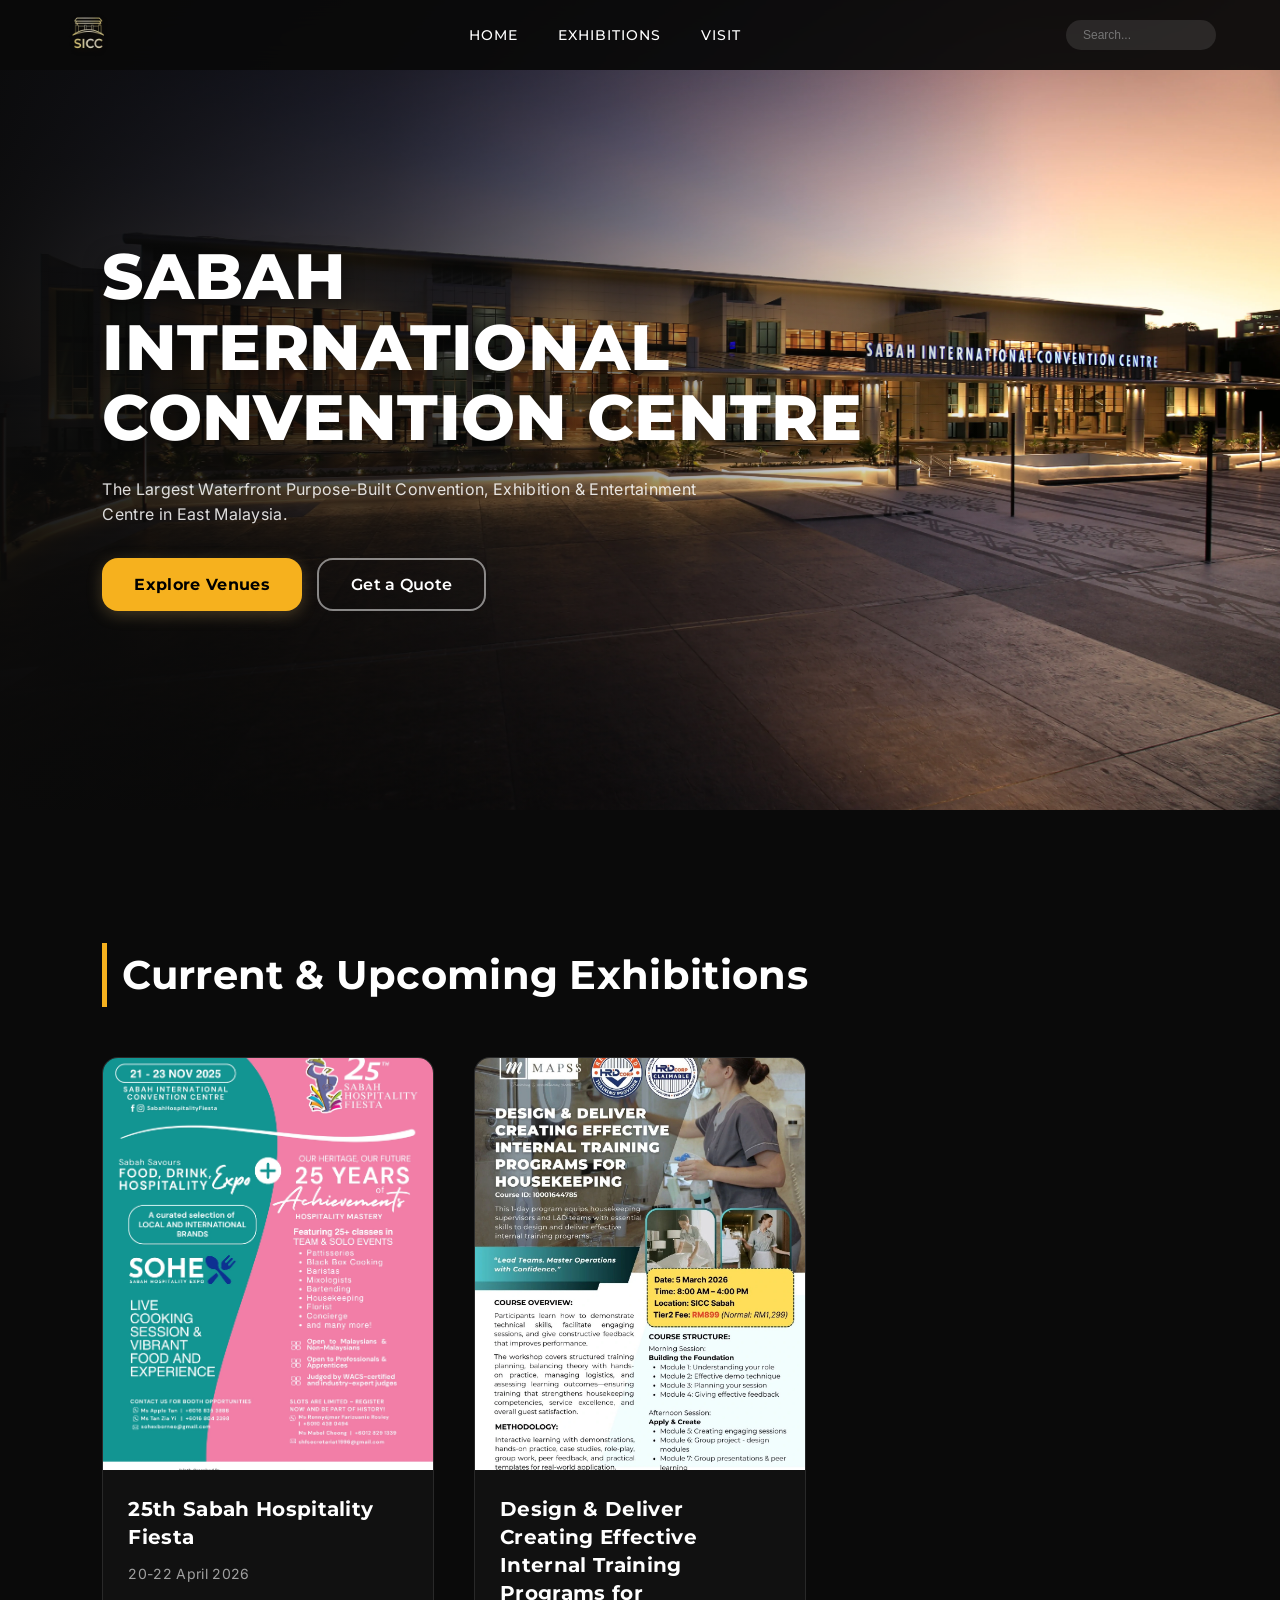
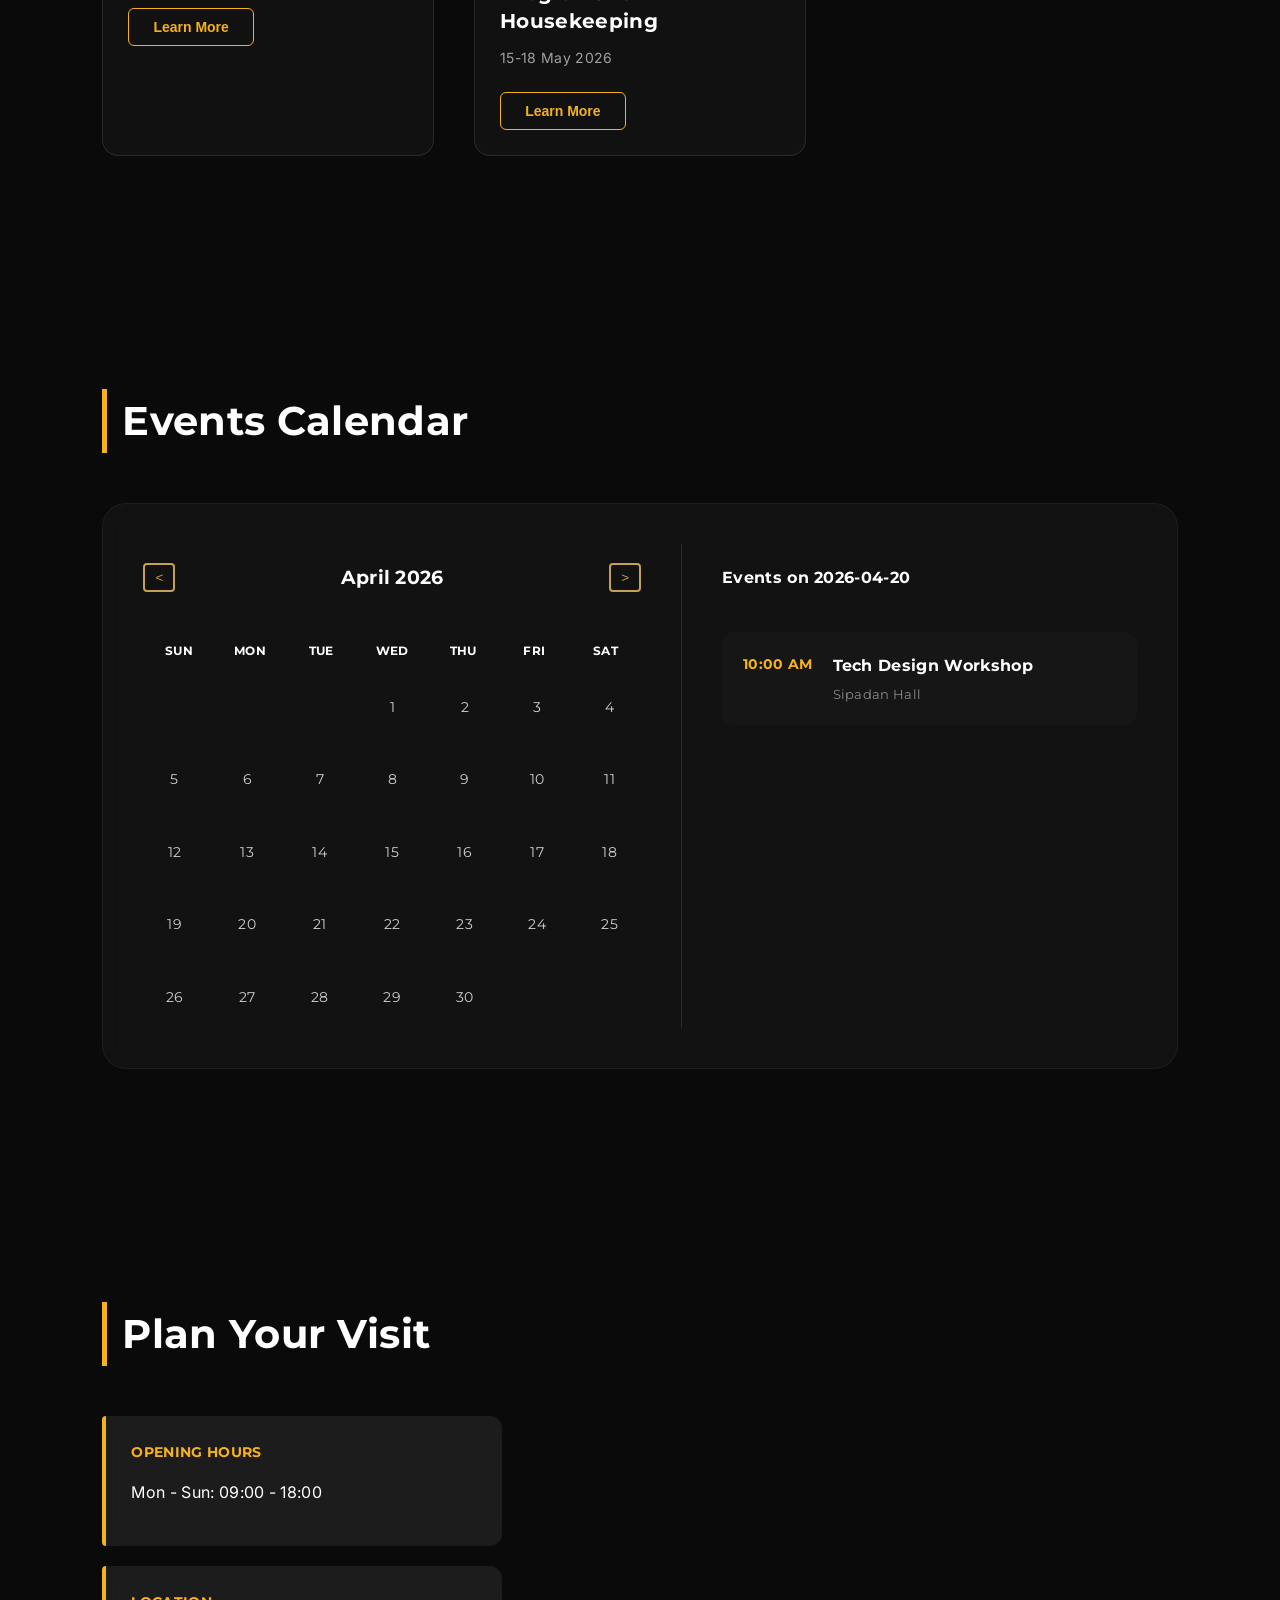
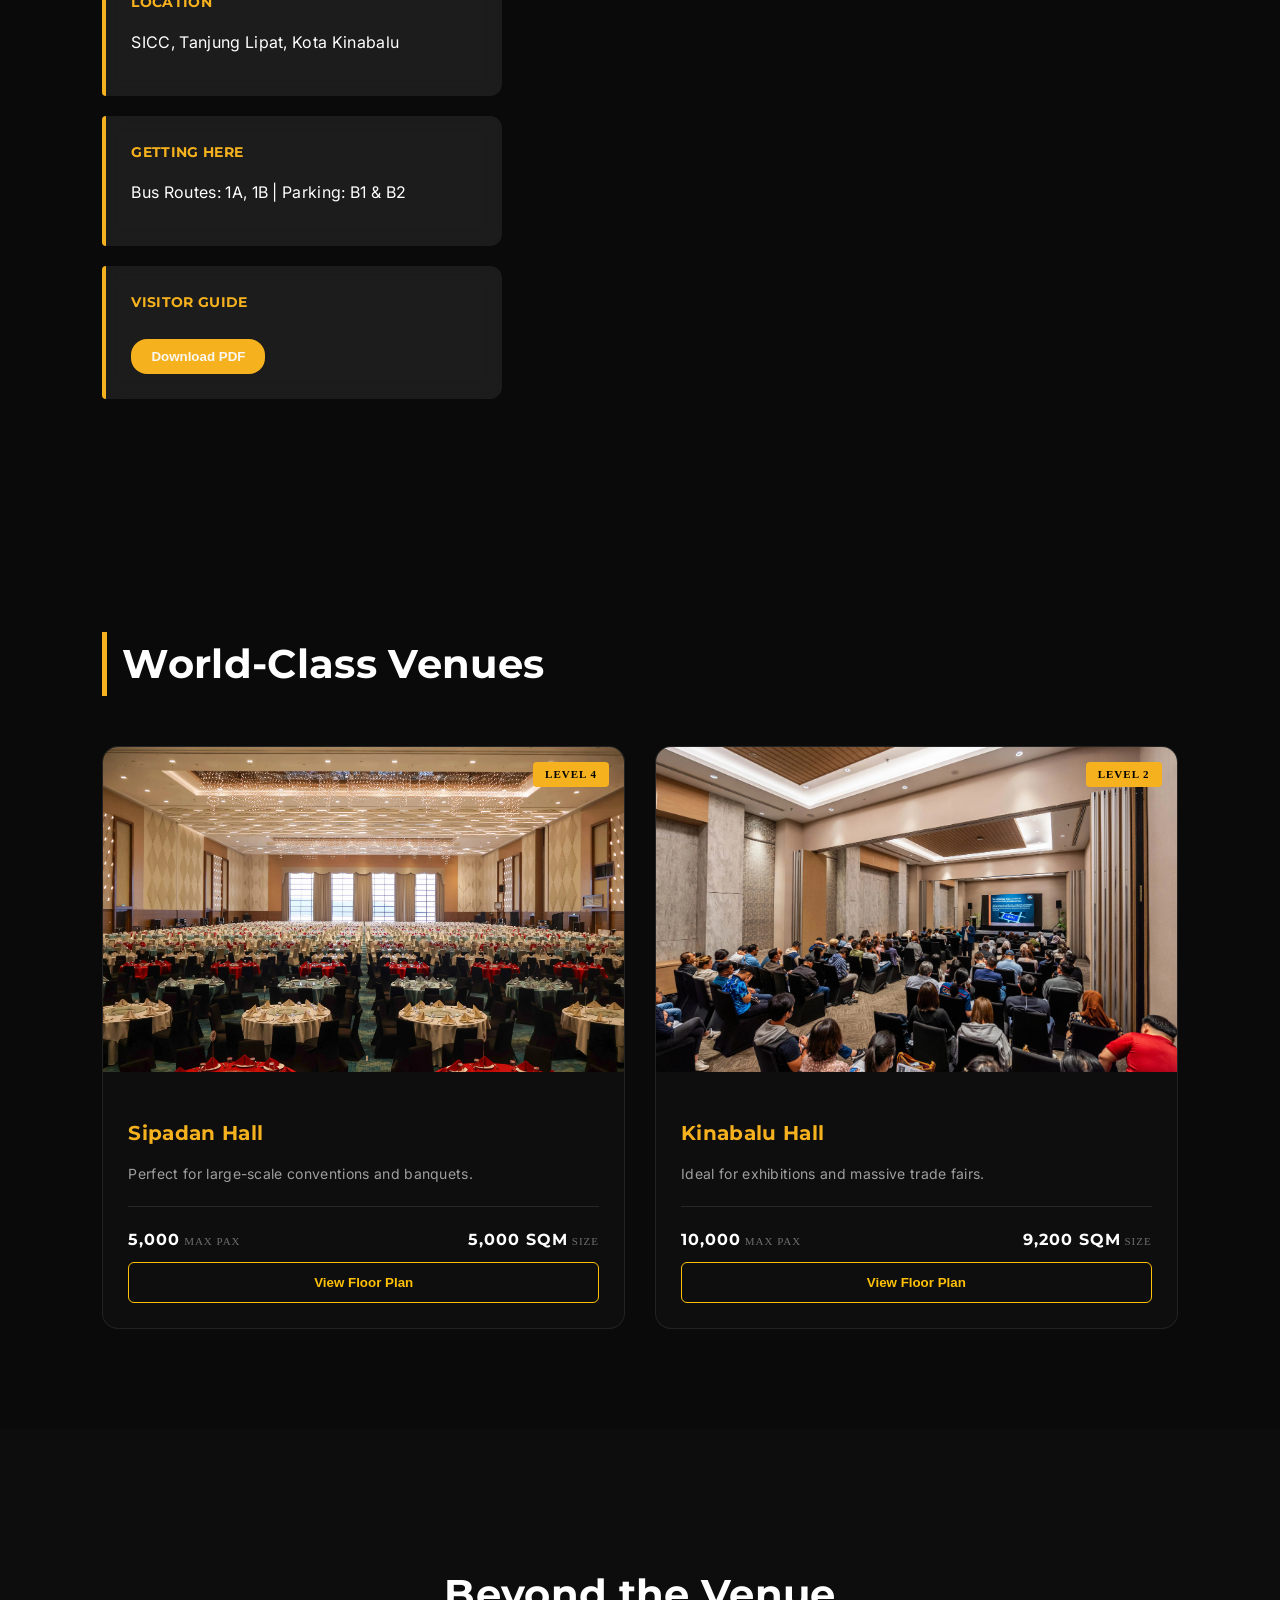
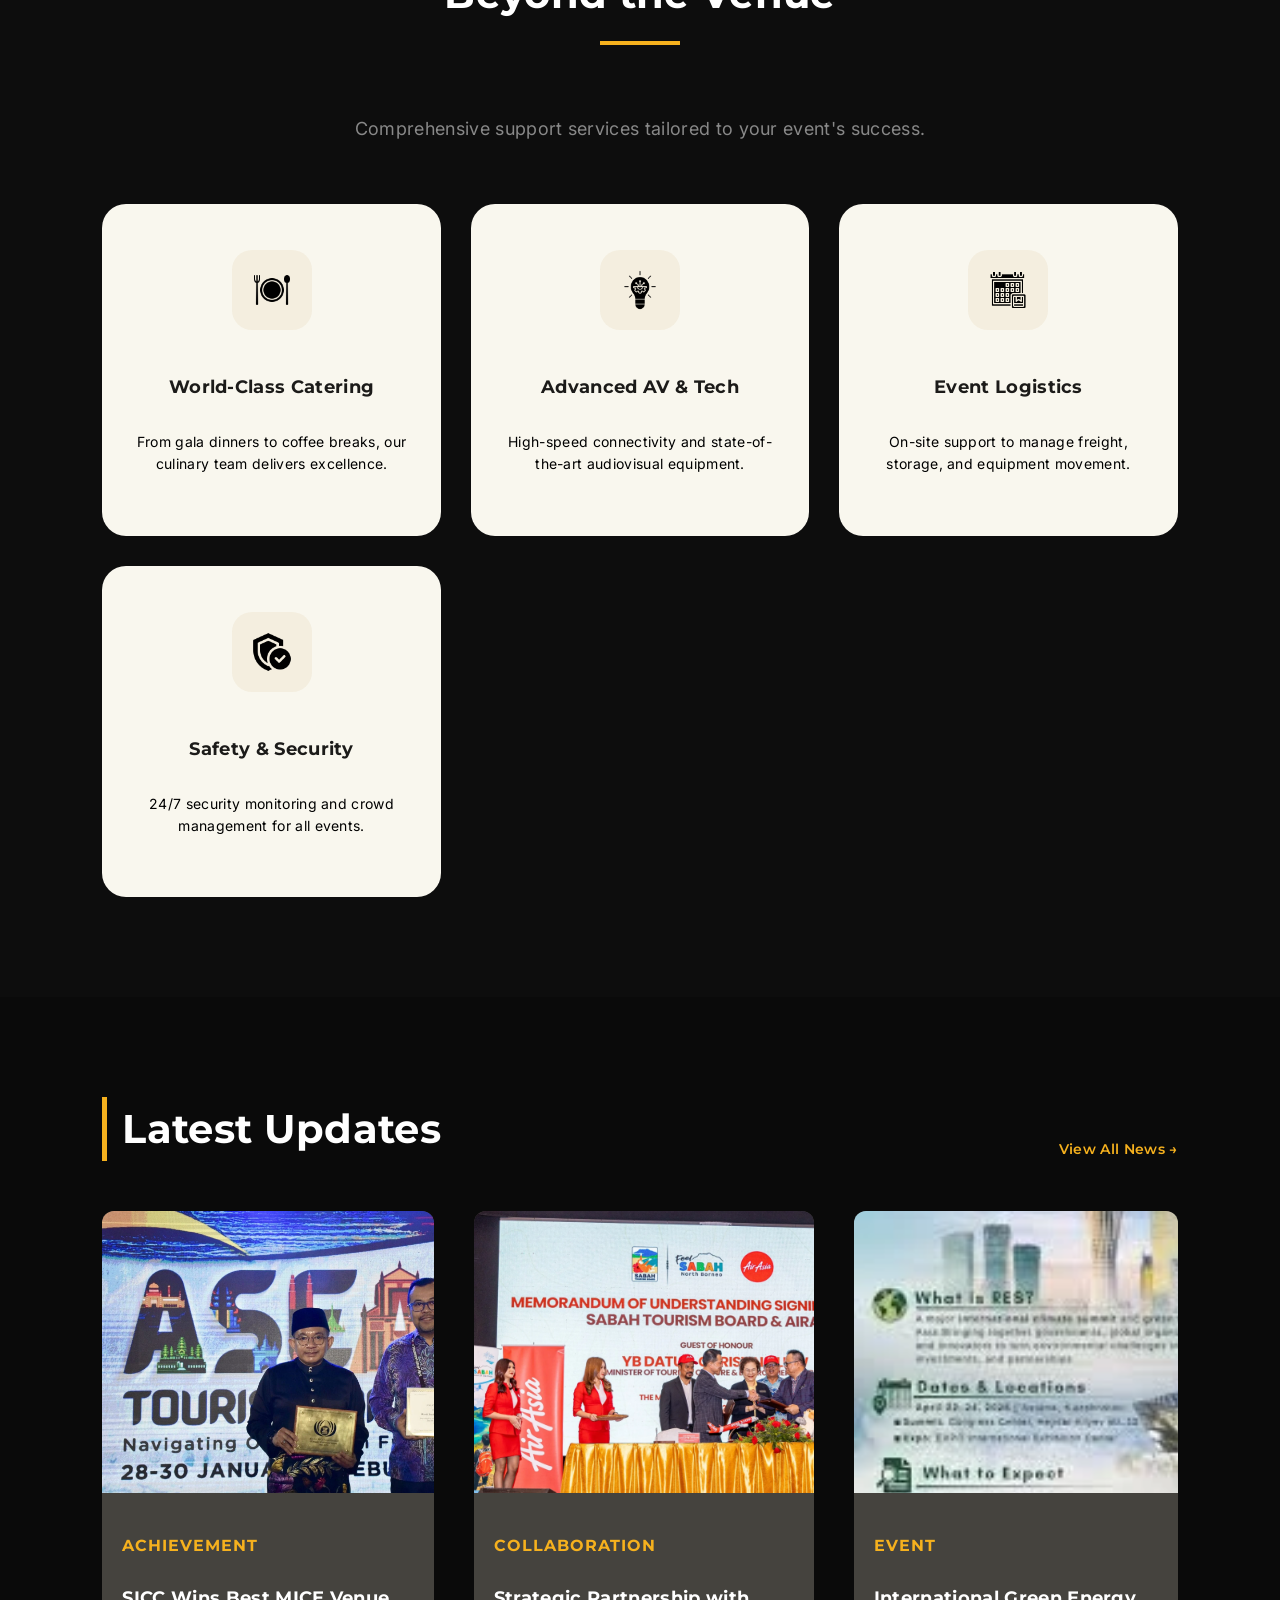
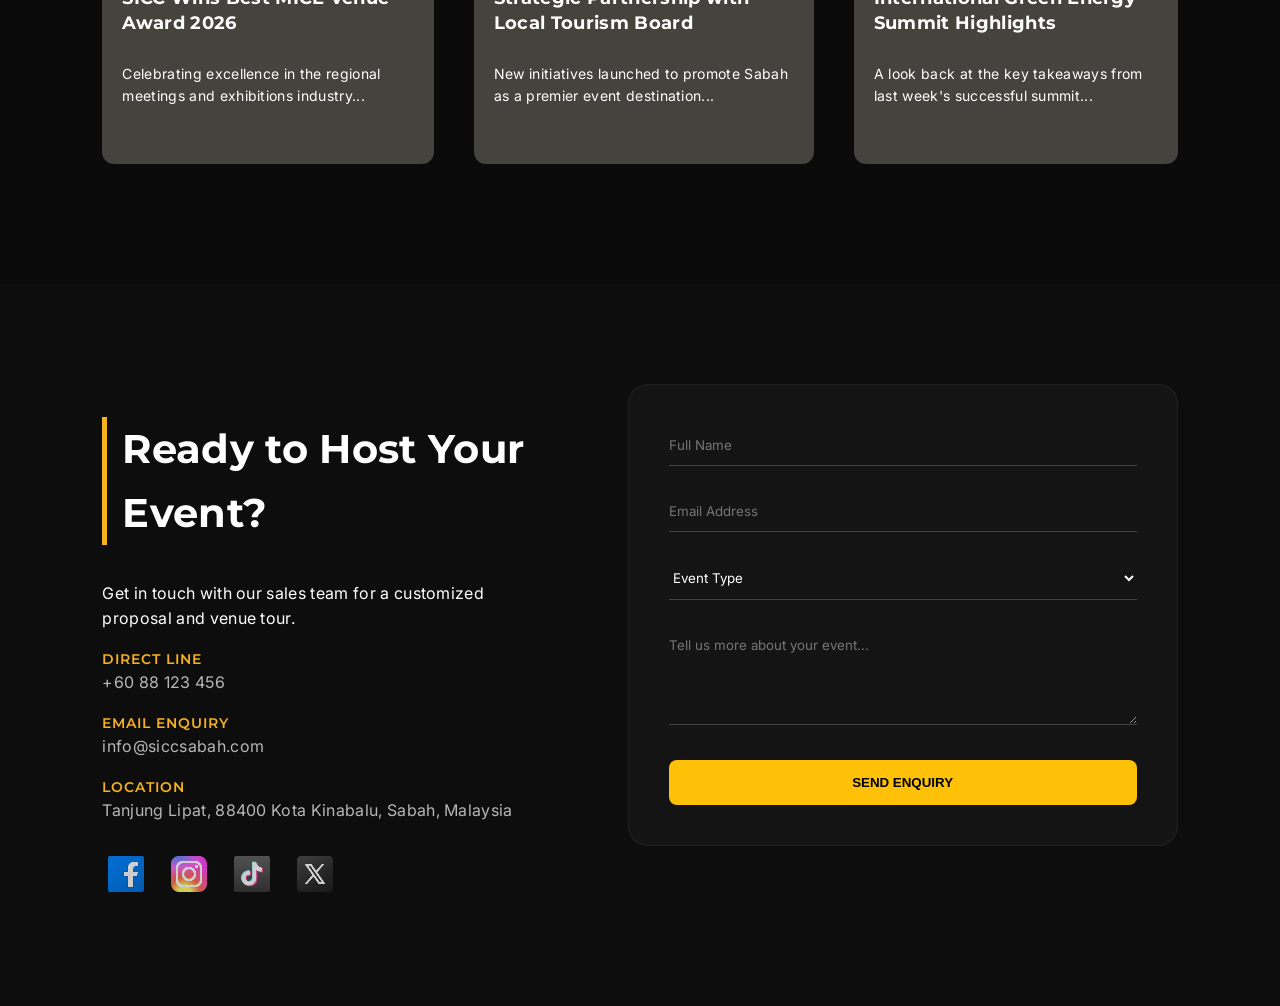
==== index.html @ bbf95ca7 "update" ====
<!DOCTYPE html>
<html>
  <head>
    <title>
        Redesign SICC
    </title>
    <link rel="stylesheet" href="Styles/tokens.css">
    <link rel="stylesheet" href="Styles/RedesignSICC.css">
    <link rel="preconnect" href="https://fonts.googleapis.com">
    <link rel="preconnect" href="https://fonts.gstatic.com" crossorigin>
    <link href="https://fonts.googleapis.com/css2?family=Inter:ital,opsz,wght@0,14..32,100..900;1,14..32,100..900&family=Montserrat:ital,wght@0,100..900;1,100..900&display=swap" rel="stylesheet">
    <link rel="Icon" type="Icon/png" href="Icon/Frame 1.webp">
    <meta name="viewport" content="width=device-width, initial-scale=1.0">
  </head>

  <body>
    <nav class="navbar">
        <div class="nav-logo">
            <img src="Icon/LOGO.webp" alt="SICC Logo">
        </div>

        <div class="menu-toggle" id="mobile-menu">
            <span class="bar"></span>
            <span class="bar"></span>
            <span class="bar"></span>
        </div>

        <ul class="nav-links">
            <li><a href="#home">Home</a></li>
            <li><a href="#exhibition">Exhibitions</a></li>
            <li><a href="#visit">Visit</a></li>  
        </ul>
        
        <div class="nav-search">
                <input type="text" placeholder="Search...">
            </div>
    </nav>

    <script>
        const menu = document.querySelector('#mobile-menu');
        const menuLinks = document.querySelector('.nav-links');

        menu.addEventListener('click', function() {
            menu.classList.toggle('is-active'); // 汉堡变叉（可选动画）
            menuLinks.classList.toggle('active'); // 菜单滑入
        });
    </script>

    <div class="hero-section" id="top">
      <div class="hero-content">
        <h1>SABAH INTERNATIONAL CONVENTION CENTRE</h1>
        <p>The Largest Waterfront Purpose-Built Convention, Exhibition & Entertainment Centre in East Malaysia.</p>

        <div class="hero-cta-group">
            <a href="#venues" class="btn-primary">Explore Venues</a>
            <a href="#contact" class="btn-outline-white">Get a Quote</a>
        </div>
      </div>
    </div>

    <section class="exhibition-section" id="exhibition">
      <h2 class="section-title">Current & Upcoming Exhibitions</h2>
        
        <div class="exhibition-grid">
            <div class="exhibition-card">
                <div class="card-image">
                    <img src="image/25th Sabah Hospitality Fiesta.webp" alt="Exhibition 1">
                </div>
                <div class="card-info">
                    <h3>25th Sabah Hospitality Fiesta</h3>
                    <p>20-22 April 2026</p>
                    <button href="#" class="btn-secondary">Learn More</button>
                </div>
            </div>

            <div class="exhibition-card">
                <div class="card-image">
                    <img src="image/Design & Deliver Creating Effective Internal Training Programs for Housekeeping.webp" alt="Exhibition 2">
                </div>
                <div class="card-info">
                    <h3>Design & Deliver Creating Effective Internal Training Programs for Housekeeping</h3>
                    <p>15-18 May 2026</p>
                    <button href="#" class="btn-secondary">Learn More</button>
                </div>
            </div>
        </div>
    </section>

    <section class="events-calendar-section" id="events">
      <h2 class="section-title">Events Calendar</h2>
      
      <div class="calendar-container">
          <div class="calendar-grid-wrapper">
              <div class="calendar-header">
                  <button class="cal-btn">&lt;</button>
                  <h3>April 2026</h3>
                  <button class="cal-btn">&gt;</button>
              </div>
              <div class="calendar-days-header">
                  <span>Sun</span><span>Mon</span><span>Tue</span><span>Wed</span><span>Thu</span><span>Fri</span><span>Sat</span>
              </div>
              <div class="calendar-days-grid" id="calendarGrid"></div>
          </div>

          <div class="event-details-list">
              <h4>Events on 21 April 2026</h4>
              <div class="event-item">
                  <div class="time">09:00 AM</div>
                  <div class="info">
                      <h5>Sabah Hospitality Fiesta - Day 2</h5>
                      <p>Level 2, Exhibition Hall</p>
                  </div>
              </div>
              <div class="event-item">
                  <div class="time">02:30 PM</div>
                  <div class="info">
                      <h5>International Tourism Summit</h5>
                      <p>Level 3, Sipadan Hall</p>
                  </div>
              </div>
          </div>
      </div>
    </section>

    <script>
    // 1. 先定义数据和全局变量 (必须放在最前面)
    const eventData = {
        "2026-04-20": [{ time: "10:00 AM", title: "Tech Design Workshop", location: "Sipadan Hall" }],
        "2026-04-21": [{ time: "09:00 AM", title: "Sabah Hospitality Fiesta", location: "Exhibition Hall" }],
        "2026-04-22": [{ time: "02:30 PM", title: "Digital Creative Expo", location: "Level 3" }],
        "2026-05-01": [{ time: "11:00 AM", title: "May Day Special Event", location: "SICC Plaza" }]
    };

    let currentMonth = 3; 
    let currentYear = 2026;

    // 2. 核心渲染函数 (独立出来)
    function renderCalendar(month, year) {
        const grid = document.getElementById('calendarGrid');
        const monthYearText = document.querySelector('.calendar-header h3');
        grid.innerHTML = ""; 

        const monthNames = ["January", "February", "March", "April", "May", "June", "July", "August", "September", "October", "November", "December"];
        monthYearText.innerText = `${monthNames[month]} ${year}`;

        const firstDay = new Date(year, month, 1).getDay();
        const daysInMonth = new Date(year, month + 1, 0).getDate();

        for (let i = 0; i < firstDay; i++) {
            const emptyDiv = document.createElement('div');
            emptyDiv.classList.add('day', 'empty');
            grid.appendChild(emptyDiv);
        }

        for (let day = 1; day <= daysInMonth; day++) {
            const dayDiv = document.createElement('div');
            const dateKey = `${year}-${String(month + 1).padStart(2, '0')}-${String(day).padStart(2, '0')}`;
            
            dayDiv.classList.add('day');
            dayDiv.innerText = day;

            if (eventData[dateKey]) dayDiv.classList.add('event-dot');

            dayDiv.onclick = () => {
                document.querySelectorAll('.day').forEach(d => d.classList.remove('selected'));
                dayDiv.classList.add('selected'); // 建议用 class 控制样式
                updateEvents(dateKey);
            };

            grid.appendChild(dayDiv);
        }
    } // 这里闭合 renderCalendar

    // 3. 更新事件函数 (独立出来，不要写在 renderCalendar 里面)
    function updateEvents(dateKey) {
        const detailList = document.querySelector('.event-details-list');
        const events = eventData[dateKey] || [];
        
        let html = `<h4>Events on ${dateKey}</h4>`;
        
        if (events.length === 0) {
            html += `<p style="opacity:0.5; margin-top:20px;">No events scheduled for this day.</p>`;
        } else {
            events.forEach(ev => {
                html += `
                    <div class="event-item">
                        <div class="time">${ev.time}</div>
                        <div class="info">
                            <h5>${ev.title}</h5>
                            <p>${ev.location}</p>
                        </div>
                    </div>`;
            });
        }
        detailList.innerHTML = html;
    }

    // 4. 初始化和按钮绑定
    renderCalendar(currentMonth, currentYear);
    updateEvents("2026-04-20"); // 默认显示今天的

    const btns = document.querySelectorAll('.cal-btn');
    if(btns.length >= 2) {
        btns[0].onclick = () => {
            currentMonth--;
            if (currentMonth < 0) { currentMonth = 11; currentYear--; }
            renderCalendar(currentMonth, currentYear);
        };

        btns[1].onclick = () => {
            currentMonth++;
            if (currentMonth > 11) { currentMonth = 0; currentYear++; }
            renderCalendar(currentMonth, currentYear);
        };
    }
    </script>

   <section class="visit-section" id="visit">
        <div class="video-background-wrapper">
            <div class="video-gradient-overlay"></div>
            <video autoplay muted loop playsinline class="bg-video-element">
                <source src="video/sicc-bg-video.mp4" type="video/mp4" >
            </video>
        </div>

        <div class="container">
            <h2 class="section-title">Plan Your Visit</h2>
            <div class="visit-content-area">
                <div class="info-stack-vertical">
                    <div class="solid-info-card">
                        <span class="label-gold">OPENING HOURS</span>
                        <p>Mon - Sun: 09:00 - 18:00</p>
                    </div>
                    <div class="solid-info-card">
                        <span class="label-gold">LOCATION</span>
                        <p>SICC, Tanjung Lipat, Kota Kinabalu</p>
                    </div>
                    <div class="solid-info-card">
                        <span class="label-gold">GETTING HERE</span>
                        <p>Bus Routes: 1A, 1B | Parking: B1 & B2</p>
                    </div>
                    <div class="solid-info-card cta">
                        <span class="label-gold">VISITOR GUIDE</span>
                        <button class="gold-download-btn">Download PDF</button>
                    </div>
                </div>
                </div>
        </div>
    </section>

    <section class="venues-section" id="venues" >
        <h2 class="section-title">World-Class Venues</h2>
        <div class="venues-grid">
            <div class="venue-card">
                <div class="venue-image">
                    <img src="image/sipadan hall.webp" alt="Sipadan Hall">
                    <div class="venue-tag">Level 4</div>
                </div>
                <div class="venue-info">
                    <h3>Sipadan Hall</h3>
                    <p>Perfect for large-scale conventions and banquets.</p>
                    <div class="venue-meta">
                        <span><strong>5,000</strong> Max Pax</span>
                        <span><strong>5,000 sqm</strong> Size</span>
                    </div>
                    <button class="btn-outline">View Floor Plan</button>
                </div>
            </div>

            <div class="venue-card">
                <div class="venue-image">
                    <img src="image/kinabalu hall.webp" alt="Kinabalu Hall">
                    <div class="venue-tag">Level 2</div>
                </div>
                <div class="venue-info">
                    <h3>Kinabalu Hall</h3>
                    <p>Ideal for exhibitions and massive trade fairs.</p>
                    <div class="venue-meta">
                        <span><strong>10,000</strong> Max Pax</span>
                        <span><strong>9,200 sqm</strong> Size</span>
                    </div>
                    <button class="btn-outline">View Floor Plan</button>
                </div>
            </div>
        </div>
    </section>

    <section class="services-section" id="services">
        <div class="services-container">
            <div class="services-header">
                <h2 class="section-title">Beyond the Venue</h2>
                <p class="section-subtitle">Comprehensive support services tailored to your event's success.</p>
            </div>

            <div class="services-grid">
                <div class="service-item">
                    <div class="service-icon">
                        <img src="Icon/catering.webp" alt="Catering"> </div>
                    <h3>World-Class Catering</h3>
                    <p>From gala dinners to coffee breaks, our culinary team delivers excellence.</p>
                </div>

                <div class="service-item">
                    <div class="service-icon">
                        <img src="Icon/tech.webp" alt="Technical">
                    </div>
                    <h3>Advanced AV & Tech</h3>
                    <p>High-speed connectivity and state-of-the-art audiovisual equipment.</p>
                </div>

                <div class="service-item">
                    <div class="service-icon">
                        <img src="Icon/logistic.webp" alt="Logistics">
                    </div>
                    <h3>Event Logistics</h3>
                    <p>On-site support to manage freight, storage, and equipment movement.</p>
                </div>

                <div class="service-item">
                    <div class="service-icon">
                        <img src="Icon/security.webp" alt="Security">
                    </div>
                    <h3>Safety & Security</h3>
                    <p>24/7 security monitoring and crowd management for all events.</p>
                </div>
            </div>
        </div>
    </section>

    <section class="news-section" id="news">
        <div class="news-header">
            <h2 class="section-title">Latest Updates</h2>
            <a href="#" class="view-all">View All News →</a>
        </div>

        <div class="news-horizontal-list">
            <article class="news-card">
                <div class="news-image-wrapper">
                    <img src="image/MICE.webp" alt="News 1">
                </div>
                <div class="news-content">
                    <span class="news-category">Achievement</span>
                    <h3>SICC Wins Best MICE Venue Award 2026</h3>
                    <p>Celebrating excellence in the regional meetings and exhibitions industry...</p>
                </div>
            </article>

            <article class="news-card">
                <div class="news-image-wrapper">
                    <img src="image/Partnership.webp" alt="News 2">
                </div>
                <div class="news-content">
                    <span class="news-category">Collaboration</span>
                    <h3>Strategic Partnership with Local Tourism Board</h3>
                    <p>New initiatives launched to promote Sabah as a premier event destination...</p>
                </div>
            </article>

            <article class="news-card">
                <div class="news-image-wrapper">
                    <img src="image/Highlights.webp" alt="News 3">
                </div>
                <div class="news-content">
                    <span class="news-category">Event</span>
                    <h3>International Green Energy Summit Highlights</h3>
                    <p>A look back at the key takeaways from last week's successful summit...</p>
                </div>
            </article>
        </div>
    </section>

    <section class="contact-section" id="contact">
        <div class="contact-wrapper">
            <div class="contact-info">
                <h2 class="section-title">Ready to Host Your Event?</h2>
                <p>Get in touch with our sales team for a customized proposal and venue tour.</p>
                
                <div class="contact-methods">
                    <div class="method-item">
                        <span class="method-label">Direct Line</span>
                        <p>+60 88 123 456</p>
                    </div>
                    <div class="method-item">
                        <span class="method-label">Email Enquiry</span>
                        <p>info@siccsabah.com</p>
                    </div>
                    <div class="method-item">
                        <span class="method-label">Location</span>
                        <p>Tanjung Lipat, 88400 Kota Kinabalu, Sabah, Malaysia</p>
                    </div>
                </div>

                <div class="social-links">
                    <a href="https://www.facebook.com/SICCSABAH/" target="_blank" class="social-icon">
                        <img src="[data-uri]" alt="facebook">
                    </a>
                    <a href="https://www.instagram.com/siccsabah" target="_blank" class="social-icon">
                        <img src="[data-uri]" alt="instagram-new">
                    </a>
                    <a href="https://www.tiktok.com/@siccsabah" target="_blank" class="social-icon">
                        <img src="[data-uri]" alt="tiktok">
                    </a>
                    <a href="https://x.com/siccsabah" target="_blank" class="social-icon">
                        <img src="[data-uri]" alt="twitterx--v1">
                    </a>
                </div>
            </div>

            <div class="enquiry-form">
                <form>
                    <div class="form-group">
                        <input type="text" placeholder="Full Name" required>
                    </div>
                    <div class="form-group">
                        <input type="email" placeholder="Email Address" required>
                    </div>
                    <div class="form-group">
                        <select required>
                            <option value="" disabled selected>Event Type</option>
                            <option value="exhibition">Exhibition</option>
                            <option value="convention">Convention</option>
                            <option value="wedding">Wedding / Banquet</option>
                        </select>
                    </div>
                    <div class="form-group">
                        <textarea placeholder="Tell us more about your event..." rows="4"></textarea>
                    </div>
                    <button type="submit" class="submit-btn">SEND ENQUIRY</button>
                </form>
            </div>
        </div>
    </section>
  </body>
</html>
---- Styles/tokens.css ----
:root{
  /* Primary Brown  */
  --primary-brown-light:rgb(254, 247, 233);
  --primary-brown-light-hover:rgb(254, 243, 221);
  --primary-brown-active:rgb(252, 231, 185);
  --primary-brown-main:rgb(246, 177, 30);
  --primary-brown-main-hover:rgb(221, 159, 27);
  --primary-brown-main-active:rgb(197, 142, 24);
  --primary-brown-dark:rgb(185, 133, 23);
  --primary-brown-dark-hover:rgb(148, 106, 18);
  --primary-brown-dark-active:rgb(111, 80, 13);
  --primary-brown-darker:rgb(86, 62, 11);

 /* Secondary Champagne Gold */
  --secondary-champagne-gold-light:rgb(249, 247, 238);
  --secondary-champagne-gold-light-hover:rgb(246, 244, 230);
  --secondary-champagne-gold-light-active:rgb(237, 231, 203);
  --secondary-champagne-gold-main:rgb(197, 179, 88);
  --secondary-champagne-gold-main-hover:rgb(177, 161, 79);
  --secondary-champagne-gold-main-active:rgb(158, 143, 70);
  --secondary-champagne-gold-dark:rgb(148, 134, 66);
  --secondary-champagne-gold-dark-hover:rgb(118, 107, 53);
  --secondary-champagne-gold-dark-active:rgb(89, 81, 40);
  --secondary-champagne-gold-darker:rgb(69, 63, 31);
 
  
  /* Accent Sunset Gold */
  --accent-sunset-gold-light:rgb(251, 244, 230);
  --accent-sunset-gold-light-hover:rgb(249, 239, 217);
  --accent-sunset-gold-light-active:rgb(244, 221, 176);
  --accent-sunset-gold-main:rgb(218, 145, 0);
  --accent-sunset-gold-main-hover:rgb(196, 131, 0);
  --accent-sunset-gold-main-active:rgb(174, 116, 0);
  --accent-sunset-gold-dark:rgb(164, 109, 0);
  --accent-sunset-gold-dark-hover:rgb(131, 87, 0);
  --accent-sunset-gold-dark-active:rgb(98, 65, 0);
  --accent-sunset-gold-darker:rgb(76, 51, 0);

  /* Neutral Colors */
  --neutral-white:rgb(255, 255, 255);
  --neutral-surface:rgb(248, 247, 242);
  --neutral-border:rgb(229, 228, 218);
  --neutral-mutedtext:rgb(146, 144, 132);
  --neutral-bodytext:rgb(69, 67, 62);
  --neutral-heading:rgb(28, 27, 25);

  /* Typography */
  --font-family-primary: 'Montserrat', sans-serif;
  --font-family-secondary: 'Inter', sans-serif;

  
  /* Font Sizes */
  --text-xs: 0.875rem; /* 14px */
  --text-sm: 1rem;   /* 16px */
  --text-md: 1.125rem; /* 18px */
  --text-lg: 1.5rem;  /* 24px */
  --text-xl: 2rem; /* 32px */
  --text-2xl: 3rem; /* 48px */
  --text-3xl: 4rem; /* 64px */

  /* Spacing */
  --spacing-none: none;
  --spacing-xs: 0.25rem; /* 4px */
  --spacing-sm: 0.5rem;  /* 8px */
  --spacing-md: 1rem;    /* 16px */
  --spacing-lg: 1.5rem;  /* 24px */
  --spacing-xl: 2rem;   /* 32px */
  --spacing-2xl: 3rem; /* 48px */
  --spacing-3xl: 4rem; /* 64px */

  /* Border Radius */
  --border-radius-none: 0;
  --border-radius-sm: 0.25rem;
  --border-radius-md: 0.5rem;
  --border-radius-lg: 1rem;
  --border-radius-full: 999px;

  /* Shadows */
  --shadows-none: none;
  --shadows-sm: 0 2px 4px rgba(0, 0, 0, 0.05);
  --shadows-md: 0 12px 24px rgba(0, 0, 0, 0.08);
  --shadows-lg: 0 24px 48px rgba(0, 0, 0, 0.12);

  --nav-bg: rgba(10, 10, 10, 0.95);
    --nav-height: 70px;
}
---- Styles/RedesignSICC.css ----
html, body {
    margin: 0;
    padding: 0;
    width: 100%;
    overflow-x: hidden;
}

html {
    scroll-behavior: smooth; /* 点击导航栏平滑跳转 */
    -webkit-font-smoothing: antialiased; /* 文字抗锯齿 */
}

body {
    background-color: var(--dark-bg);
    line-height: 1.6;
    letter-spacing: 0.02em; /* 稍微拉大字间距，更有现代感 */
}

*, *::before, *::after {
    box-sizing: border-box;
}

/* 统一样式：让所有 Card 类在悬停时都有细微的光泽变化 */
.exhibition-card, .venue-card, .service-item, .news-card, .enquiry-form {
    transition: var(--transition-smooth);
    border: 1px solid var(--glass-border);
}

.exhibition-card:hover, .venue-card:hover, .service-item:hover, .news-card:hover {
    border-color: rgba(255, 193, 7, 0.4);
    box-shadow: 0 10px 30px rgba(0, 0, 0, 0.5);
}

/* 导航栏主体 */
.navbar {
    display: flex;
    top: 0;
    left: 0;
    width: 100%;
    height: var(--nav-height);
    justify-content: space-between;
    align-items: center;
    padding: 0 05%; /* 使用百分比，适配各种屏幕宽度 */
    z-index: 1000;
    backdrop-filter: blur(15px);
    backdrop-filter: blur(15px);
    background: var(--nav-bg);
    box-sizing: border-box;
    transition: all 0.3s ease;
    position: fixed;
}

.nav-logo img {
    height: 50px; /* 减小高度，避免撑破 navbar */
    width: 50px;
    display: flex;
    align-items: center;
    flex: 1;
    justify-content: flex-start;
}

/* 导航链接列表 */
.nav-links {
    display: flex;
    flex: 2;
    align-items: center;
    justify-content: center;
    list-style: none;
    gap: 40px;
    margin: 0;
    padding-left: 50px; /* 给导航链接留出空间，避免和 logo 太近 */
}

.nav-links a {
    text-decoration: none;
    color: var(--neutral-white);
    font-family: var(--font-family-primary);
    font-weight: 500;
    font-size: 14px;
    transition: color 0.3s;
    text-transform: uppercase;
    letter-spacing: 1px;
}

.nav-links a:hover {
    color: var(--primary-brown-main);
}

/* 搜索框样式 */
.nav-search {
    display: flex;
    align-items: center;
    background: rgba(255, 255, 255, 0.1);
    border-radius: 20px;
    padding: 5px 15px;
    margin-left: 20px;
    max-width: 200px; /* 限制搜索框最大宽度，防止过长 */
    height: 30px;
    line-height: 30px; /* 让输入框和按钮垂直居中 */
}

.nav-search input {
    border: none;
    background: transparent;
    color: white;
    outline: none;
    width: 120px;
    font-size: 12px;
}

.nav-search button {
    background: none;
    border: none;
    cursor: pointer;
}

.search-btn-icon {
    width: 18px;  /* 根据导航栏高度微调 */
    height: 18px;
    display: absolute;
    padding-top: 5px; /* 让图标垂直居中 */
}

.hero-section {
    position: relative;
    width: 100%;
    height: 90vh; /* 使用 vh 确保在不同设备上都有很好的首屏高度 */
    min-height: 600px;
    
    /* 渐变优化：增加一个底色防止图片加载前白屏，并将渐变调整得更平滑 */
    background: #1c1b19; 
    background-image: 
        linear-gradient(to right, 
            rgba(10, 10, 10, 0.95) 0%, 
            rgba(10, 10, 10, 0.7) 30%, 
            rgba(10, 10, 10, 0) 80%), 
        url('../image/sicc.webp'); 
    
    background-size: cover;
    background-position: center right; /* 图片靠右对齐，留出左边空间给文字 */
    background-repeat: no-repeat;

    display: flex;
    align-items: center; /* 垂直居中 */
    padding: 0 8%; 
    box-sizing: border-box;
    overflow: hidden;
}

.hero-content {
    z-index: 10;
    max-width: 800px;
    /* 入场动画：从左往右滑入并淡入 */
    animation: heroFadeIn 1s ease-out forwards;
    opacity: 0;
}

@keyframes heroFadeIn {
    from { opacity: 0; transform: translateX(-30px); }
    to { opacity: 1; transform: translateX(0); }
}

.hero-content h1 {
    font-family: 'Montserrat', sans-serif;
    font-size: clamp(32px, 5vw, 64px); /* 响应式字体大小：最小32px，随屏幕变化，最大64px */
    font-weight: 800;
    line-height: 1.1;
    margin-bottom: 24px;
    text-transform: uppercase;
    color: #FFFFFF;
    text-shadow: 0 4px 20px rgba(0,0,0,0.5); 
}

.hero-content p {
    font-family: 'Inter', sans-serif;
    font-size: clamp(16px, 1.2vw, 20px);
    max-width: 600px;
    line-height: 1.6;
    color: rgba(255, 255, 255, 0.85);
    margin-bottom: 30px;
}

.hero-cta-group {
    display: flex;
    gap: 15px;
    margin-top: 20px;
}

.btn-primary {
    display: inline-flex;
    align-items: center;
    justify-content: center;
    padding: 12px 32px;
    background-color: var(--primary-brown-main, #c5a059); /* 使用品牌金 */
    color: #000;
    text-decoration: none;
    font-family: 'Montserrat', sans-serif;
    font-weight: 700;
    font-size: 16px;
    border-radius: var(--border-radius-lg, 8px);
    transition: all 0.3s cubic-bezier(0.4, 0, 0.2, 1);
    box-shadow: 0 4px 15px rgba(197, 160, 89, 0.3);
}

.btn-primary:hover {
    background-color: transparent;
    color: var(--primary-brown-main);
    border-color: var(--primary-brown-main);
    transform: translateY(-3px);
    box-shadow: 0 8px 25px rgba(197, 160, 89, 0.5);
}

/* 描边按钮 (用于 secondary action) */
.btn-outline-white {
    display: inline-flex;
    align-items: center;
    justify-content: center;
    padding: 12px 32px;
    background-color: transparent;
    color: #fff;
    text-decoration: none;
    font-family: 'Montserrat', sans-serif;
    font-weight: 600;
    font-size: 16px;
    border: 2px solid rgba(255, 255, 255, 0.5);
    border-radius: var(--border-radius-lg, 8px);
    transition: all 0.3s ease;
}

.btn-outline-white:hover {
    background-color: #fff;
    color: #000;
    border-color: #fff;
}

.exhibition-section {
    padding: 100px 8%; /* 增加上下间距，让呼吸感更强 */
    background-color: #0a0a0a;
}

.section-title {
    font-family: 'Montserrat', sans-serif;
    font-size: clamp(28px, 4vw, 40px);
    color: var(--neutral-white, #fff);
    margin-bottom: 50px;
    position: relative;
    padding-left: 15px;
    border-left: 5px solid var(--primary-brown-main); /* 用左边框代替下划线，更有现代感 */
}

/* 下划线装饰 */
.section-title::after {
    display: none; 
}

.exhibition-grid {
    display: grid;
    /* 核心修改：确保在大屏幕上不会撑得太宽，在小屏幕上自动折行 */
    grid-template-columns: repeat(auto-fill, minmax(320px, 1fr)); 
    gap: 40px;
}

.exhibition-card {
    background: rgba(255, 255, 255, 0.03);
    border: 1px solid rgba(255, 255, 255, 0.1);
    border-radius: 16px;
    overflow: hidden;
    display: flex;
    flex-direction: column;
    transition: all 0.4s cubic-bezier(0.165, 0.84, 0.44, 1);
}

.exhibition-card:hover {
    transform: translateY(-10px);
    box-shadow: 0 20px 40px rgba(0, 0, 0, 0.6);
    background: rgba(255, 255, 255, 0.05);
}

.card-image {
    width: 100%;
    aspect-ratio: 4 / 5; /* 针对展会海报常用的比例 */
    overflow: hidden;
    background-color: #1a1a1a;
}

.card-image img {
    width: 100%;
    height: 100%;
    object-fit: cover; /* 确保图片填满容器，不留白 */
    transition: transform 0.6s ease;
}

.exhibition-card:hover .card-image img {
    transform: scale(1.1); /* 悬停时图片轻微放大 */
}

.card-info {
    padding: 25px;
    display: flex;
    flex-direction: column;
    gap: 12px;
}

.card-info h3 {
    font-family: 'Montserrat', sans-serif;
    font-size: 20px;
    color: #fff;
    margin: 0;
    line-height: 1.4;
    min-height: 2.8em; /* 锁定两行高度，确保按钮对齐 */
}

.card-info p {
    font-family: 'Inter', sans-serif;
    font-size: 14px;
    color: rgba(255, 255, 255, 0.6);
    margin: 0;
}

.btn-secondary {
    margin-top: 10px;
    align-self: flex-start;
    padding: 10px 24px;
    background-color: transparent;
    border: 1px solid var(--primary-brown-main);
    color: var(--primary-brown-main);
    border-radius: 6px;
    font-weight: 600;
    font-size: 14px;
    transition: 0.3s;
}

.btn-secondary:hover {
    background-color: var(--primary-brown-main);
    color: #000;
}

.events-calendar-section {
    padding: 100px 8%;
    background-color: #0a0a0a;
}

.events-calendar-section .section-title {
    border-left: 5px solid var(--primary-brown-main);
    padding-left: 15px;
    margin-bottom: 50px;
}

.events-calendar-section .section-title::after {
    width: 280px; /* 日历部分的下划线稍微短一点，视觉上更轻盈 */
}

.calendar-container {
    display: flex;
    gap: 40px;
    background: rgba(26, 26, 26, 0.5);
    padding: 40px;
    border-radius: 24px;
    border: 1px solid rgba(255, 255, 255, 0.05);
    backdrop-filter: blur(10px);
}

/* 左侧日历样式 */
.calendar-grid-wrapper {
    flex: 1.2;
    min-width: 320px;
}

.calendar-header {
    display: flex;
    justify-content: space-between;
    align-items: center;
    margin-bottom: 30px;
    font-family: 'Montserrat', sans-serif;
    color: var(--neutral-white);
}

.calendar-header h4 {
    font-family: 'Montserrat', sans-serif;
    font-size: 22px;
    color: var(--primary-brown-main);
    margin: 0;
}

.calendar-days-header, .calendar-days-grid {
    display: grid;
    grid-template-columns: repeat(7, 1fr);
    text-align: center;
}

.calendar-days-header {
    display: grid;
    grid-template-columns: repeat(7, 1fr);
    margin-bottom: 15px;
    font-family: 'Montserrat', sans-serif;
    color: var(--neutral-white);
}

.calendar-days-header span {
    font-size: 12px;
    font-weight: 700;
    color: var(--neutral-white);
    text-transform: uppercase;
    text-align: center;
}

.calendar-days-grid {
    display: grid;
    grid-template-columns: repeat(7, 1fr);
    gap: 10px;
    color: var(--neutral-white);
}

.day {
    aspect-ratio: 1; /* 强制正方形 */
    display: flex;
    align-items: center;
    justify-content: center;
    font-family: 'Montserrat', sans-serif;
    font-size: 14px;
    color: rgba(255, 255, 255, 0.8);
    cursor: pointer;
    border-radius: 50%;
    transition: all 0.3s ease;
    position: relative;
}

.day:hover {
    background: rgba(197, 160, 89, 0.2);
    color: var(--primary-brown-main);
}

.day.today {
    background: var(--primary-brown-main);
    color: #000;
    font-weight: 700;
}

.day.has-event::after {
    content: '';
    position: absolute;
    bottom: 5px;
    width: 4px;
    height: 4px;
    background: var(--primary-brown-main);
    border-radius: 50%;
}   

.cal-btn{
    background: none;
    border: 2px solid #c5a059;
    color: #c5a059;
    padding: 5px 10px;
    border-radius: 4px;
    cursor: pointer;
    transition: all 0.3s ease;
}

/* 右侧详情样式 */
.event-details-list {
    flex: 1;
    font-family: 'Montserrat', sans-serif;
    color: var(--neutral-white);
    border-left: 1px solid rgba(255, 255, 255, 0.1);
    padding-left: 40px;
    display: flex;
    flex-direction: column;
    gap: 20px;
}

.event-item {
    display: flex;
    gap: 20px;
    padding: 20px;
    background: rgba(255, 255, 255, 0.02);
    border-radius: 12px;
    transition: 0.3s;
    border: 1px solid transparent;
}

.event-item:hover {
    background: rgba(255, 255, 255, 0.05);
    border-color: rgba(197, 160, 89, 0.3);
    transform: translateX(5px);
}

.event-item .time {
    color: var(--primary-brown-main);
    font-weight: 700;
    font-size: 14px;
    white-space: nowrap;
}

.event-item h5 {
    font-family: 'Montserrat', sans-serif;
    font-size: 16px;
    margin: 0 0 5px 0;
    color: #fff;
}

.event-item p {
    font-size: 13px;
    color: rgba(255, 255, 255, 0.5);
    margin: 0;
}

.day.selected { 
    border: 1px solid #c5a059; 
}

/* 1. 基础 Section */
.visit-section {
    position: relative;
    padding: 100px 8%;
    background-color: #0a0a0a;
    min-height: 600px;
    display: flex;
    align-items: center;
    overflow: hidden;
}

.visit-section .section-title {
    color: var(--neutral-white);
}

.visit-section .section-title::after {
    width: 260px; /* 访问部分的下划线稍微短一点，视觉上更轻盈 */
}

/* 2. 视频包装层：锁定在右侧 */
.video-background-wrapper {
    position: absolute;
    top: 0;
    right: 0;
    width: 65%; /* 桌面端占据右侧大部分空间 */
    height: 100%;
    z-index: 1;
}

.bg-video-element {
    width: 100%;
    height: 100%;
    object-fit: cover;
    opacity: 0.6; /* 调低透明度，增加高级感 */
}

/* 3. 关键遮罩：消除生硬边界 */
.video-gradient-overlay {
    position: absolute;
    top: 0;
    left: 0;
    width: 100%;
    height: 100%;
    background: linear-gradient(to right, 
        #0a0a0a 10%, 
        rgba(10, 10, 10, 0.6) 20%, 
        rgba(10, 10, 10, 0) 40%);
    z-index: 2;
    pointer-events: none;
}

/* 4. 容器对齐：必须与 Events Calendar 的对齐逻辑一致 */
.visit-section .container {
    max-width: 1200px;
    position: relative;
    z-index: 10;
}

/* 5. 布局排版 */
.visit-content-area {
    position: relative;
    z-index: 10; /* 确保在视频和遮罩之上 */
    width: 100%;
    max-width: 1200px;
}

.info-stack-vertical {
    display: flex;
    flex-direction: column;
    gap: 20px;
    width: 400px; /* 固定宽度，防止文字散开 */
}

/* 6. 卡片美化 */
.solid-info-card {
    background: rgba(30, 30, 30, 0.9);
    backdrop-filter: blur(10px);
    border-left: 4px solid var(--primary-brown-main);
    padding: 25px;
    border-radius: 4px 12px 12px 4px;
    transition: transform 0.3s ease;
}

.solid-info-card:hover {
    transform: translateX(10px);
}

.label-gold {
    color: var(--primary-brown-main);
    font-family: 'Montserrat', sans-serif;
    font-weight: 700;
    font-size: 14px;
    text-transform: uppercase;
    display: block;
    margin-bottom: 10px;
}

.solid-info-card p{
    font-family: 'inter', sans-serif;
    color: var(--neutral-white);
}

.gold-download-btn{
    display: inline-block;
    margin-top: 15px;
    color: var(--neutral-surface);
    background-color: var(--primary-brown-main); /* 金色 */
    text-decoration: none;
    font-weight: bold;
    border: none;
    border-radius: var(--border-radius-lg);
    padding: 10px 20px;
}

.gold-download-btn:hover {
    background-color: var(--primary-brown-main-hover); /* 稍微亮一点的金 */
    transform: translateY(-2px);
    transition: 0.3s;
}

/* --- Venues Section 整体容器 --- */
.venues-section {
    padding: 100px 8%;
    background-color: #0a0a0a;
}

.venues-section .section-title {
    border-left: 5px solid var(--primary-brown-main);
    padding-left: 15px;
    margin-bottom: 50px;
}

/* --- 场馆网格布局 --- */
.venues-grid {
    display: grid;
    /* 核心：使用 auto-fill 配合 minmax，让 1440p 屏幕显示 3-4 列，1080p 显示 3 列 */
    grid-template-columns: repeat(auto-fill, minmax(350px, 1fr));
    gap: 30px;
}

/* --- 场馆卡片设计 --- */
.venue-card {
    background: rgba(255, 255, 255, 0.02);
    border: 1px solid rgba(255, 255, 255, 0.08);
    border-radius: 16px;
    overflow: hidden;
    transition: all 0.4s cubic-bezier(0.165, 0.84, 0.44, 1);
    display: flex;
    flex-direction: column;
}

.venue-card:hover {
    transform: translateY(-12px);
    border-color: var(--primary-brown-main);
    box-shadow: 0 20px 40px rgba(0, 0, 0, 0.5);
    background: rgba(255, 255, 255, 0.04);
}

/* --- 图片区域 --- */
.venue-image {
    position: relative;
    width: 100%;
    aspect-ratio: 16 / 10; 
    overflow: hidden;
}

.venue-image img {
    width: 100%;
    height: 100%;
    object-fit: cover;
    transition: transform 0.6s ease;
}

.venue-card:hover .venue-image img {
    transform: scale(1.1);
}

.venue-tag {
    position: absolute;
    top: 15px;
    right: 15px;
    background: var(--primary-brown-main);
    color: #000;
    padding: 4px 12px;
    font-size: 11px;
    font-weight: 800;
    border-radius: 4px;
    text-transform: uppercase;
    letter-spacing: 1px;
}

/* --- 文字内容区 --- */
.venue-info {
    padding: 25px;
    flex-grow: 1;
}

.venue-info h3 {
    font-family: 'Montserrat', sans-serif;
    font-size: 20px;
    color: var(--primary-brown-main);
    margin-bottom: 12px;
}

.venue-info p {
    font-family: 'Inter', sans-serif;
    font-size: 14px;
    line-height: 1.6;
    color: rgba(255, 255, 255, 0.6);
    margin-bottom: 20px;
}

/* --- 场馆参数 (Pax/Size) --- */
.venue-meta {
    display: flex;
    justify-content: space-between;
    padding-top: 20px;
    border-top: 1px solid rgba(255, 255, 255, 0.1);
}

.venue-meta div {
    display: flex;
    flex-direction: column;
    gap: 4px;
}

.venue-meta span {
    font-size: 11px;
    text-transform: uppercase;
    color: rgba(255, 255, 255, 0.4);
    letter-spacing: 1px;
}

.venue-meta strong {
    font-family: 'Montserrat', sans-serif;
    color: #fff;
    font-size: 16px;
}

/* --- 按钮设计 --- */
.btn-outline {
    width: 100%;
    padding: 12px;
    margin-top: 10px;
    background: transparent;
    border: 1px solid #ffc107;
    color: #ffc107;
    font-weight: 600;
    cursor: pointer;
    border-radius: 6px;
    transition: all 0.3s ease;
}

.btn-outline:hover {
    background: #ffc107;
    color: #000;
}

.services-section {
    padding: 100px 8%;
    background-color: #0d0d0d; /* 稍微深一点，与上下板块区分 */
    text-align: center;
}

.services-header {
    margin-bottom: 60px;
}

/* 居中标题适配 */
.services-section .section-title {
    display: inline-block;
    border-left: none;
    padding-left: 0;
    margin-bottom: 60px;
}

.services-section .section-title::after {
    content: '';
    display: block;
    width: 80px; /* 居中短线 */
    height: 4px;
    background: var(--primary-brown-main);
    margin: 15px auto 0;
}

.services-section .section-subtitle {
    font-family: 'Inter', sans-serif;
    font-size: var(--text-md);
    color: #888;
    max-width: 600px;
    margin: 10px auto;
}

.services-grid {
    display: grid;
    /* 适配：大屏 4 列，小屏自动折行 */
    grid-template-columns: repeat(auto-fit, minmax(250px, 1fr));
    gap: 30px;
}

.service-item {
    padding: 45px 30px;
    background: var(--secondary-champagne-gold-light);
    border: 1px solid rgba(255, 255, 255, 0.05);
    border-radius: 24px;
    transition: all 0.4s ease;
    display: flex;
    flex-direction: column;
    align-items: center;
}

.service-item:hover {
    background: var(--accent-sunset-gold-light-hover); /* 淡淡的金色背景 */
    border-color: var(--primary-brown-main);
    transform: translateY(-10px);
}

.service-icon {
    width: 80px;
    height: 80px;
    background: rgba(197, 160, 89, 0.1);
    border-radius: 20px;
    display: flex;
    align-items: center;
    justify-content: center;
    margin-bottom: 25px;
    transition: 0.3s;
}

.service-icon img {
    width: 40px;
    height: 40px;
    transition: 0.3s;
}

.service-item:hover .service-icon {
    background: var(--primary-brown-main);
    transform: rotate(-5deg) scale(1.1); /* 增加一点俏皮的动态感 */
}

.service-item:hover .service-icon {
    background: var(--primary-brown-main);
    transform: rotate(-5deg) scale(1.1); /* 增加一点俏皮的动态感 */
}

.service-item:hover .service-icon img {
    filter: brightness(0); /* 图标变黑，配合金色背景 */
}

.service-item h3 {
    font-family: 'Montserrat', sans-serif;
    font-size: 18px;
    color: var(--neutral-heading);
    margin-bottom: 15px;
}

.service-item p {
    font-family: 'Inter', sans-serif;
    font-size: 14px;
    color: var(--neutral-text);
    line-height: 1.6;
}

.news-section {
    padding: 100px 8%;
    background-color: #0a0a0a;
}

.news-header {
    display: flex;
    justify-content: space-between;
    align-items: flex-end;
    margin-bottom: 50px;
}

.news-header a{
    text-decoration: none;
    font-family: 'Montserrat', sans-serif;
}

.news-section .section-title::after {
    width: 270px; /* 新闻部分的下划线稍微短一点，视觉上更轻盈 */
}

.news-section .section-title {
    color: var(--neutral-white);
    margin: 0;
}

.view-all {
    color: var(--primary-brown-main);
    text-decoration: none;
    font-weight: 600;
    font-size: 14px;
    border-bottom: 1px solid transparent;
    transition: 0.3s;
}

.view-all:hover {
    border-bottom-color: var(--primary-brown-main);
    padding-right: 5px;
}

/* --- 横向列表核心配置 --- */
.news-horizontal-list {
    display: flex; /* 让它根据内容自动调整宽度 */
    justify-content: space-between;
    max-width: 100%;
    gap: 40px;
    overflow-x: auto; /* 在小屏幕或内容多时允许横向滚动 */
    padding-bottom: 20px;
}

/* 隐藏滚动条（可选，保持整洁） */
.news-grid {
    display: grid;
    grid-template-columns: repeat(3, 1fr); /* 强制三列 */
    gap: 30px;
    align-items: stretch; /* 关键：强制所有卡片拉伸到相同高度 */
}

.news-horizontal-list::-webkit-scrollbar {
    height: 4px;
}

.news-horizontal-list::-webkit-scrollbar-thumb {
    background: #333;
    border-radius: 10px;
}

.news-card {
    background: rgb(69, 67, 62);
    border-radius: 12px;
    overflow: hidden;
    transition: all 0.4s ease;
    display: flex;
    flex-direction: column;
    height: 100%; /* 占据父容器分配的所有高度 */
}

.news-card:hover {
    transform: translateY(-8px);
}

.news-image-wrapper {
    width: 500px;
    aspect-ratio: 16 / 9;
    overflow: hidden;
}

.news-image-wrapper img {
    width: 500px;
    height: 100%;
    object-fit: cover;
    transition: 0.5s ease;
}

.news-card:hover .news-image-wrapper img {
    transform: scale(1.08);
}

.news-date {
    display: flex;
    bottom: 15px;
    left: 15px;
    background: var(--primary-brown-main);
    color: #000;
    font-size: 12px;
    font-weight: 700;
    border-radius: 4px;
}
.news-content {
    padding: 20px;
    display: flex;
    flex-direction: column;
    align-items: flex-start; /* 强制所有子元素靠左对齐 */
}

.news-category {
    font-size: var(--text-xs);
    color: var(--primary-brown-main);
    text-transform: uppercase;
    letter-spacing: 1px;
    display: block;
    margin-bottom: 10px;
    padding-top: 20px;
    flex-grow: 1; 
    display: flex;
    flex-direction: column;
    justify-content: flex-start; /* 顶部对齐 */
}

.news-content span {
    font-size: 12px;
    color: var(--primary-brown-main);
    text-transform: uppercase;
    letter-spacing: 1px;
    font-family: 'Montserrat', sans-serif ;
    font-weight: 700;
    font-size: var(--text-sm);
}

.news-content h3 {
    font-family: 'Montserrat', sans-serif;
    font-size: 18px;
    color: #fff;
    margin-bottom: 12px;
    line-height: 1.4;

    /* 核心逻辑：锁定显示两行标题的高度 */
    height: 2.8em; 
    display: -webkit-box;
    line-clamp: 2; /* 超过两行显示省略号 */
    -webkit-box-orient: vertical;
    overflow: hidden;
}

.news-content p {
    font-family: 'Inter', sans-serif;
    font-size: 14px;
    color: var(--neutral-white);
    line-height: 1.6;

    /* 核心逻辑：锁定显示三行描述的高度 */
    height: 4.8em; 
    display: -webkit-box;
    line-clamp: 3; 
    -webkit-box-orient: vertical;
    overflow: hidden;
}

.contact-section {
    padding: 100px 8%;
    background-color: #0d0d0d;
    justify-content: space-between; /* 强制两端对齐，中间留白 */
    display: flex;
    gap: 40px;
}

.contact-wrapper {
    display: flex;
    justify-content: space-between;
    flex: 1; /* 占据剩余空间 */
    gap: 100px;
    align-items: flex-start;
}

.contact-info {
    flex: 1;
    display: flex;
    flex-direction: column;
}

.contact-info p {
    font-family: 'Inter', sans-serif;
    color: var(--neutral-white);
    font-size: var(--text-sm);
}

.contact-info .section-title {
    text-align: left;
    margin-bottom: 20px;
    color : var(--neutral-white);
}

.contact-info .section-title::after {
    width: 460px; /* 联系部分的下划线稍微短一点，视觉上更轻盈 */
}

.method-item {
    color: var(--primary-brown-main);
    margin-bottom: 10px;
    font-size: 18px;
}

.method-label {
    color: #ffc107;
    font-family: 'Montserrat', sans-serif;
    font-size: 0.75rem;
    font-weight: 700;
    text-transform: uppercase;
    display: block;
    margin-bottom: 5px;
    color: rgba(255, 255, 255, 0.5);
    letter-spacing: 1px;
}

.method-item span{
    font-family: 'Montserrat', sans-serif;
    font-size: var(--text-xs);
    color: var(--primary-brown-main);
    text-transform: uppercase;
    letter-spacing: 1px;
    font-weight: 600;
    margin-bottom: 0%;
}

.method-item p {
    color: rgba(255, 255, 255, 0.7);
    text-decoration: none;
    line-height: 1.6;
    transition: 0.3s;
    margin-top: 0%;
}

/* --- 表单样式 --- */
.enquiry-form {
    flex: 1.5;
    background: rgba(255, 255, 255, 0.03);
    padding: 40px;
    border-radius: 20px;
    border: 1px solid rgba(255, 255, 255, 0.05);
    width: 100%;
    max-width: 550px;
    margin-left: auto;
    
    /* 建议：既然都是跨两列，改用 flex 更稳定 */
    display: flex;
    flex-direction: column;
    gap: 0; /* 使用 margin-bottom 控制间距 */
    box-sizing: border-box;
}

.form-group {
    margin-bottom: 25px;
    width: 100%;
    box-sizing: border-box;
    display: flex;
    flex-direction: column;
}

.enquiry-form select {
    color: #ffffff; /* 选中后的文字颜色 */
    background-color: #161616; /* 整个选择框的背景 */
}

/* 强制修改下拉列表项的样式 */
.enquiry-form select option {
    background-color: #161616; /* 下拉菜单的背景色 */
    color: #ffffff; /* 下拉菜单的文字颜色 */
    padding: 10px;
}

.enquiry-form input, 
.enquiry-form select, 
.enquiry-form textarea {
    display: block;
    width: 100%;
    box-sizing: border-box; /* 核心：确保100%宽度包含任何padding */
    padding: 12px 0; /* 左右 padding 设为 0，防止下划线“缩进”或“溢出” */
    background: transparent;
    border: none;
    border-bottom: 1px solid rgba(255, 255, 255, 0.2);
    color: #fff;
    font-family: 'Inter', sans-serif;
    outline: none;
    transition: border-color 0.3s;
}

.enquiry-form input:focus, 
.enquiry-form textarea:focus {
    outline: none;
    border-color: var(--primary-brown-main);
    background: rgba(197, 160, 89, 0.05);
}

textarea {
    /* 核心：宽度设为父容器的 100% */
    max-width: 100%; /* 确保在任何情况下都不会超出父容器 */
    
    /* 确保 padding 不会额外增加总宽度 */
    box-sizing: border-box; 
    
    /* 防止用户随意横向拉伸破坏布局 */
    resize: vertical; 
    
    /* 建议设置一个最大高度，避免无限拉长 */
    max-height: 300px;
    min-height: 100px;
}

.submit-btn {
    width: 100%;
    padding: 15px;
    box-sizing: border-box; /* 必须加这一行 */
    background: #ffc107;
    border: none;
    color: #000;
    font-weight: 800;
    cursor: pointer;
    border-radius: 8px;
    margin-top: 10px;
}

.submit-btn:hover {
    background: #e5ad00;
    transform: translateY(-2px);
}

.social-links {
    display: flex;
    gap: 15px; /* 图标之间的间距 */
    margin-top: 10px; /* 与上方地址的距离 */
}

.social-icon img {
    width: 48px; /* 图标大小控制 */
    height: 48px;
    opacity: 0.8;
    transition: all 0.3s ease;
    filter: contrast(1.2) brightness(1.5); /* 统一调整图标颜色，保持风格一致 */
}

.social-icon img:hover {
    opacity: 1;
    transform: scale(1.1);
    transition: 0.3s;
}

@media (max-width: 768px) {
    .nav-links {
        position: fixed;
        top: 0; /* 从最顶部开始，覆盖导航栏 */
        right: 0;
        left: auto; /* 取消左侧定位 */
        width: 280px; /* 固定宽度，不再是 100% */
        height: 80dvh;
        background: var(--nav-bg);
        box-shadow: -5px 0 15px rgba(0,0,0,0.3); /* 增加阴影增强悬浮感 */
        
        transform: translateX(100%); /* 默认隐藏在右侧 */
        transition: transform 0.3s cubic-bezier(0.4, 0, 0.2, 1);
        z-index: 1000;
        
        display: flex;
        flex-direction: column;
        padding: 80px 20px; /* 顶部留白，防止被关闭按钮遮挡 */
    }

    .nav-links.active {
        transform: translateX(0); /* 滑入 */
    }

    .hero-section {
        height: 80vh;
        background-position: center;
        padding: 0 5%;
        padding-top: 30px; /* 顶部留出空间给手机状态栏和可能的导航 */
        display: flex;
        flex-direction: column;
        align-items: center;
        justify-content: center; /* 手机端居中排版 */
        text-align: center;
        /* 手机端加深整体遮罩，因为背景图会充满整个屏幕 */
        background-image: 
            linear-gradient(to bottom, 
                rgba(10, 10, 10, 0.7) 0%, 
                rgba(10, 10, 10, 0.8) 100%), 
            url('../image/sicc.webp');
        background-size: cover;
        background-color: #0a0a0a;    
    }

    .hero-content {
        padding-left: 0;
    }

    .hero-content h1 {
        margin-top: 150px !important; /* 根据你红色圆圈的具体高度调整数值 */
        margin-bottom: 20px;         /* 保持与下方描述文字的间距 */
        font-size: 32px;             /* 移动端缩小字号防止溢出 */
        line-height: 1.2;
        }

    .hero-cta-group {
        flex-direction: column; /* 手机端按钮堆叠，方便大拇指点击 */
        width: 100%;
        max-width: 300px;
        margin: 0 auto;
    }
    
    .btn-primary, .btn-outline-white {
        width: 100%; /* 满宽按钮在手机上更易触达 */
        padding: 15px 0;
    }

    .exhibition-section {
        padding: 60px 5%;
    }
    
    .exhibition-grid {
        grid-template-columns: 1fr; /* 手机端强制单列 */
        gap: 30px;
    }
    
    .card-image {
        aspect-ratio: 16 / 9; /* 手机端海报可以改用横向比例，节省垂直空间 */
    }

    .events-calendar-section {
        padding: 60px 5%; /* 缩小内边距，给内容更多空间 */
    }

    .calendar-container {
        flex-direction: column; /* 核心：左右变上下 */
        gap: 30px;
        padding: 20px; /* 减小卡片内边距 */
        border-radius: 16px;
    }

    /* 日历部分占满宽度 */
    .calendar-grid-wrapper {
        width: 100%;
        min-width: unset; /* 取消最小宽度限制 */
    }

    .calendar-header h4 {
        font-size: 18px;
    }

    /* 增大日历格子间距，防止误触 */
    .calendar-days-grid {
        gap: 8px;
    }

    .day {
        font-size: 13px; /* 稍微缩小字号 */
    }

    /* 右侧详情列表 */
    .event-details-list {
        border-left: none; /* 移除左边框 */
        border-top: 1px solid rgba(255, 255, 255, 0.1); /* 改为顶边框 */
        padding-left: 0;
        padding-top: 25px;
        width: 100%;
    }

    .event-item {
        padding: 15px;
        gap: 15px;
    }

    .event-item .time {
        min-width: 60px; /* 缩短时间列宽度 */
        font-size: 13px;
    }

    .event-item h5 {
        font-size: 15px;
    }

    .visit-section {
        position: relative; /* 必须为相对定位 */
        display: block; /* 取消 flex，方便内部绝对定位 */
        padding: 60px 5%;
        overflow: hidden;
    }

    .video-background-wrapper {
        position: absolute; /* 绝对定位，铺满整个 section */
        top: 0;
        left: 0;
        width: 100%;
        height: 100%;
        z-index: 1; /* 位于底层 */
        order: unset; /* 移除之前的 order */
        }

    .visit-content-area {
        position: relative;
        z-index: 2; /* 确保内容在视频之上 */
        width: 100% !important;
        max-width: 100%;
        padding: 60px 5%;
    }

    .info-stack-vertical {
        width: 100%;
    }

    .venues-section {
        padding: 60px 5%;
    }

    .venues-grid {
        grid-template-columns: 1fr; /* 强制单列 */
        gap: 25px;
    }

    .venue-card {
        border-radius: 12px;
        max-width: 100%;
    }
    
    .venue-image {
        aspect-ratio: 16 / 9; /* 手机端稍微扁一点，节省垂直空间 */
        max-width: fit-content;
    }

    .services-section {
        padding: 60px 5%;
    }

    .services-grid {
        grid-template-columns: 1fr; /* 手机端单列，更易于阅读服务描述 */
        gap: 20px;
    }

    .service-item {
        padding: 35px 25px;
        flex-direction: column; /* 手机端可以尝试横向排版 */
        align-items: center;
        text-align: center;
        gap: 20px;
    }

    .service-icon {
        width: 60px;
        height: 60px;
        flex-shrink: 0;
        margin-bottom: 0;
    }

    .service-item h3 {
        margin-top: 0;
        margin-bottom: 8px;
    }

    .news-header {
        flex-direction: row;
        align-items: flex-start;
        gap: 15px;
    }

    .news-horizontal-list {
        display: flex;
        flex-direction: column !important; /* 强制垂直堆叠 */
        gap: 20px;
        overflow-x: visible !important;   /* 取消横向滚动 */
        padding: 0 20px;                  /* 增加边距 */
    }

    .news-grid {
        display: grid !important;
        grid-template-columns: 1fr !important; /* 核心：强制每一行只有一个卡片 */
        gap: 30px;                             /* 卡片之间的上下间距 */
        overflow-x: visible !important;        /* 彻底禁用横向溢出/滑动 */
        padding: 0;
        margin: 0;
    }

    .news-card {
        width: 100% !important;           /* 确保卡片 100% 宽度 */
        flex: none !important;            /* 禁用 Flex 压缩 */
        margin-bottom: 10px;
    }

    .news-card .card-image {
        aspect-ratio: 4 / 3; /* 手机端改用更方正的比例，适合竖屏浏览 */
    }

    .news-card .card-content {
        padding: 20px 15px; /* 增加文字内容的内边距，提升易读性 */
        text-align: left;
    }

    .news-image-wrapper img {
        width: 100%;
        height: 200px;                    /* 移动端固定高度或自适应 */
        object-fit: cover;
    }

    .contact-section {
        display: flex;
        flex-direction: column !important;     /* 容器改为垂直排列 */
        gap: 40px;
        padding: 60px 5%;
    }

    .contact-wrapper {
        display: flex;
        flex-direction: column !important; /* 让文字和表单上下排列 */
        gap: 40px;
    }

    .enquiry-form {
        display: grid !important;
        grid-template-columns: 1fr !important; /* 表单项全部单列显示 */
        width: 100% !important;
        max-width: 100%;                       /* 强制不超出屏幕宽度 */
        box-sizing: border-box;                /* 确保 padding 不撑大容器 */
    }

    .enquiry-form input, 
    .enquiry-form textarea,
    .enquiry-form button {
        width: 100% !important;  /* 确保输入框和按钮不溢出 */
        box-sizing: border-box;
    }

    .contact-info, .enquiry-form {
        width: 100% !important;            /* 占据满宽 */
    }

    .footer-links {
        display: grid;
        grid-template-columns: 1fr 1fr; /* 底部链接分两列，方便点击 */
        gap: 20px;
        text-align: center;
    }
}

/* 针对极小屏幕 (如 iPhone SE) 的微调 */
@media (max-width: 380px) {
    .calendar-days-grid {
        gap: 4px;
    }
    .day {
        font-size: 12px;
    }

    .visit-section {
        flex-direction: column;
        padding: 0; /* 移除外边距，让视频撑满 */
        background-color: #0a0a0a;
    }

    .video-background-wrapper {
        position: relative; /* 变为相对定位，占位显示 */
        width: 100%;
        height: 400px; /* 强制手机端视频高度 */
        order: 1; /* 视频在上 */
    }

    .video-gradient-overlay {
        background: linear-gradient(to bottom, 
            transparent 60%, 
            #0a0a0a 100%); /* 渐变改为向下，与底部黑色衔接 */
    }
}
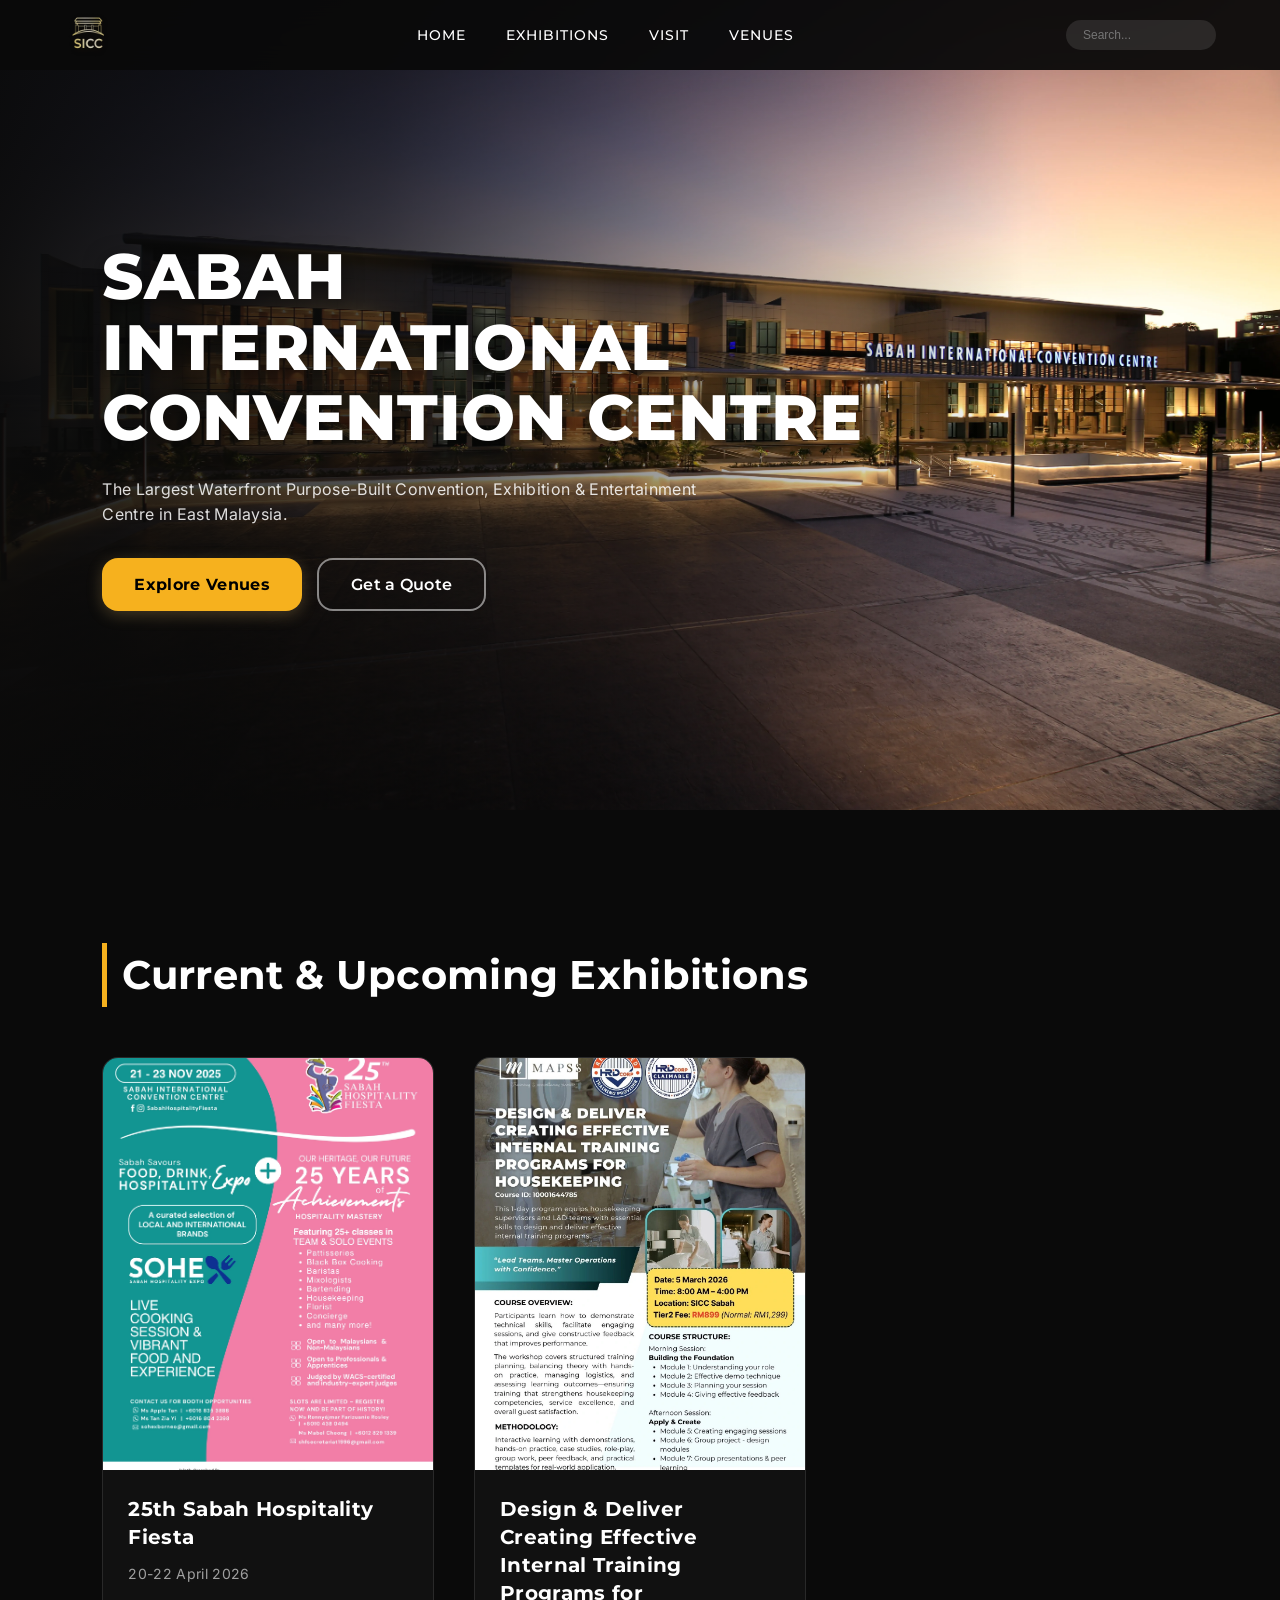
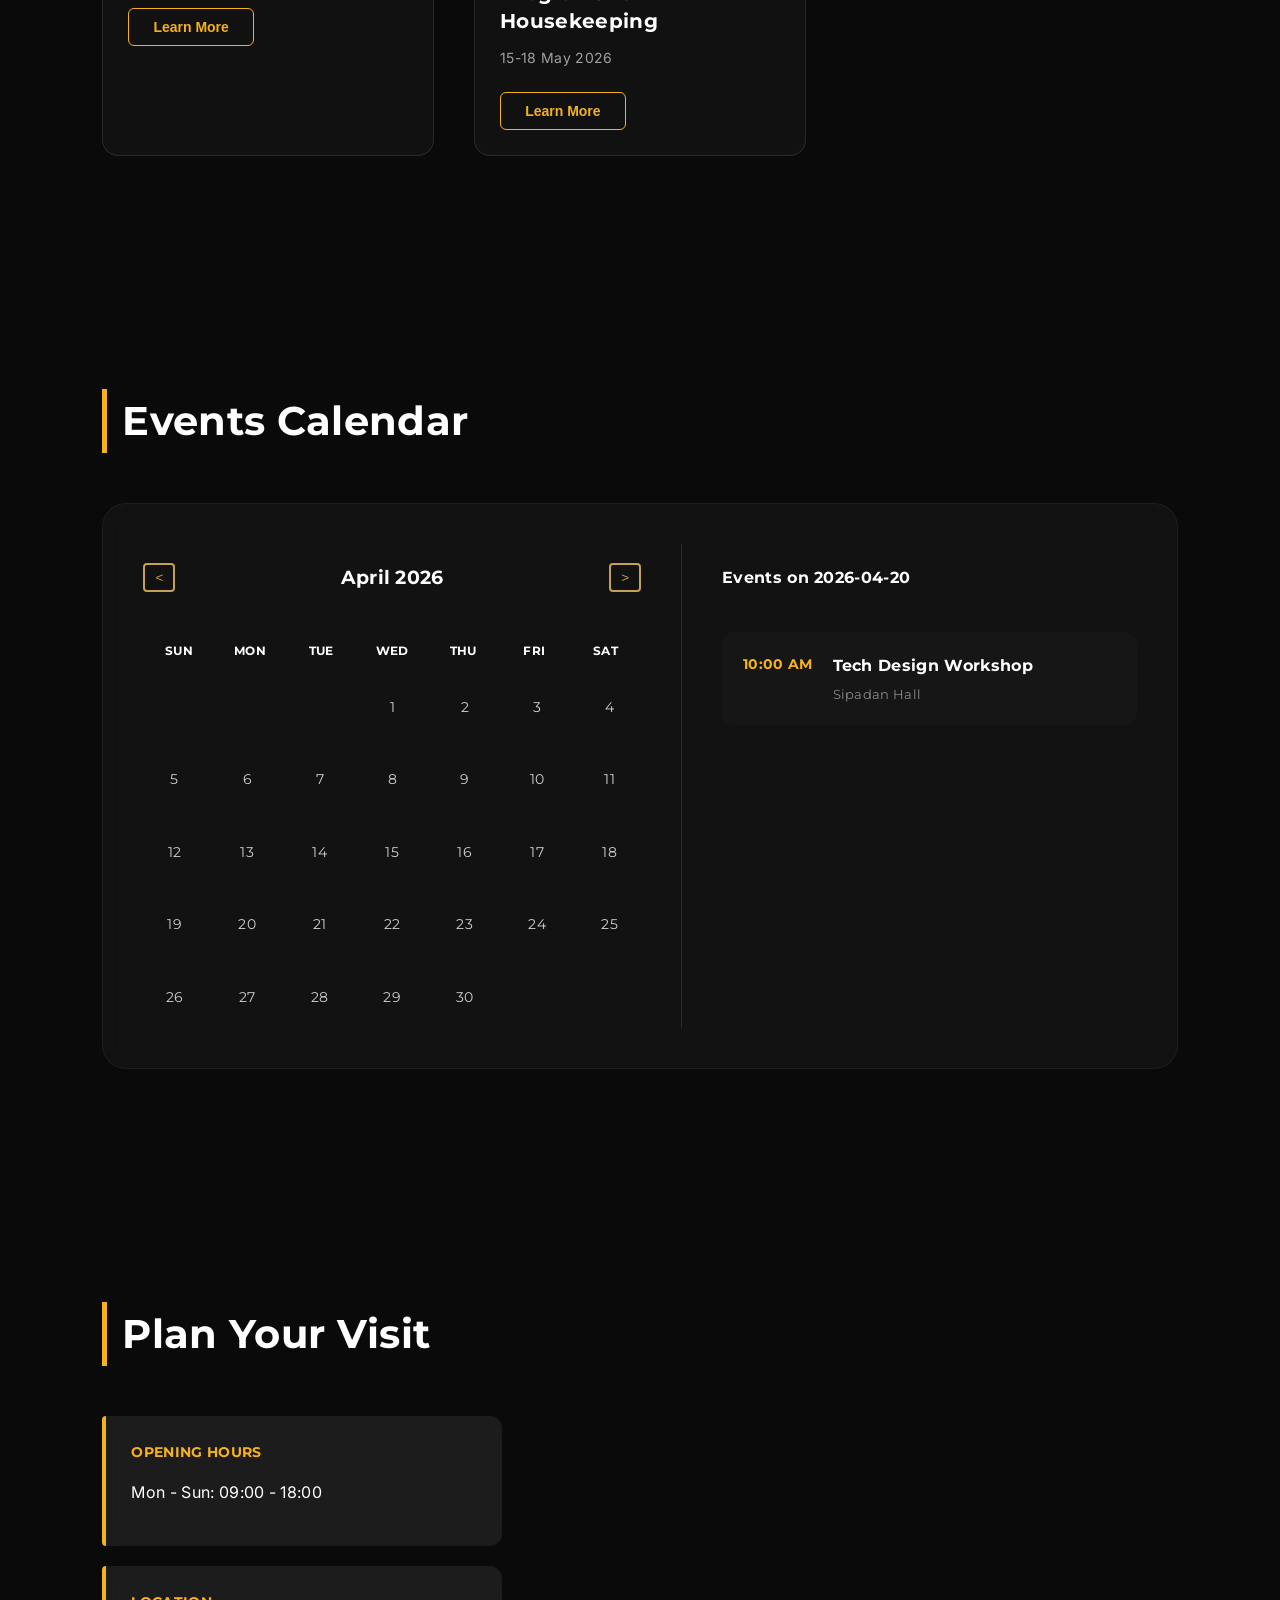
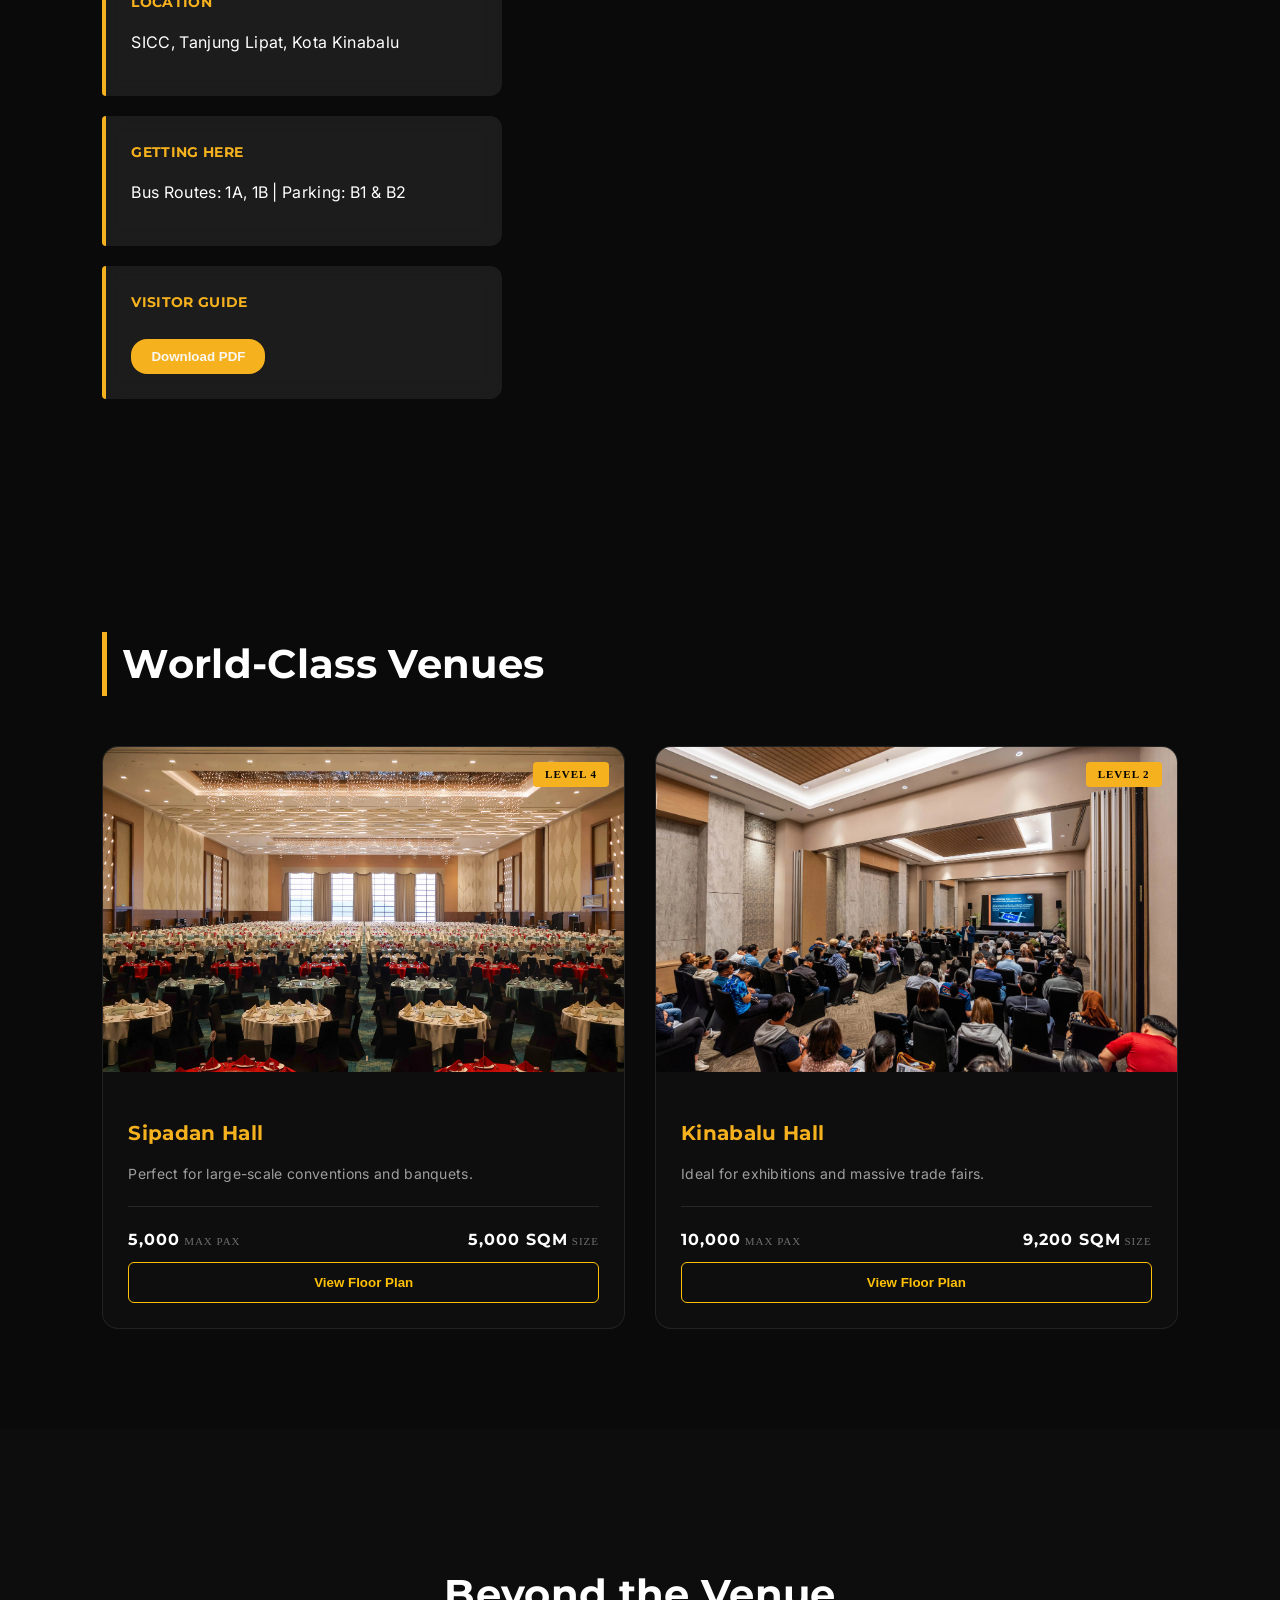
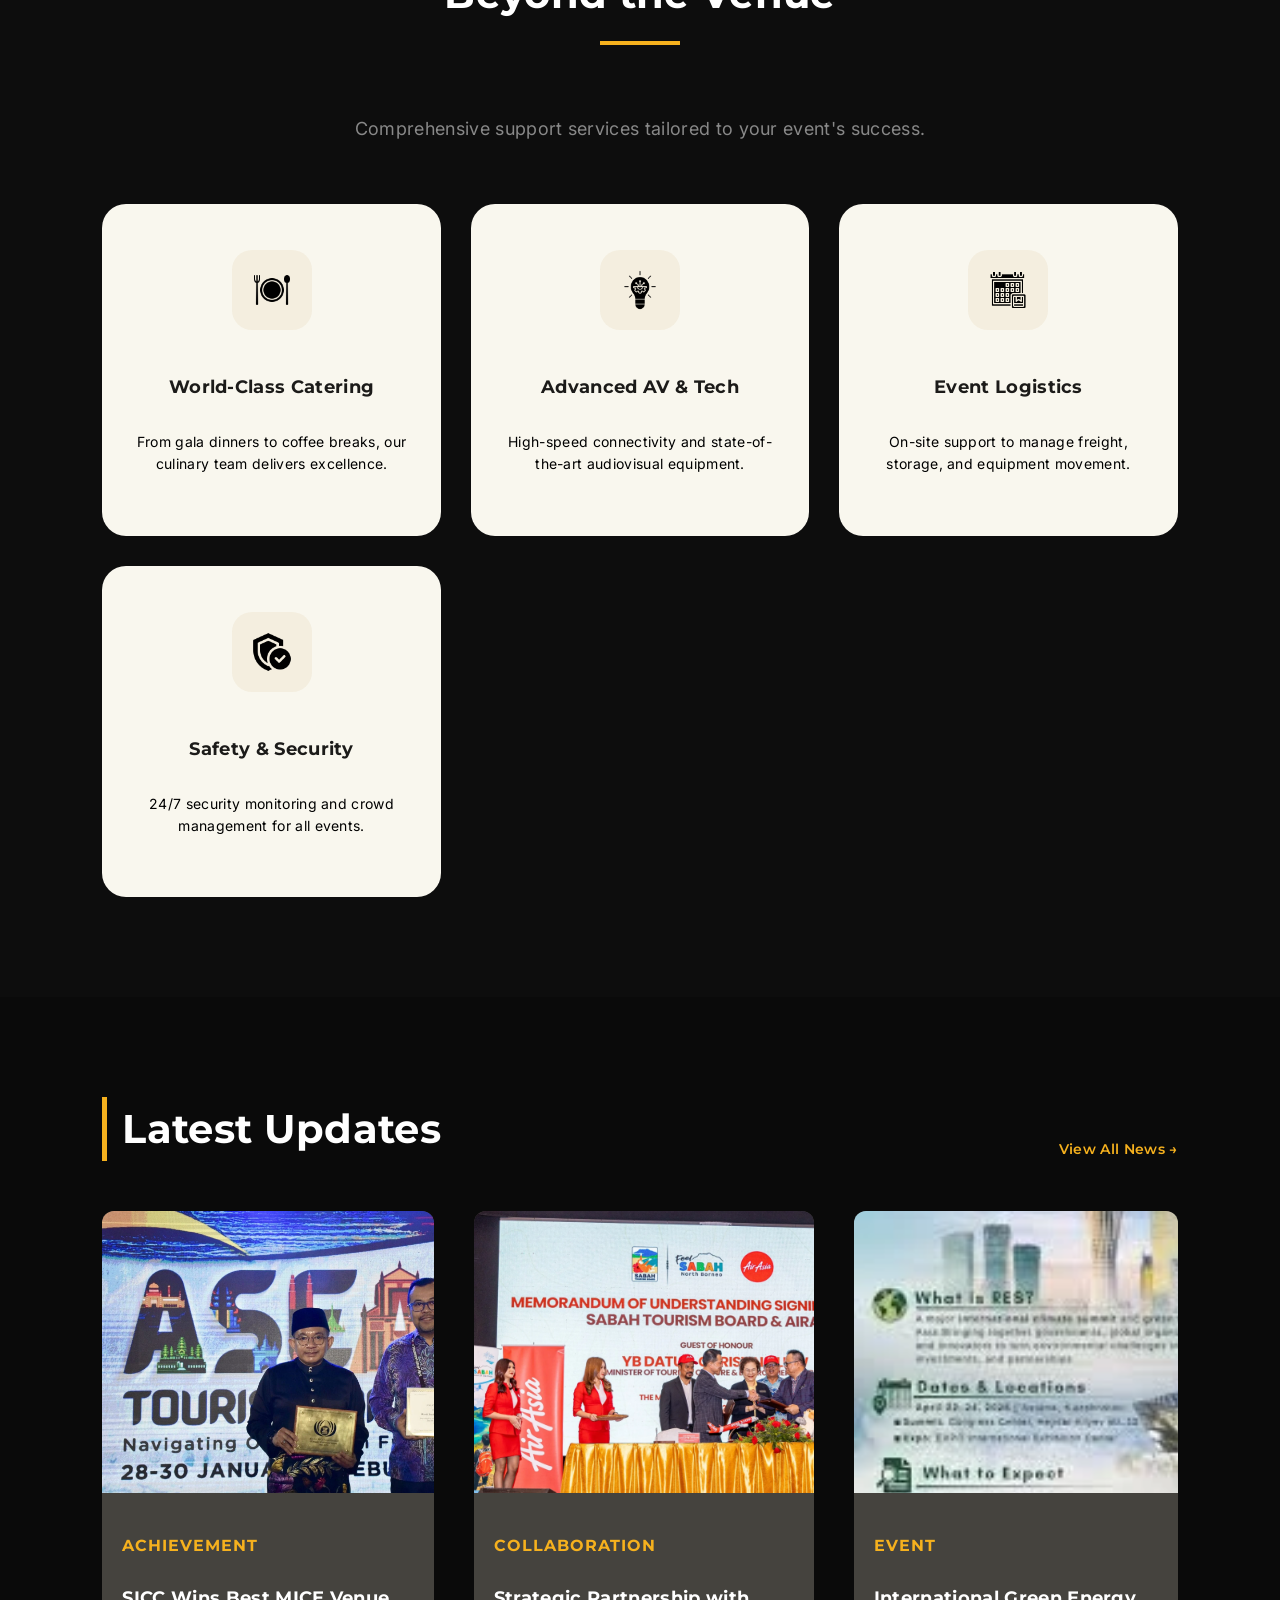
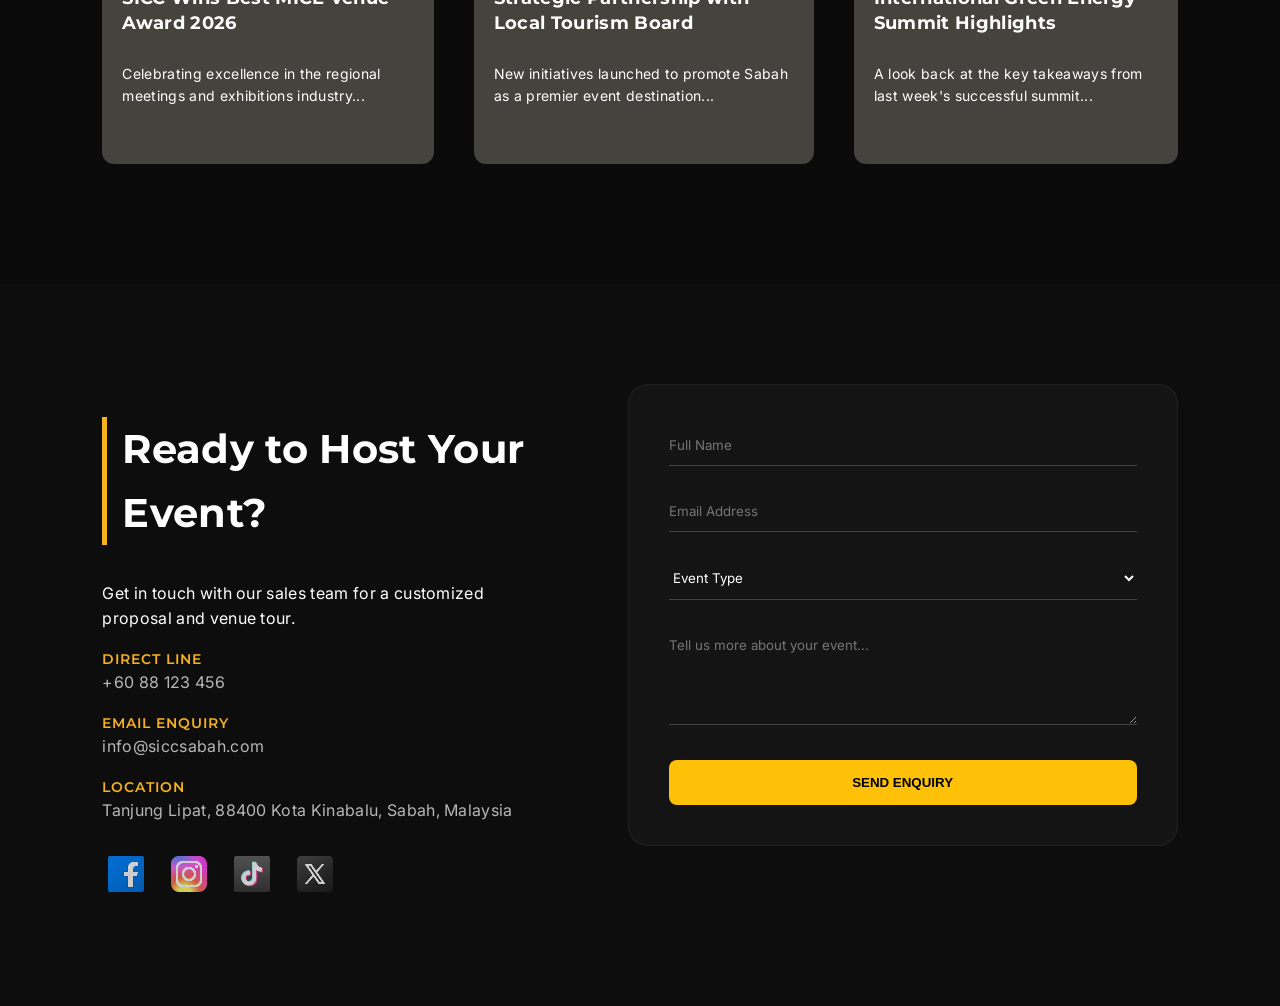
==== commit e808bb57: "navbar link" ====
--- a/index.html
+++ b/index.html
@@ -26,9 +26,10 @@
         </div>
 
         <ul class="nav-links">
-            <li><a href="#home">Home</a></li>
+            <li><a href="#top">Home</a></li>
             <li><a href="#exhibition">Exhibitions</a></li>
             <li><a href="#visit">Visit</a></li>  
+            <li><a href="#venues">Venues</a></li>
         </ul>
         
         <div class="nav-search">
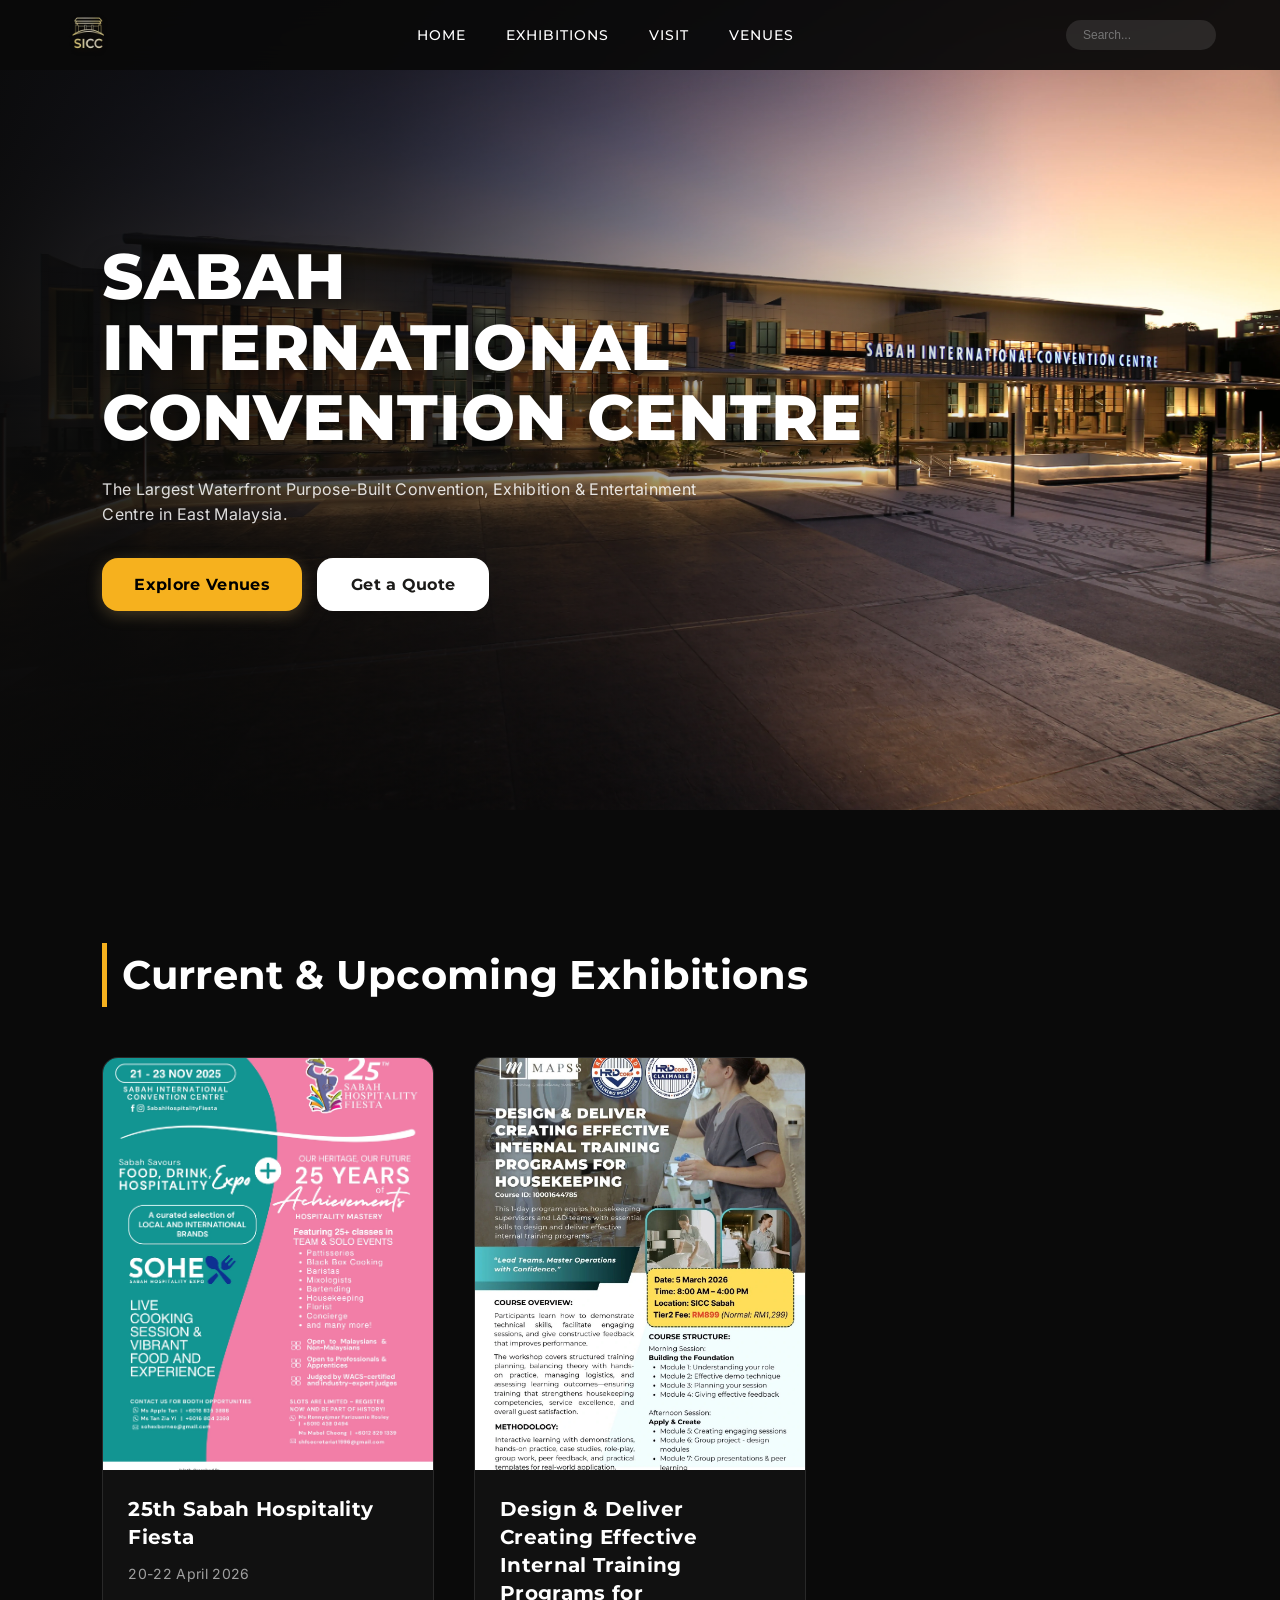
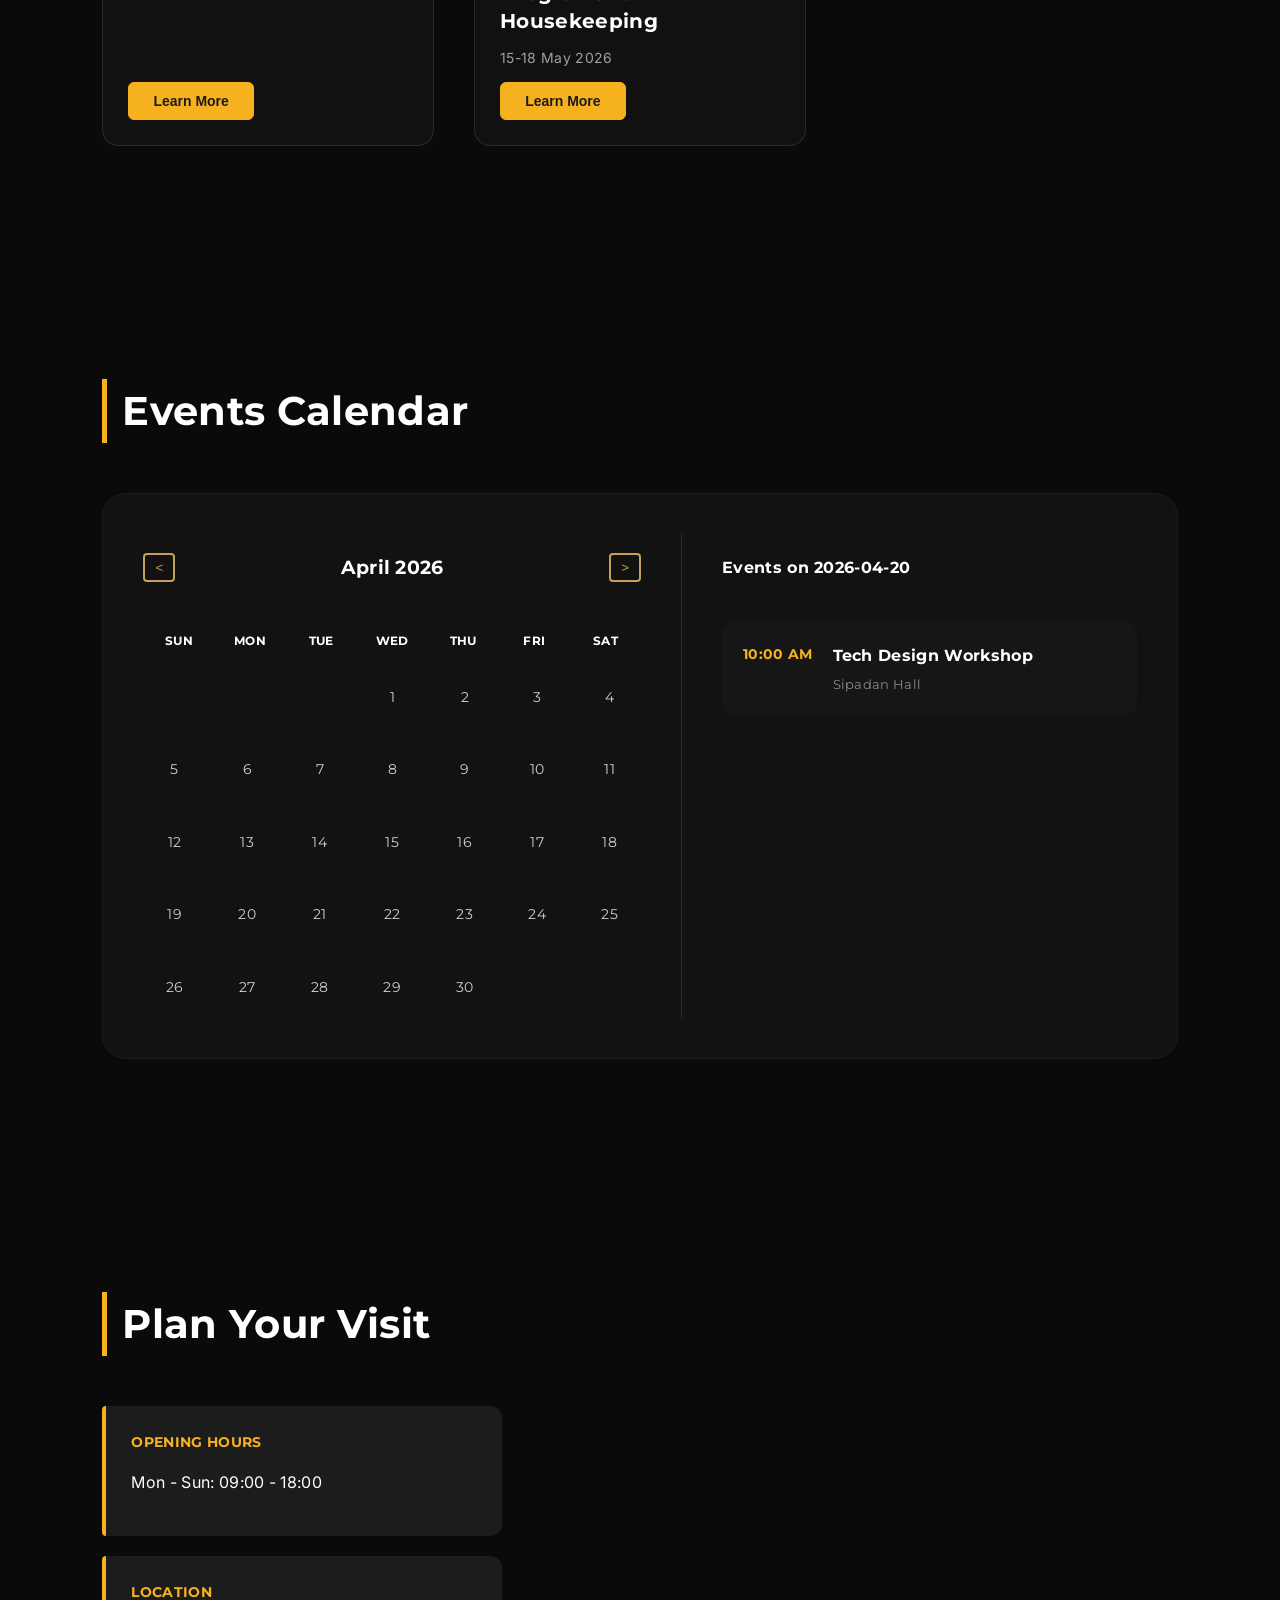
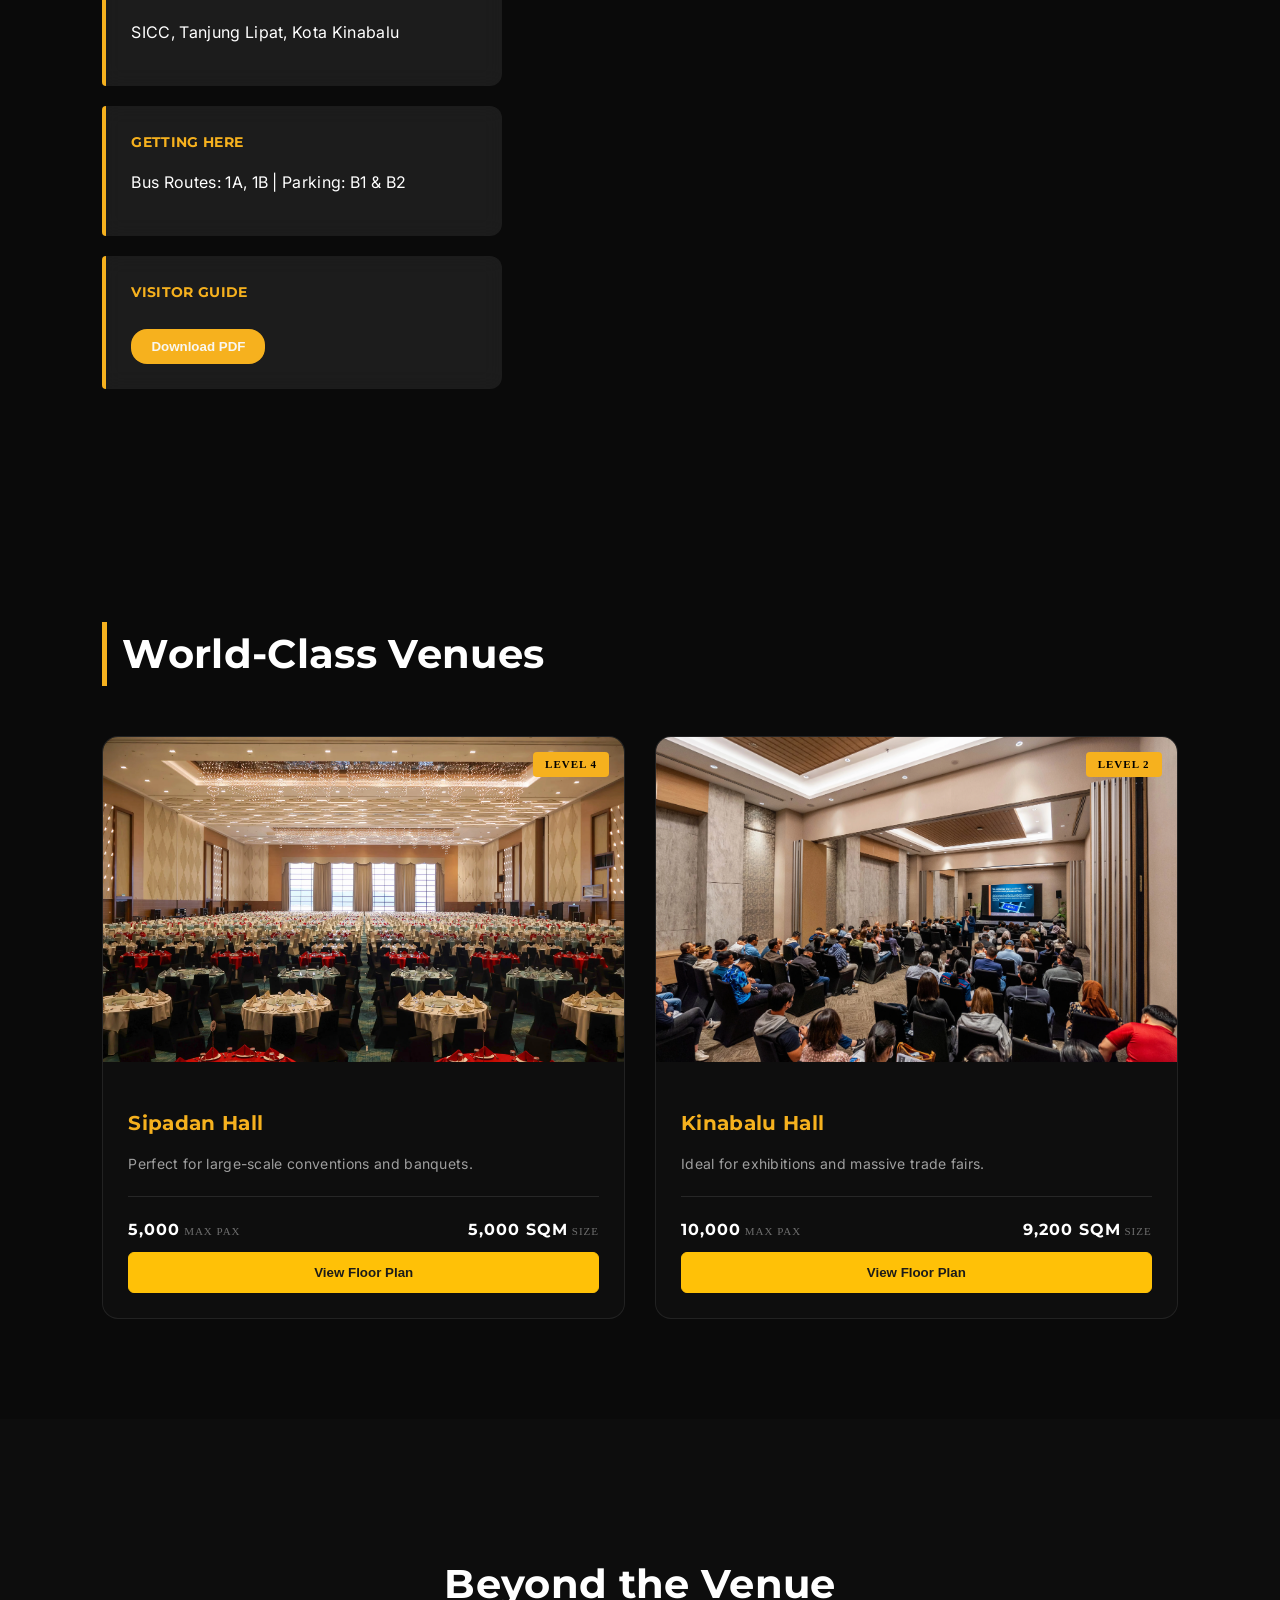
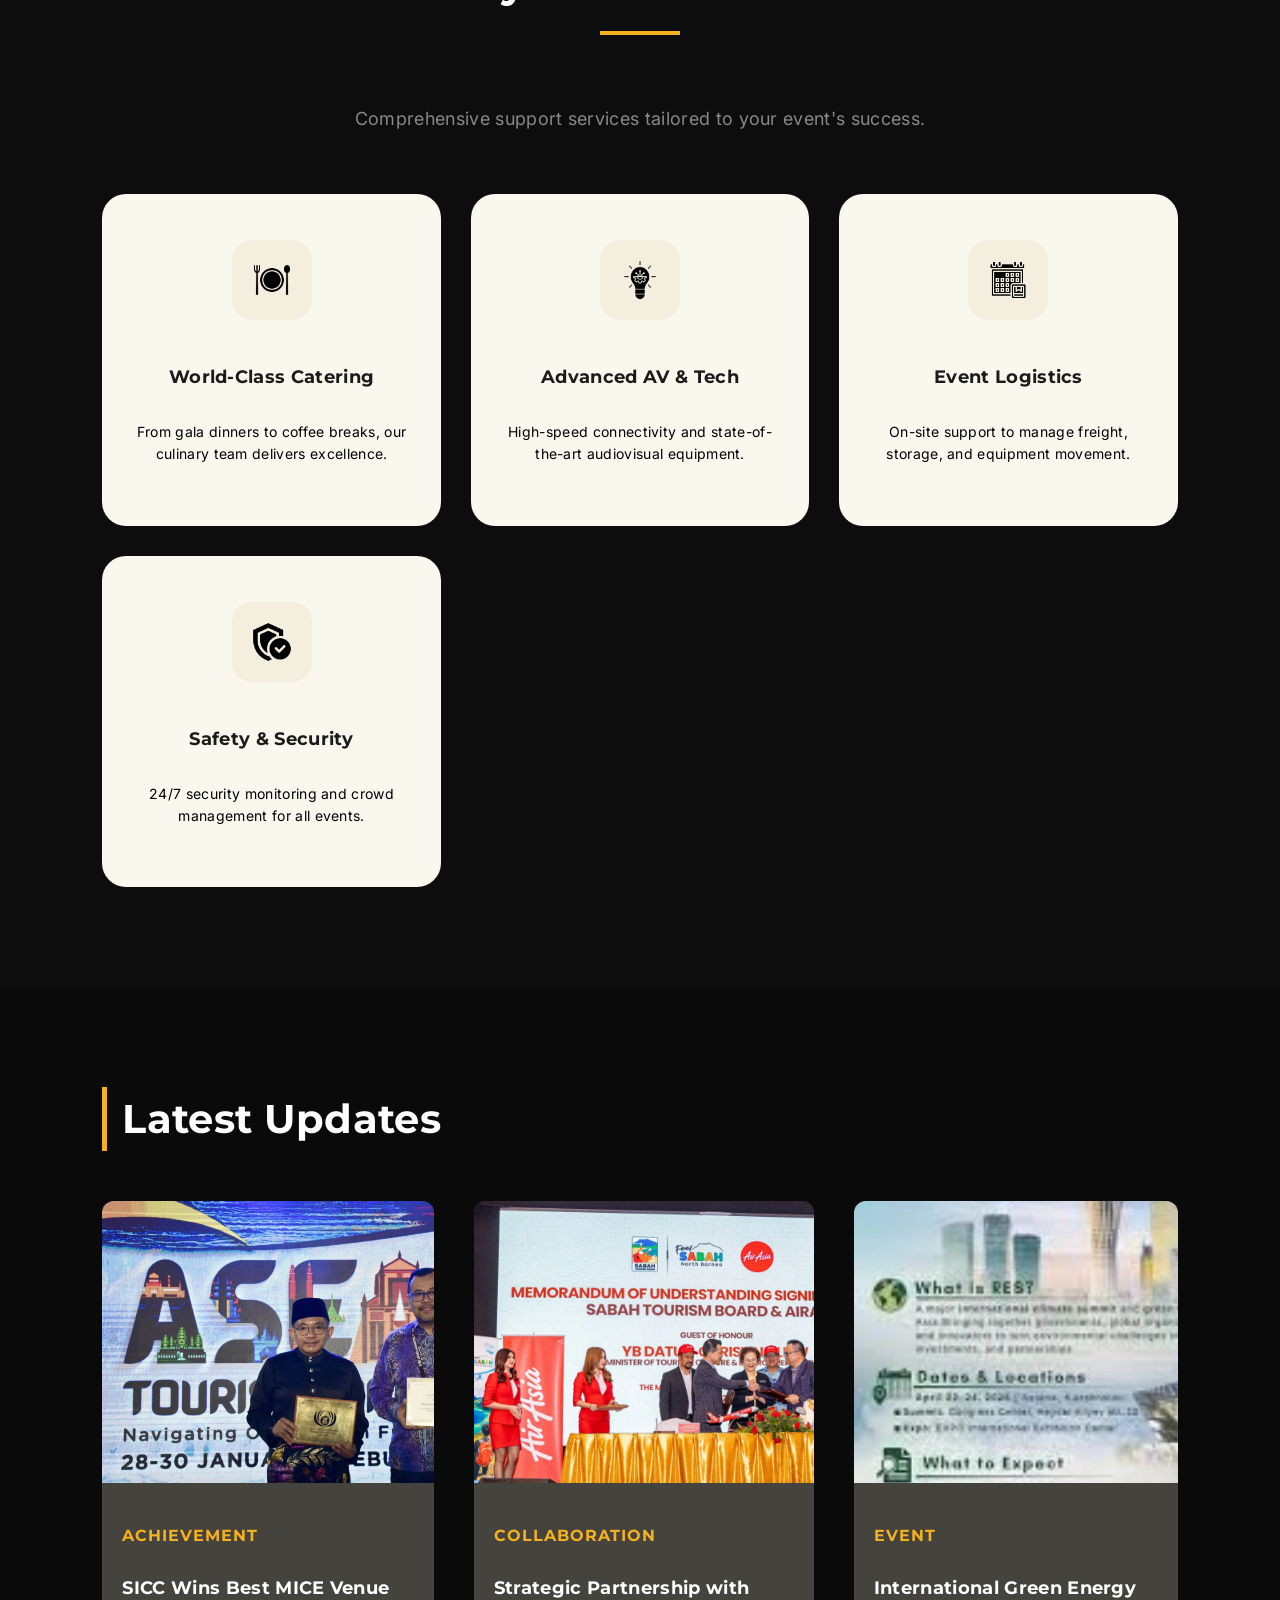
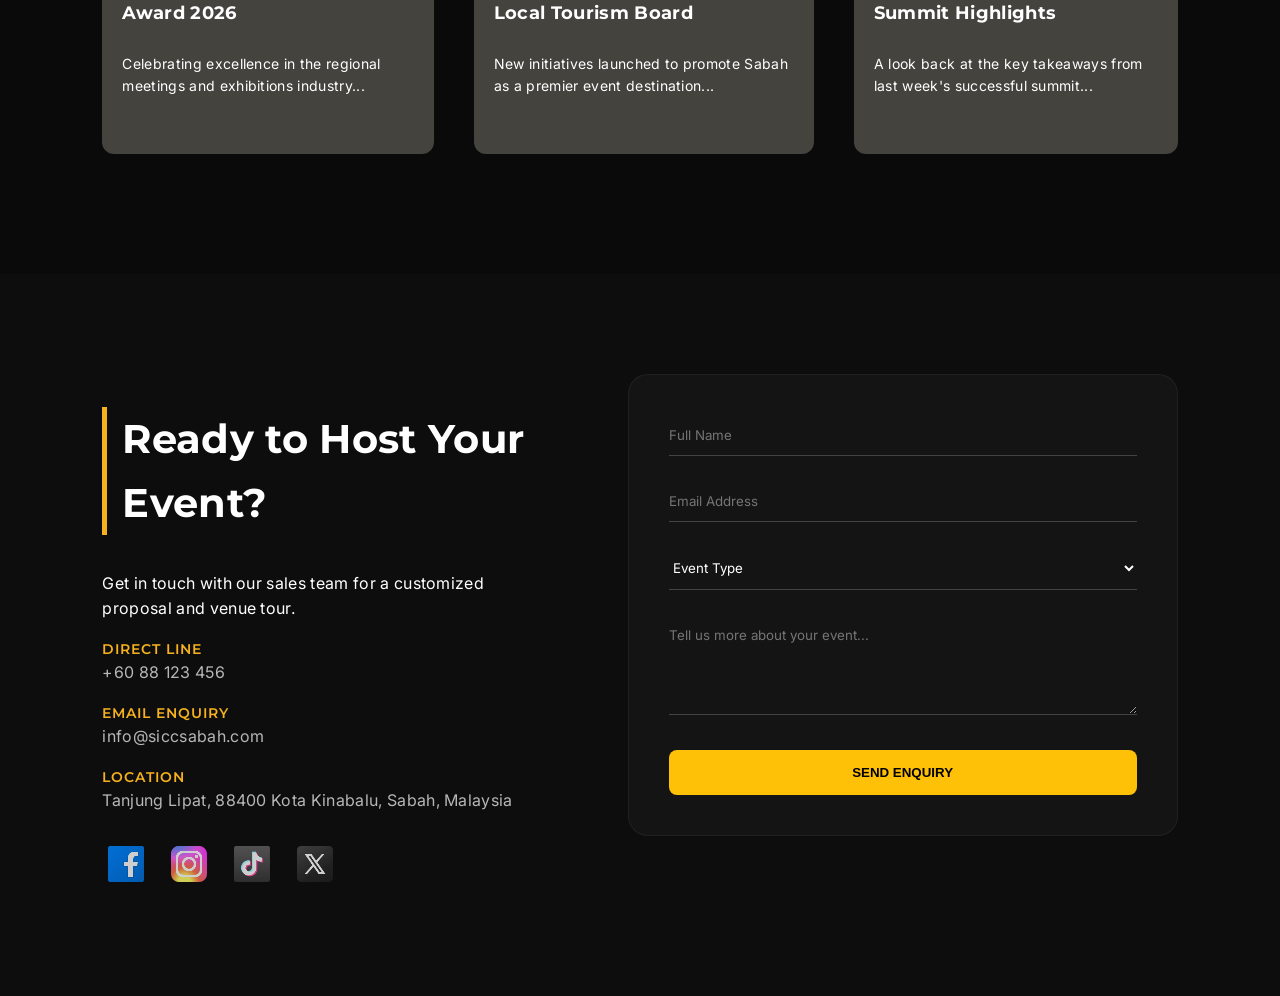
==== commit d406e56b: "updates" ====
--- a/index.html
+++ b/index.html
@@ -331,7 +331,6 @@
     <section class="news-section" id="news">
         <div class="news-header">
             <h2 class="section-title">Latest Updates</h2>
-            <a href="#" class="view-all">View All News →</a>
         </div>
 
         <div class="news-horizontal-list">
--- a/Styles/RedesignSICC.css
+++ b/Styles/RedesignSICC.css
@@ -203,11 +203,10 @@
 }
 
 .btn-primary:hover {
-    background-color: transparent;
-    color: var(--primary-brown-main);
+    background-color: var(--primary-brown-dark-hover);
+    color: var(--neutral-heading);
     border-color: var(--primary-brown-main);
     transform: translateY(-3px);
-    box-shadow: 0 8px 25px rgba(197, 160, 89, 0.5);
 }
 
 /* 描边按钮 (用于 secondary action) */
@@ -216,11 +215,11 @@
     align-items: center;
     justify-content: center;
     padding: 12px 32px;
-    background-color: transparent;
-    color: #fff;
+    background-color: var(--neutral-white);
+    color: var(--neutral-heading);
     text-decoration: none;
     font-family: 'Montserrat', sans-serif;
-    font-weight: 600;
+    font-weight: 700;
     font-size: 16px;
     border: 2px solid rgba(255, 255, 255, 0.5);
     border-radius: var(--border-radius-lg, 8px);
@@ -228,9 +227,9 @@
 }
 
 .btn-outline-white:hover {
-    background-color: #fff;
-    color: #000;
-    border-color: #fff;
+    background-color: var(--neutral-heading);
+    color: #fff;
+    border-color: var(--neutral-heading);
 }
 
 .exhibition-section {
@@ -299,6 +298,7 @@
     display: flex;
     flex-direction: column;
     gap: 12px;
+    flex: 1;
 }
 
 .card-info h3 {
@@ -318,12 +318,12 @@
 }
 
 .btn-secondary {
-    margin-top: 10px;
+    margin-top: auto;
     align-self: flex-start;
     padding: 10px 24px;
-    background-color: transparent;
+    background-color: var(--primary-brown-main);
     border: 1px solid var(--primary-brown-main);
-    color: var(--primary-brown-main);
+    color: var(--neutral-heading);
     border-radius: 6px;
     font-weight: 600;
     font-size: 14px;
@@ -331,7 +331,7 @@
 }
 
 .btn-secondary:hover {
-    background-color: var(--primary-brown-main);
+    background-color: var(--accent-sunset-gold-main);
     color: #000;
 }
 
@@ -752,17 +752,18 @@
     width: 100%;
     padding: 12px;
     margin-top: 10px;
-    background: transparent;
+    background: #ffc107;
     border: 1px solid #ffc107;
-    color: #ffc107;
-    font-weight: 600;
+    color: var(--neutral-heading);
+    font-weight: 700;
     cursor: pointer;
     border-radius: 6px;
     transition: all 0.3s ease;
 }
 
 .btn-outline:hover {
-    background: #ffc107;
+    background: var(--accent-sunset-gold-main);
+    border-color: var(--accent-sunset-gold-main);
     color: #000;
 }
 
@@ -883,11 +884,6 @@
     margin-bottom: 50px;
 }
 
-.news-header a{
-    text-decoration: none;
-    font-family: 'Montserrat', sans-serif;
-}
-
 .news-section .section-title::after {
     width: 270px; /* 新闻部分的下划线稍微短一点，视觉上更轻盈 */
 }
@@ -895,20 +891,6 @@
 .news-section .section-title {
     color: var(--neutral-white);
     margin: 0;
-}
-
-.view-all {
-    color: var(--primary-brown-main);
-    text-decoration: none;
-    font-weight: 600;
-    font-size: 14px;
-    border-bottom: 1px solid transparent;
-    transition: 0.3s;
-}
-
-.view-all:hover {
-    border-bottom-color: var(--primary-brown-main);
-    padding-right: 5px;
 }
 
 /* --- 横向列表核心配置 --- */
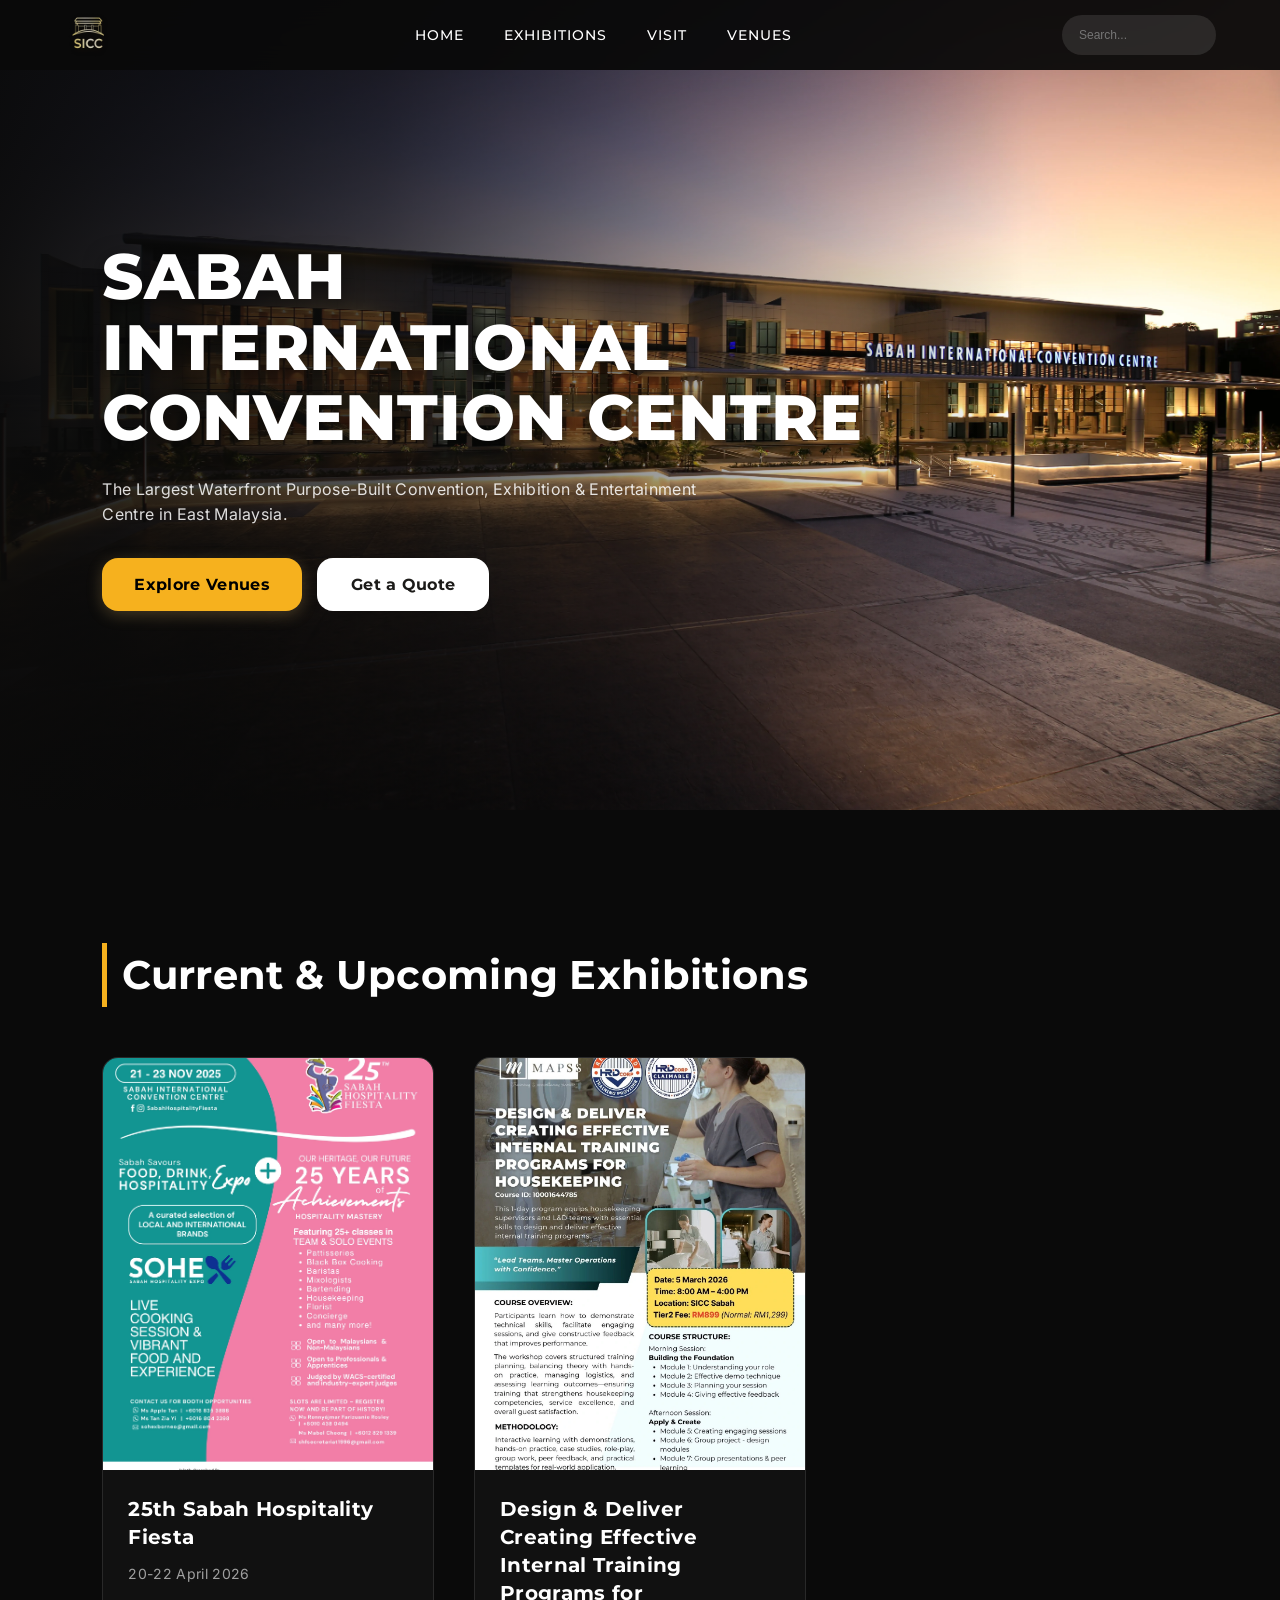
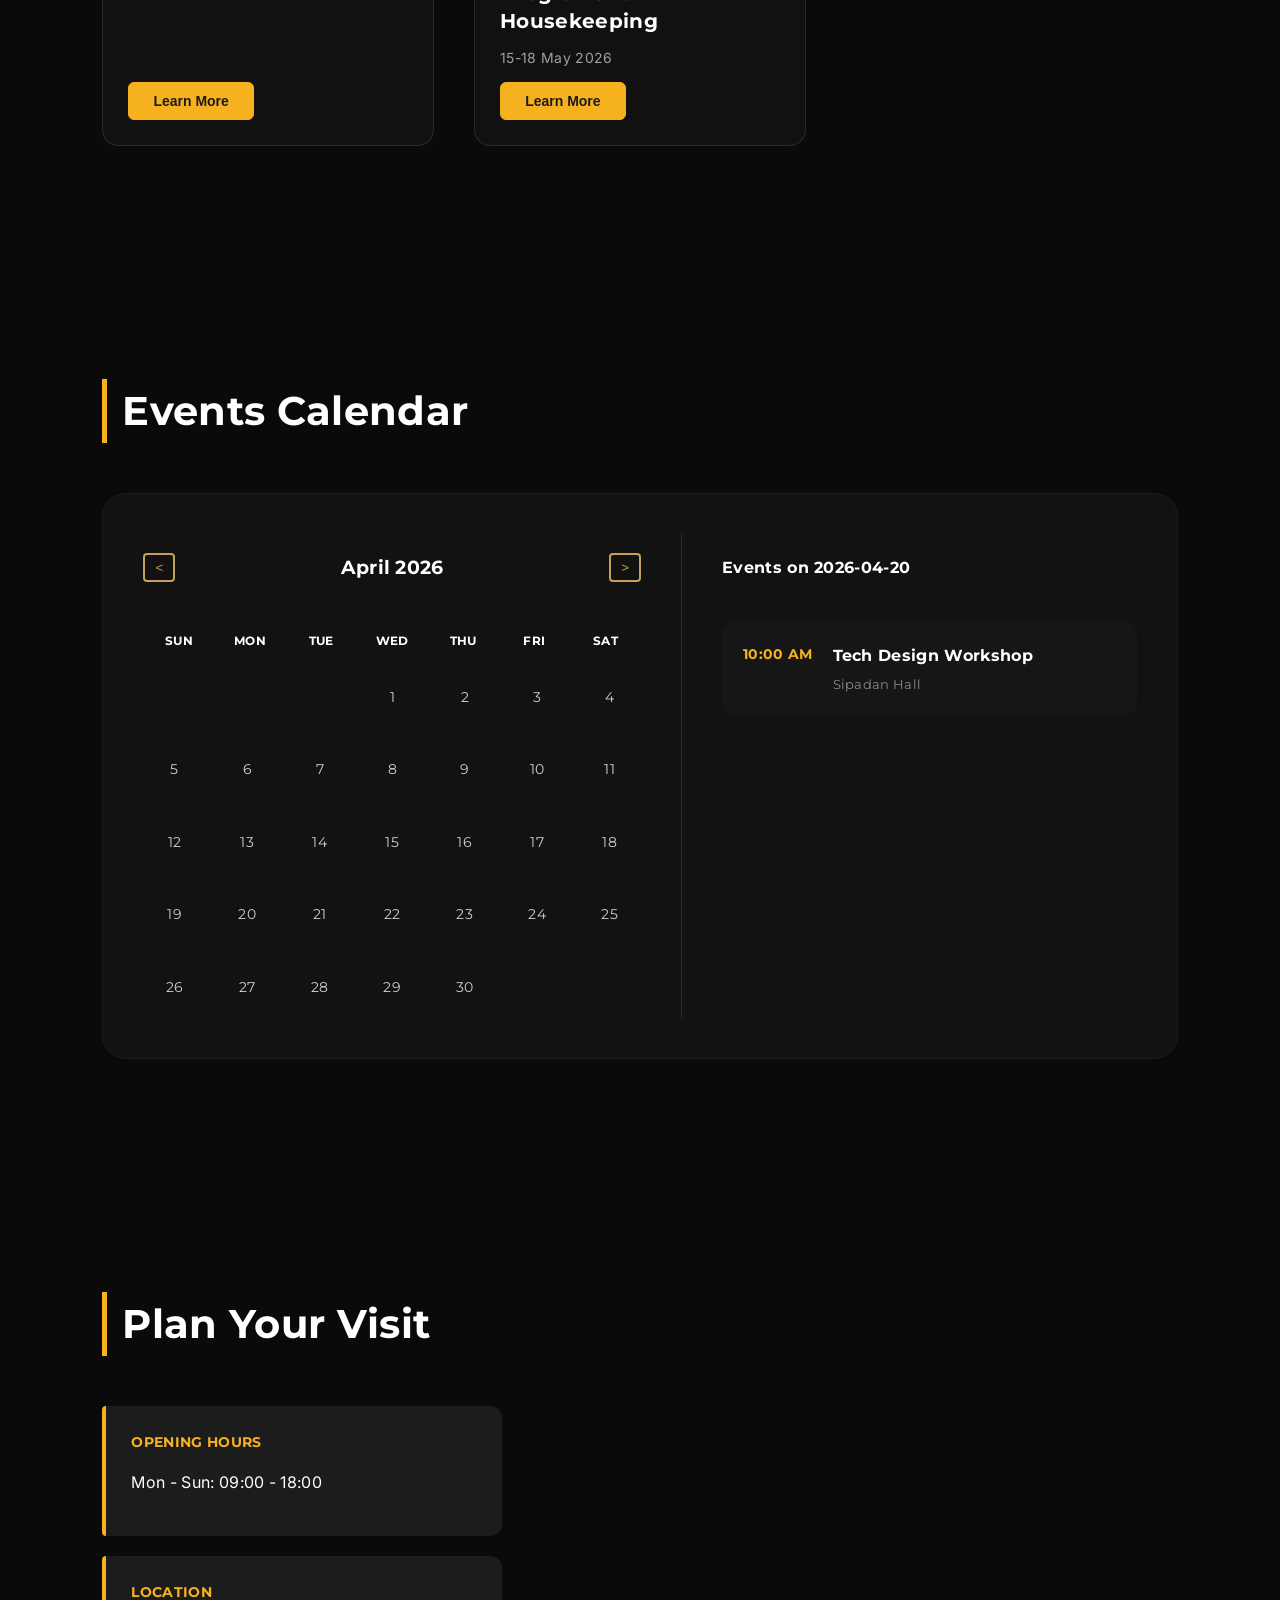
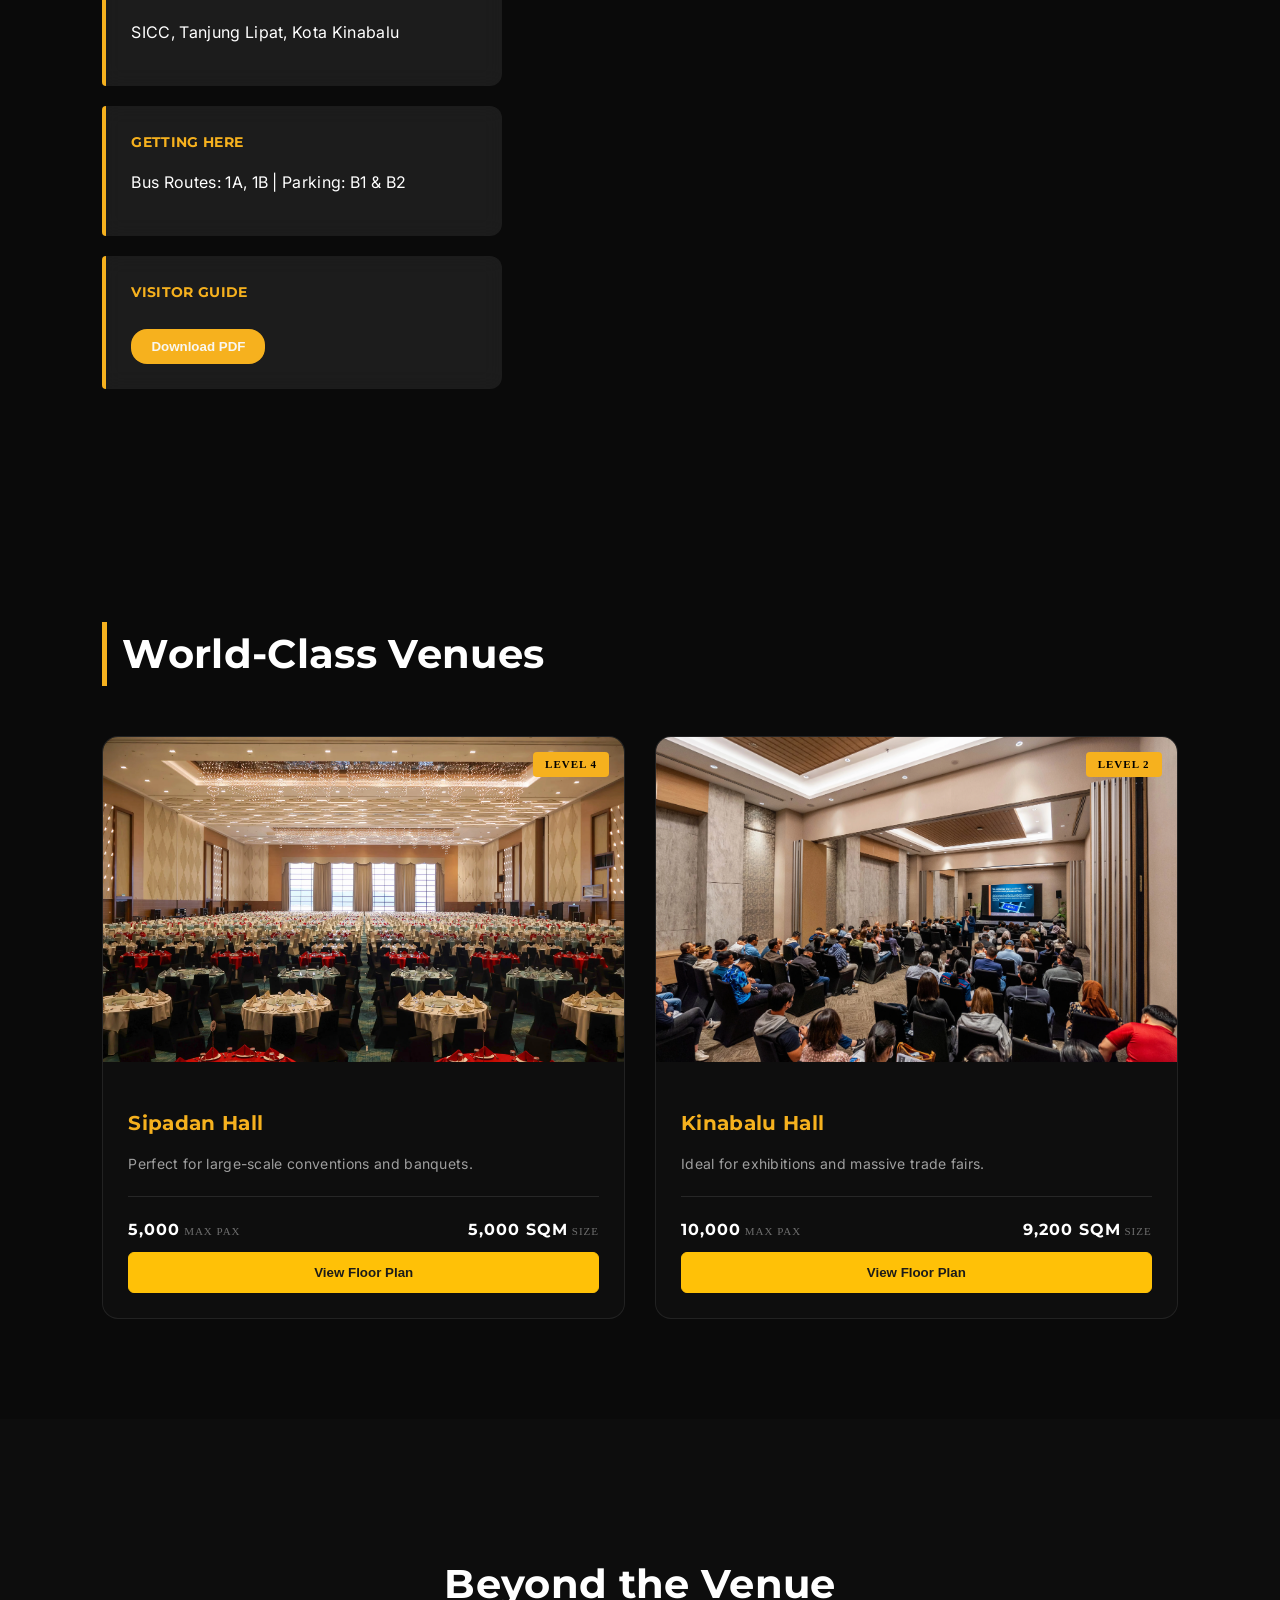
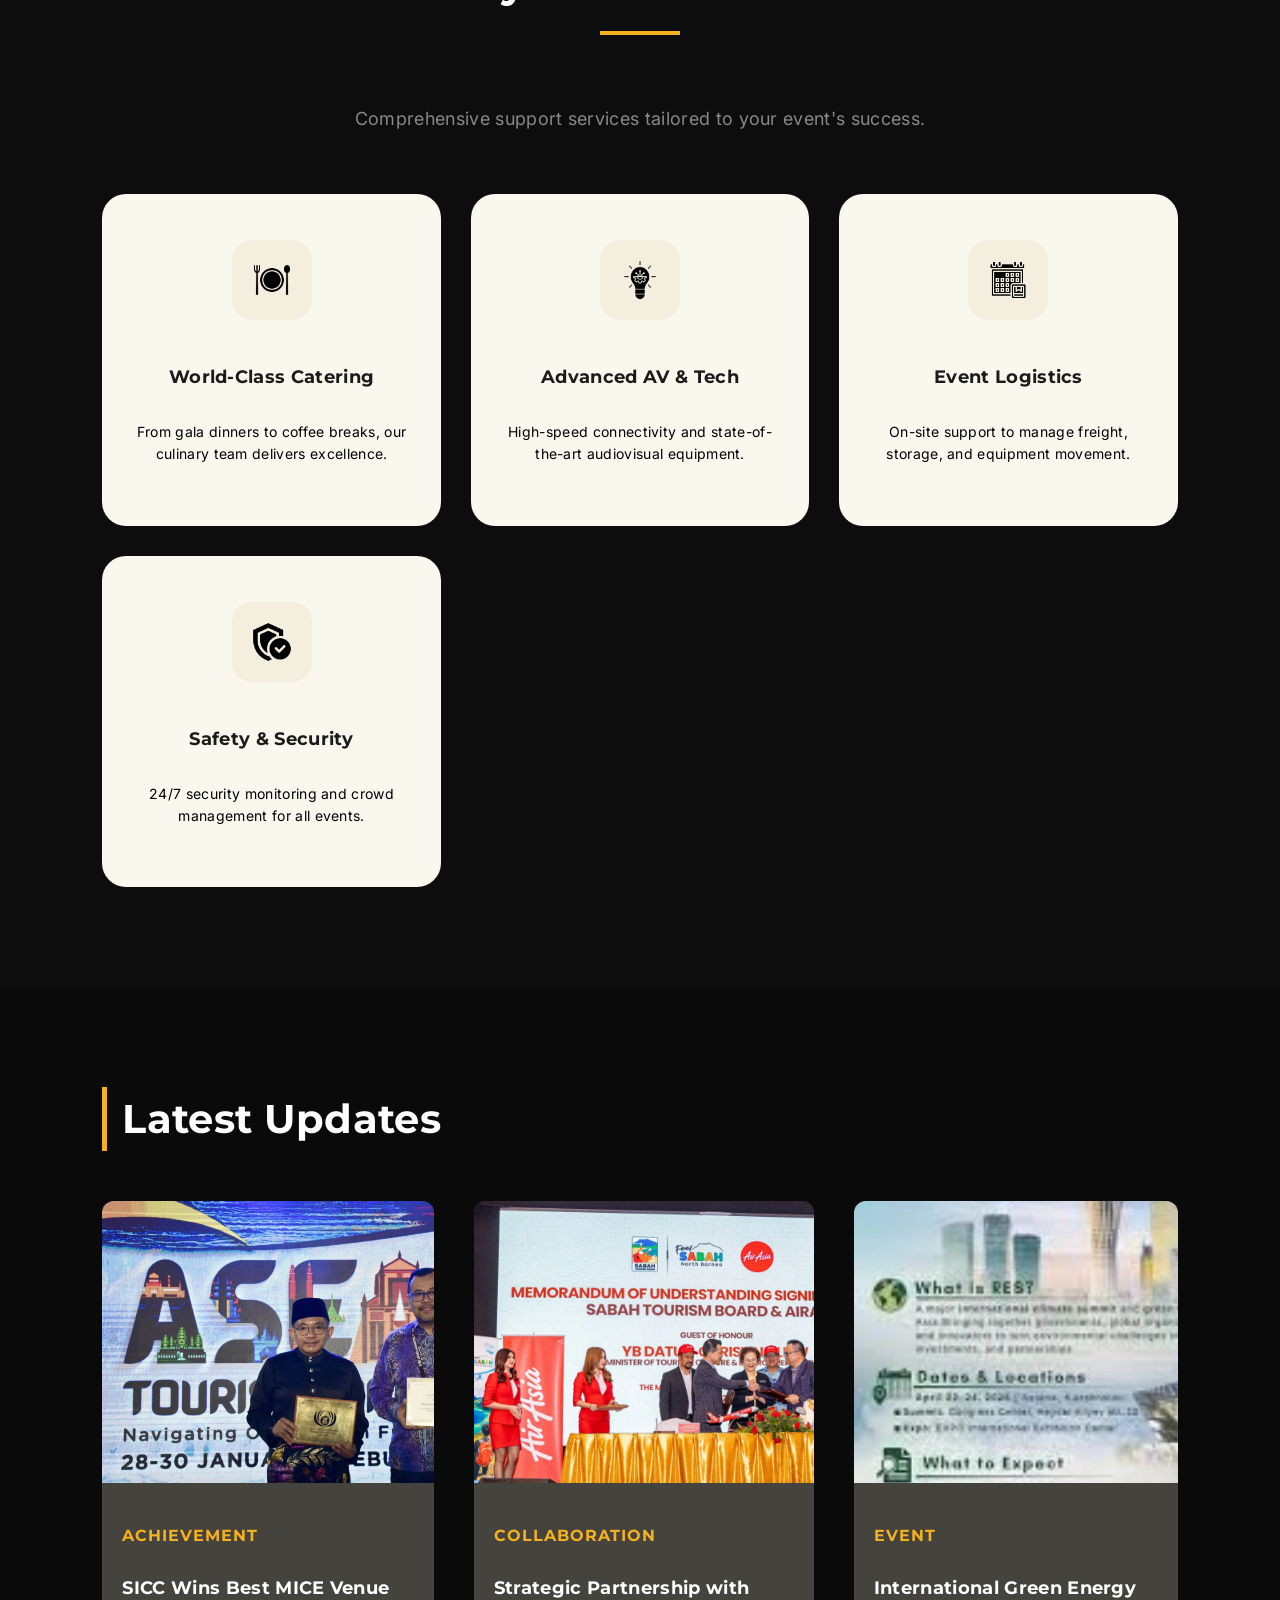
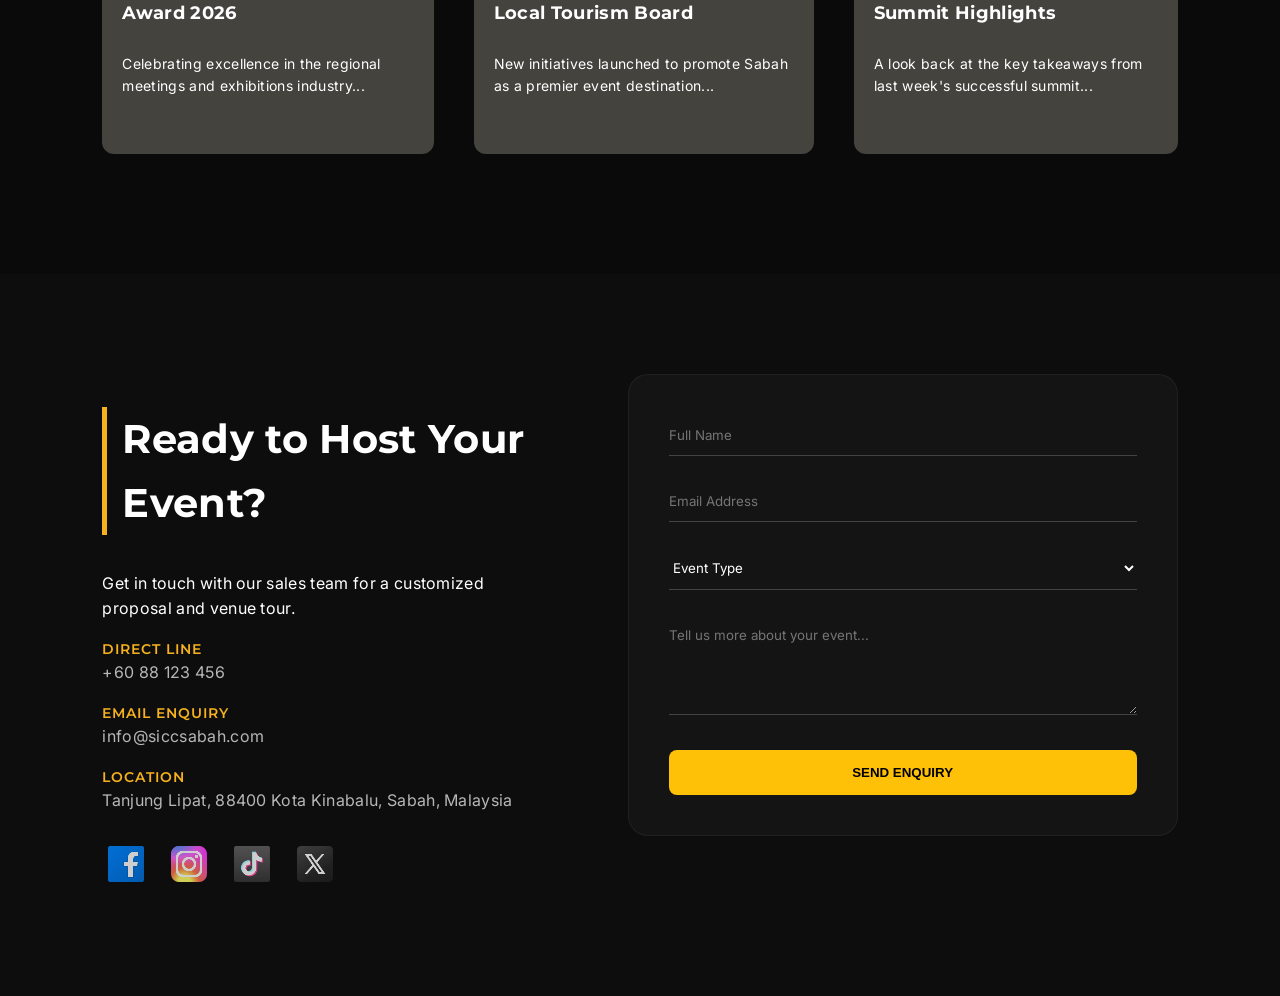
==== commit a3962206: "add pages" ====
--- a/index.html
+++ b/index.html
@@ -19,12 +19,6 @@
             <img src="Icon/LOGO.webp" alt="SICC Logo">
         </div>
 
-        <div class="menu-toggle" id="mobile-menu">
-            <span class="bar"></span>
-            <span class="bar"></span>
-            <span class="bar"></span>
-        </div>
-
         <ul class="nav-links">
             <li><a href="#top">Home</a></li>
             <li><a href="#exhibition">Exhibitions</a></li>
@@ -70,7 +64,7 @@
                 <div class="card-info">
                     <h3>25th Sabah Hospitality Fiesta</h3>
                     <p>20-22 April 2026</p>
-                    <button href="#" class="btn-secondary">Learn More</button>
+                    <button href="25thSabahHospitalityFiesta.html" class="btn-secondary fiesta-learn-more">Learn More</button>
                 </div>
             </div>
 
@@ -81,7 +75,7 @@
                 <div class="card-info">
                     <h3>Design & Deliver Creating Effective Internal Training Programs for Housekeeping</h3>
                     <p>15-18 May 2026</p>
-                    <button href="#" class="btn-secondary">Learn More</button>
+                    <button href="DesignAndDeliverCreatingEffectiveInternalTrainingProgramsforHousekeeping.html" class="btn-secondary housekeeping-learn-more">Learn More</button>
                 </div>
             </div>
         </div>
@@ -264,7 +258,7 @@
                         <span><strong>5,000</strong> Max Pax</span>
                         <span><strong>5,000 sqm</strong> Size</span>
                     </div>
-                    <button class="btn-outline">View Floor Plan</button>
+                    <button href="SipadanHall.html" class="btn-outline Sipadan-Hall-Floor-Plan">View Floor Plan</button>
                 </div>
             </div>
 
@@ -280,7 +274,7 @@
                         <span><strong>10,000</strong> Max Pax</span>
                         <span><strong>9,200 sqm</strong> Size</span>
                     </div>
-                    <button class="btn-outline">View Floor Plan</button>
+                    <button href="KinabaluHall.html" class="btn-outline Kinabalu-Hall-Floor-Plan">View Floor Plan</button>
                 </div>
             </div>
         </div>
--- a/Styles/RedesignSICC.css
+++ b/Styles/RedesignSICC.css
@@ -5,19 +5,24 @@
     overflow-x: hidden;
 }
 
+html::-webkit-scrollbar, 
+body::-webkit-scrollbar {
+    display: none; /* 针对 Chrome, Safari, 和新版 Edge */
+    width: 0 !important; /* 强制宽度为 0 */
+    height: 0 !important;
+}
+
 html {
     scroll-behavior: smooth; /* 点击导航栏平滑跳转 */
     -webkit-font-smoothing: antialiased; /* 文字抗锯齿 */
+    scrollbar-width: none; /* 针对 Firefox */
+    -ms-overflow-style: none; /* 针对 IE 和旧版 Edge */
 }
 
 body {
     background-color: var(--dark-bg);
     line-height: 1.6;
     letter-spacing: 0.02em; /* 稍微拉大字间距，更有现代感 */
-}
-
-*, *::before, *::after {
-    box-sizing: border-box;
 }
 
 /* 统一样式：让所有 Card 类在悬停时都有细微的光泽变化 */
@@ -112,13 +117,6 @@
     background: none;
     border: none;
     cursor: pointer;
-}
-
-.search-btn-icon {
-    width: 18px;  /* 根据导航栏高度微调 */
-    height: 18px;
-    display: absolute;
-    padding-top: 5px; /* 让图标垂直居中 */
 }
 
 .hero-section {
@@ -1177,8 +1175,8 @@
     box-sizing: border-box; /* 必须加这一行 */
     background: #ffc107;
     border: none;
-    color: #000;
-    font-weight: 800;
+    color: rgb(0, 0, 0);
+    font-weight: 750;
     cursor: pointer;
     border-radius: 8px;
     margin-top: 10px;
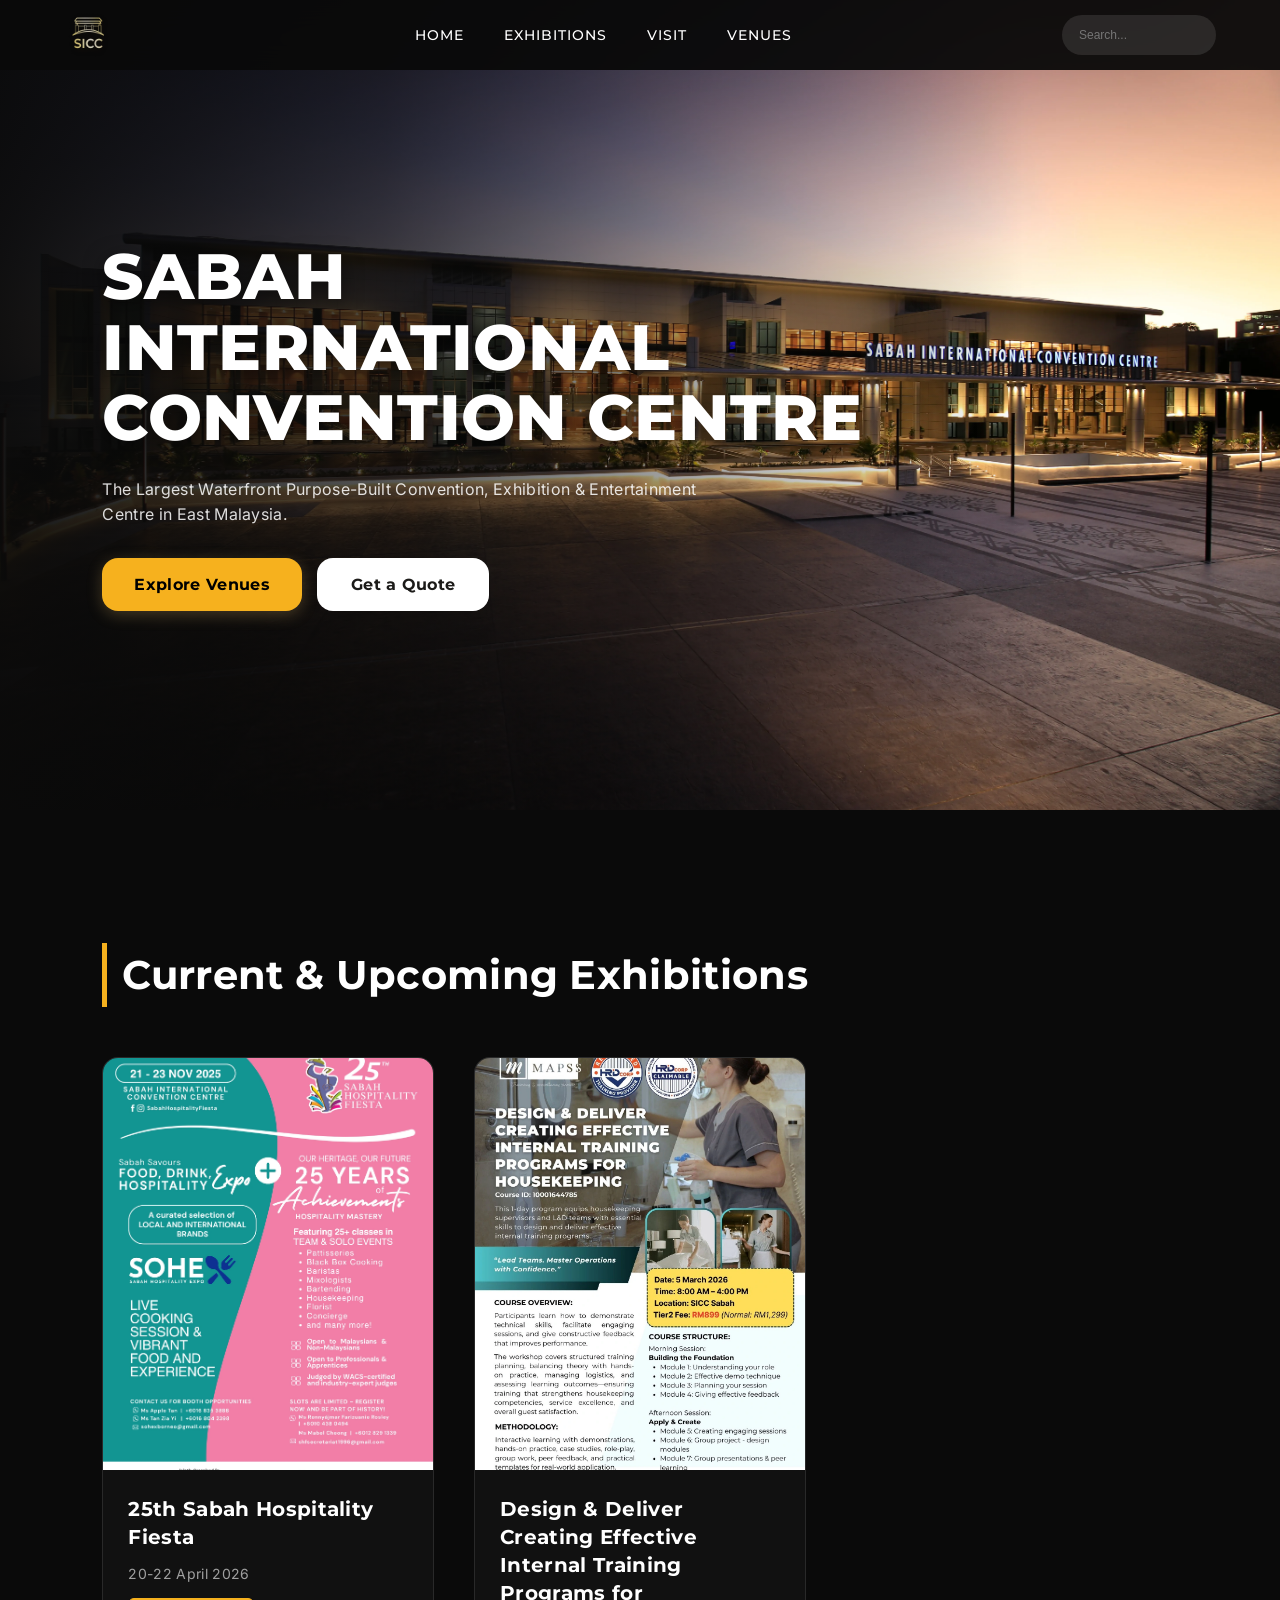
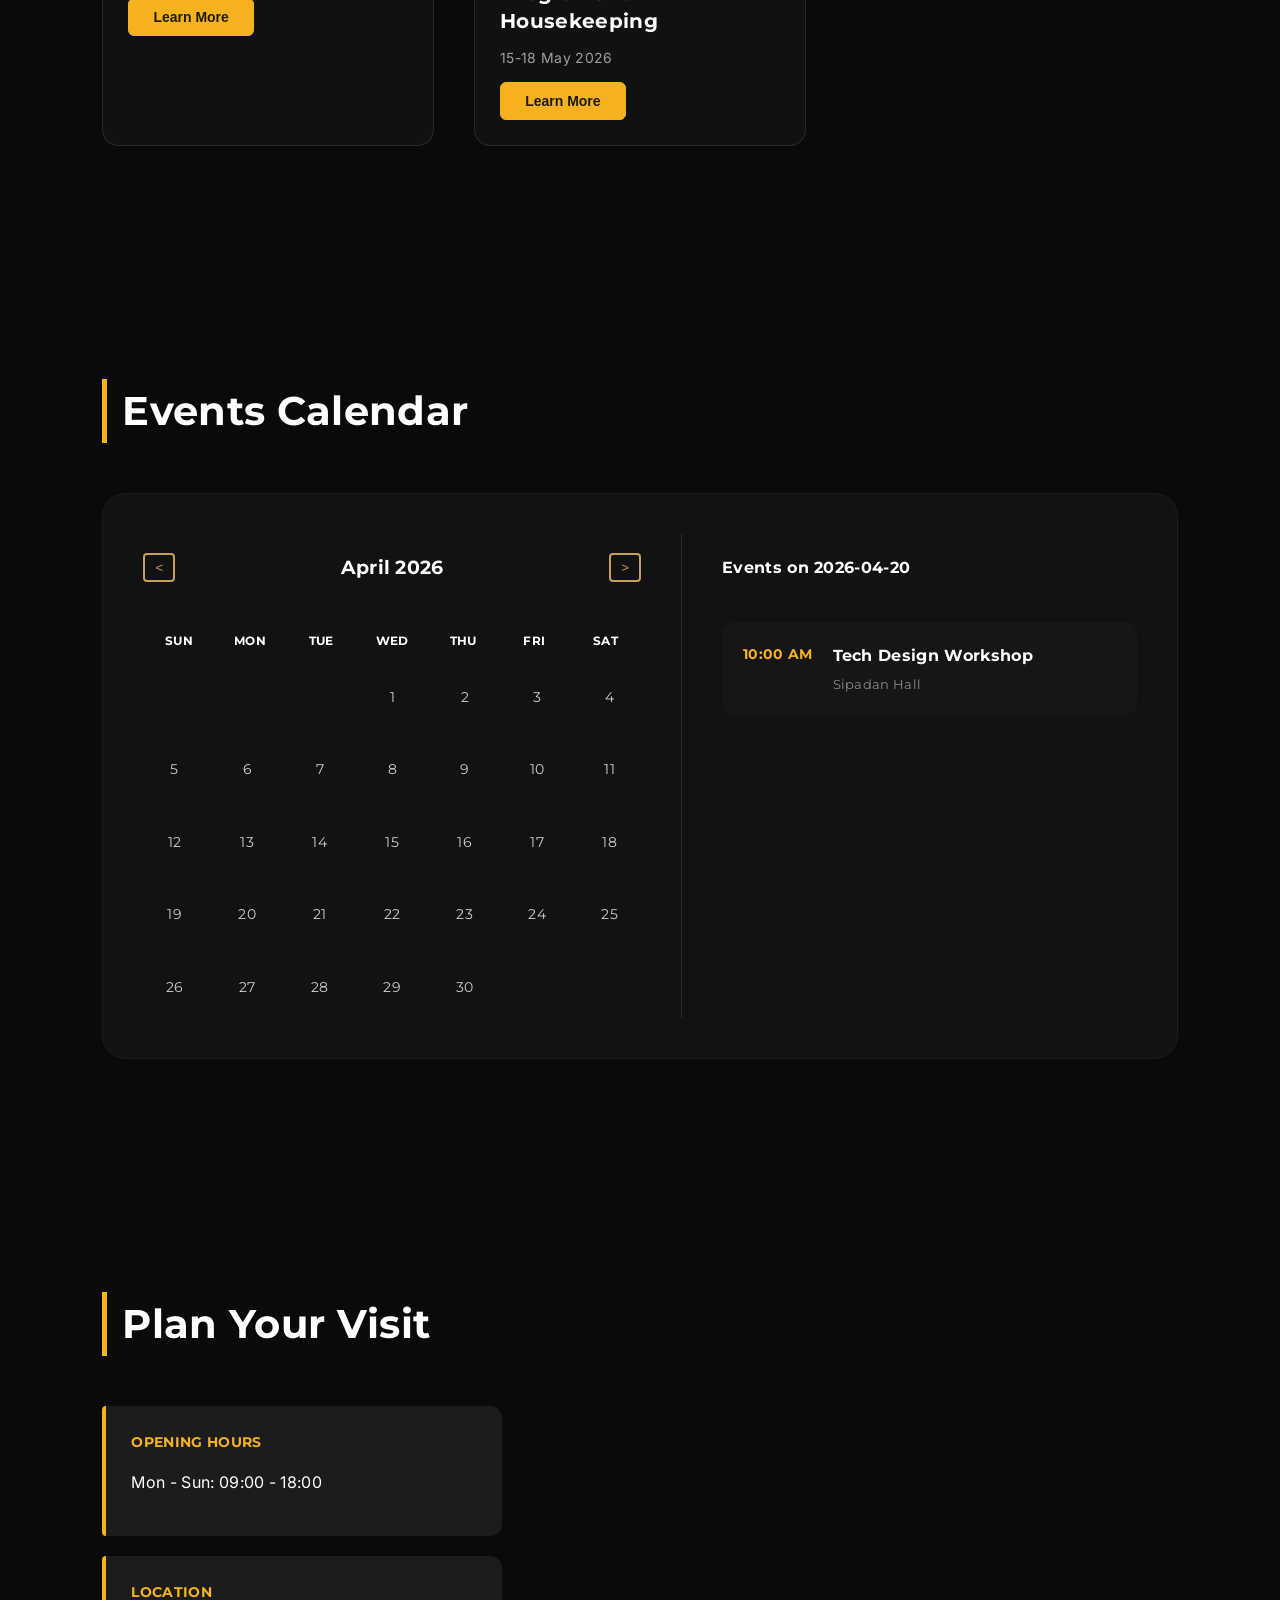
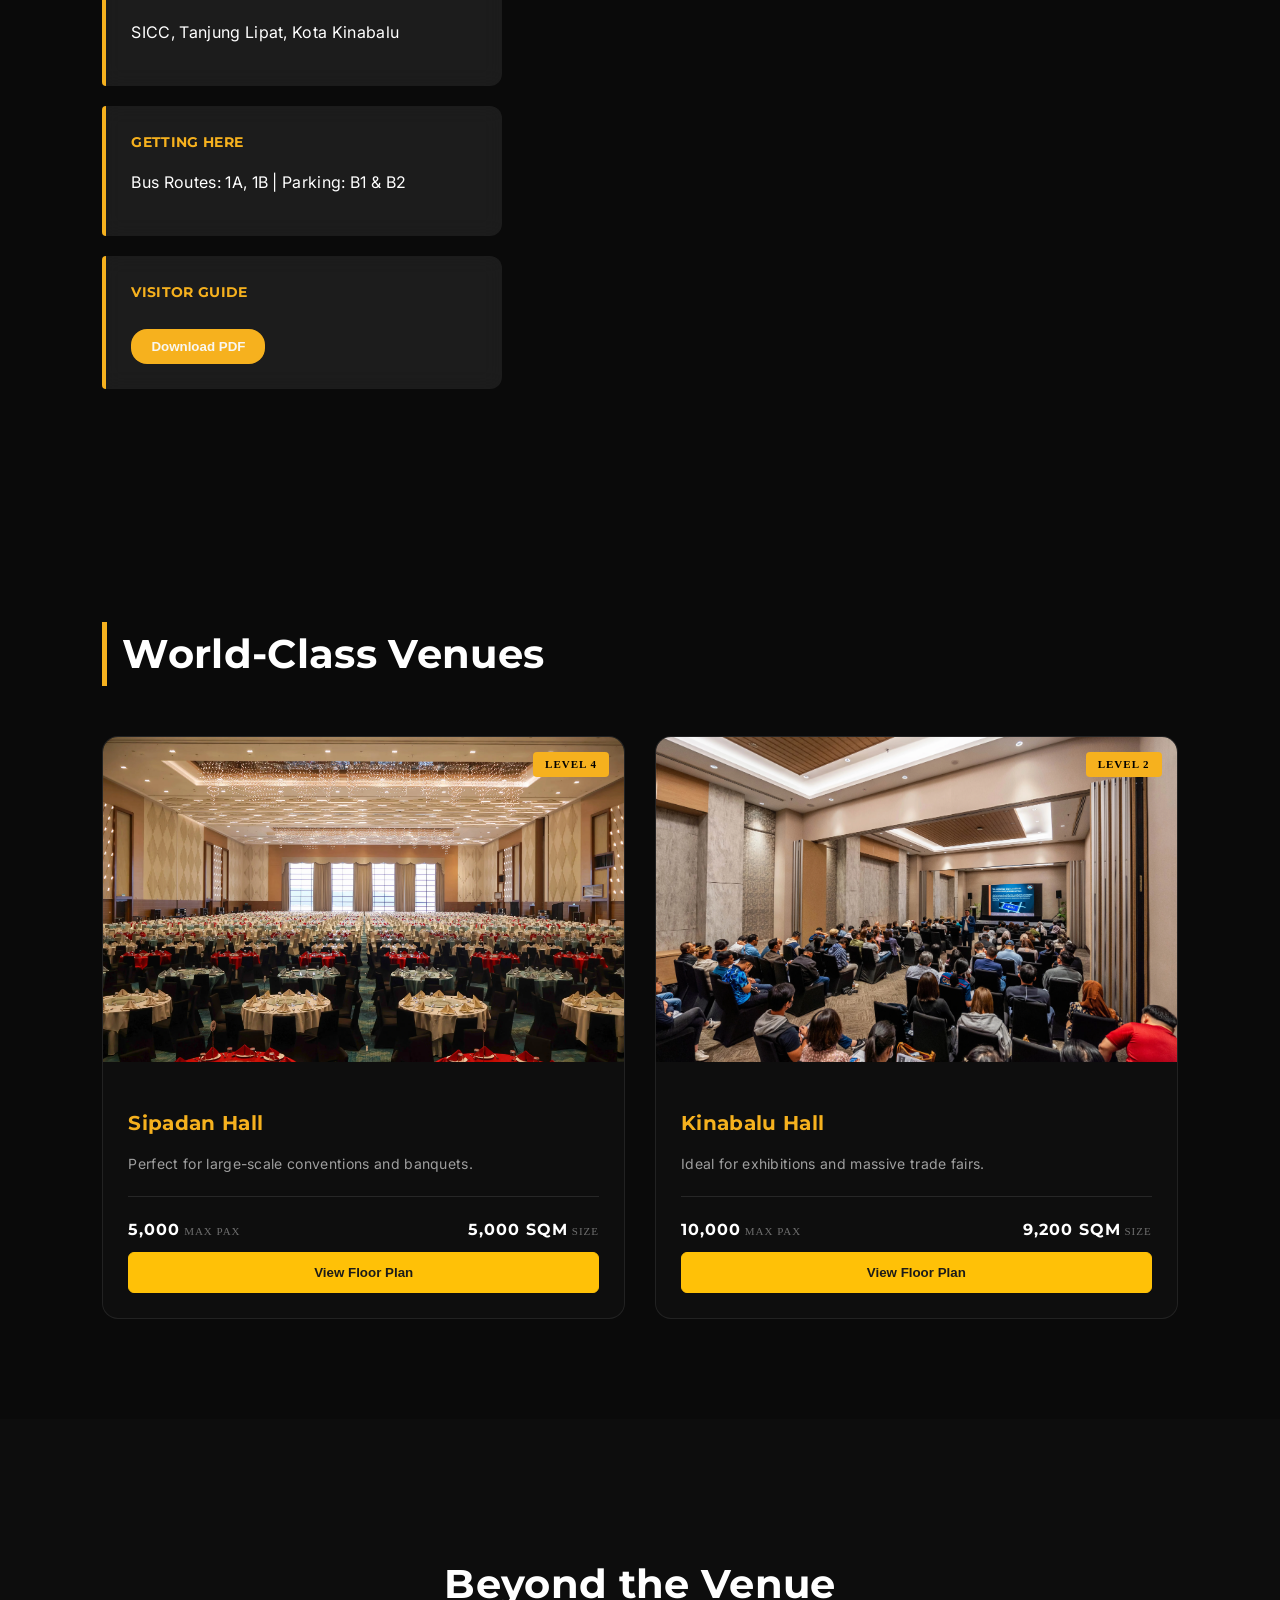
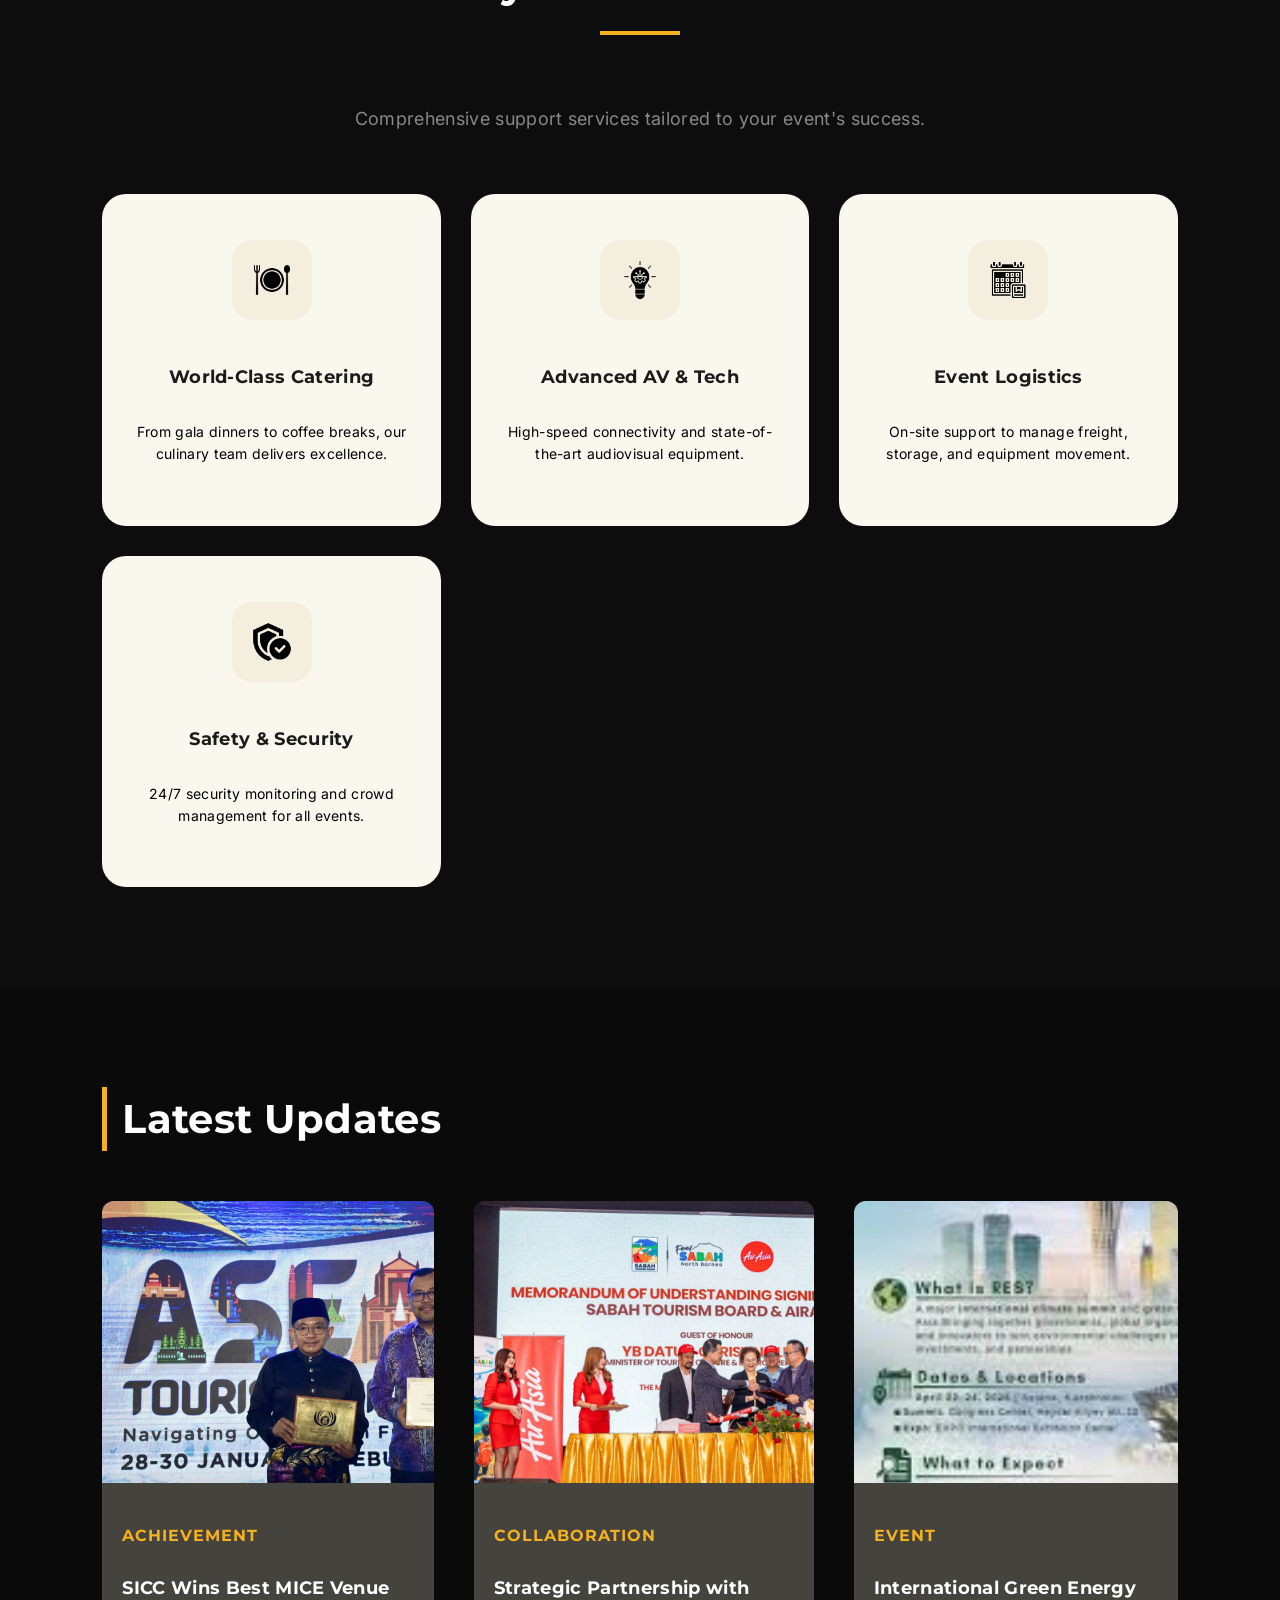
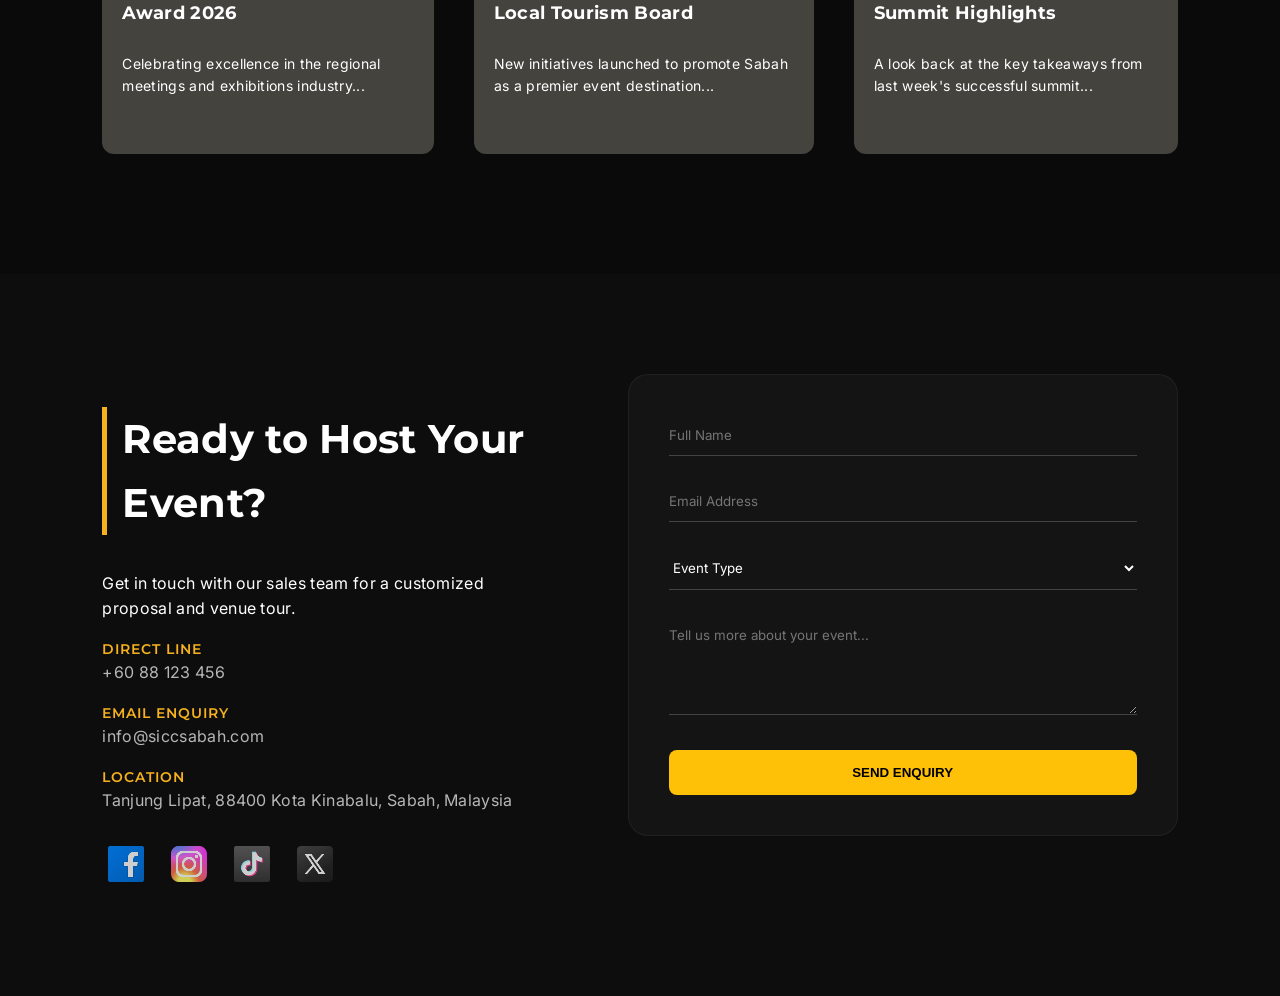
==== commit ccc36864: "button to page" ====
--- a/index.html
+++ b/index.html
@@ -64,7 +64,9 @@
                 <div class="card-info">
                     <h3>25th Sabah Hospitality Fiesta</h3>
                     <p>20-22 April 2026</p>
-                    <button href="25thSabahHospitalityFiesta.html" class="btn-secondary fiesta-learn-more">Learn More</button>
+                    <a href="25thSabahHospitalityFiesta.html">
+                        <button class="btn-secondary fiesta-learn-more">Learn More</button>
+                    </a> 
                 </div>
             </div>
 
@@ -75,7 +77,9 @@
                 <div class="card-info">
                     <h3>Design & Deliver Creating Effective Internal Training Programs for Housekeeping</h3>
                     <p>15-18 May 2026</p>
-                    <button href="DesignAndDeliverCreatingEffectiveInternalTrainingProgramsforHousekeeping.html" class="btn-secondary housekeeping-learn-more">Learn More</button>
+                    <a href="DesignAndDeliverCreatingEffectiveInternalTrainingProgramsforHousekeeping.html">
+                        <button  class="btn-secondary housekeeping-learn-more">Learn More</button>
+                    </a>
                 </div>
             </div>
         </div>
@@ -258,7 +262,9 @@
                         <span><strong>5,000</strong> Max Pax</span>
                         <span><strong>5,000 sqm</strong> Size</span>
                     </div>
-                    <button href="SipadanHall.html" class="btn-outline Sipadan-Hall-Floor-Plan">View Floor Plan</button>
+                    <a href="SipadanHall.html">
+                        <button class="btn-outline Sipadan-Hall-Floor-Plan">View Floor Plan</button>
+                    </a> 
                 </div>
             </div>
 
@@ -274,7 +280,9 @@
                         <span><strong>10,000</strong> Max Pax</span>
                         <span><strong>9,200 sqm</strong> Size</span>
                     </div>
-                    <button href="KinabaluHall.html" class="btn-outline Kinabalu-Hall-Floor-Plan">View Floor Plan</button>
+                    <a href="KinabaluHall.html">
+                        <button href="KinabaluHall.html" class="btn-outline Kinabalu-Hall-Floor-Plan">View Floor Plan</button>
+                    </a>
                 </div>
             </div>
         </div>
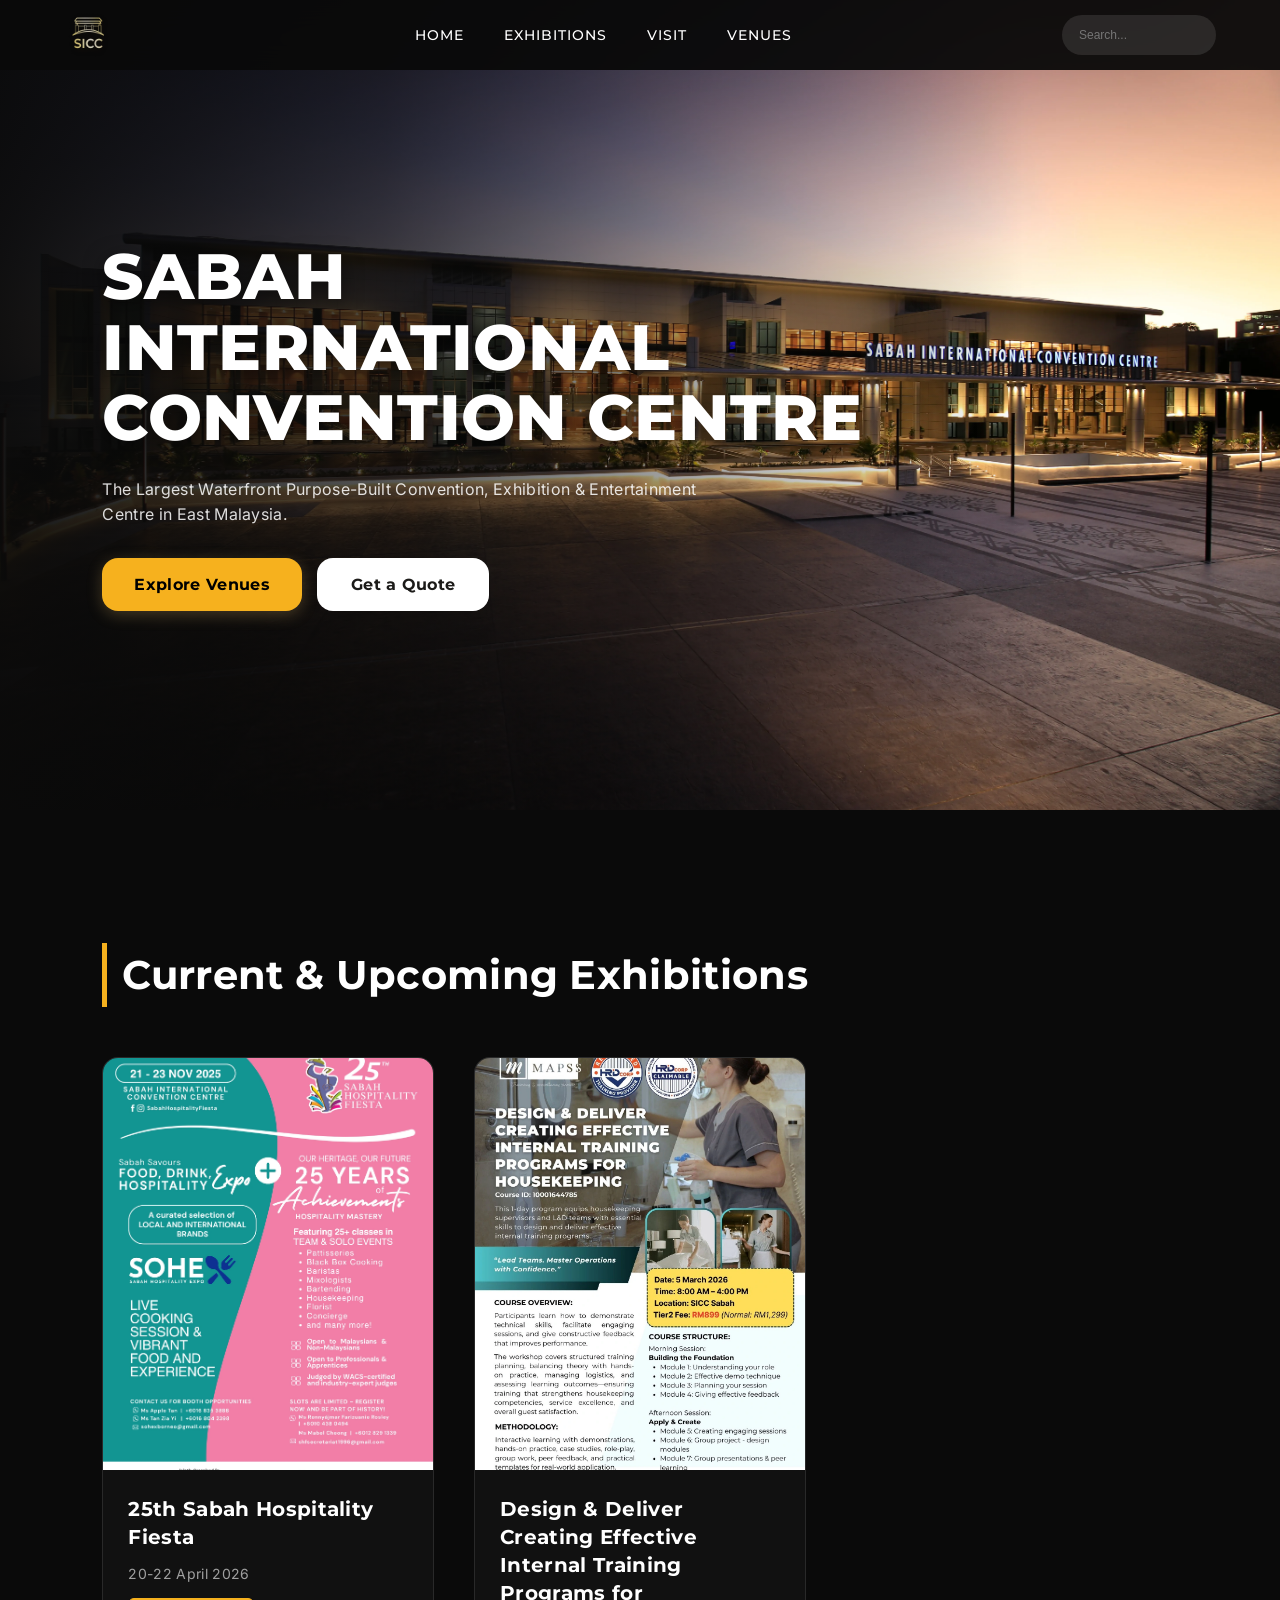
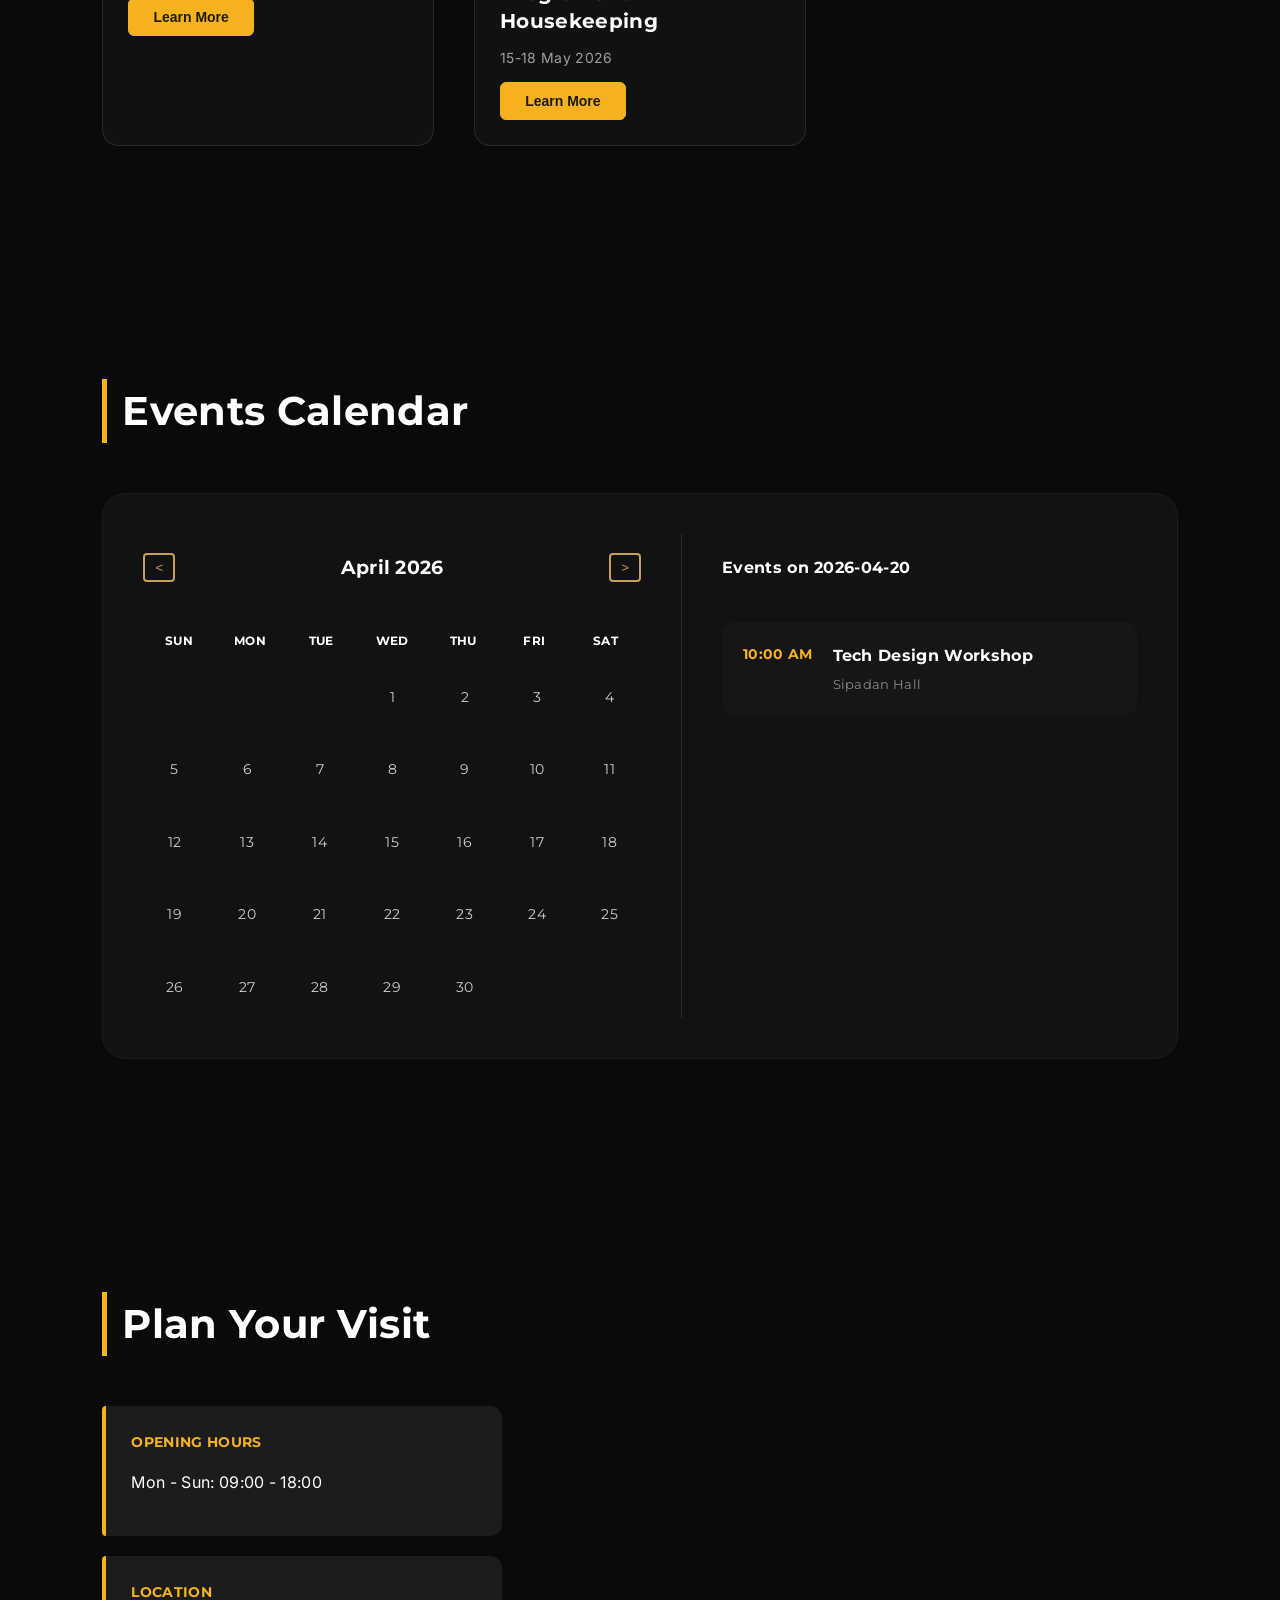
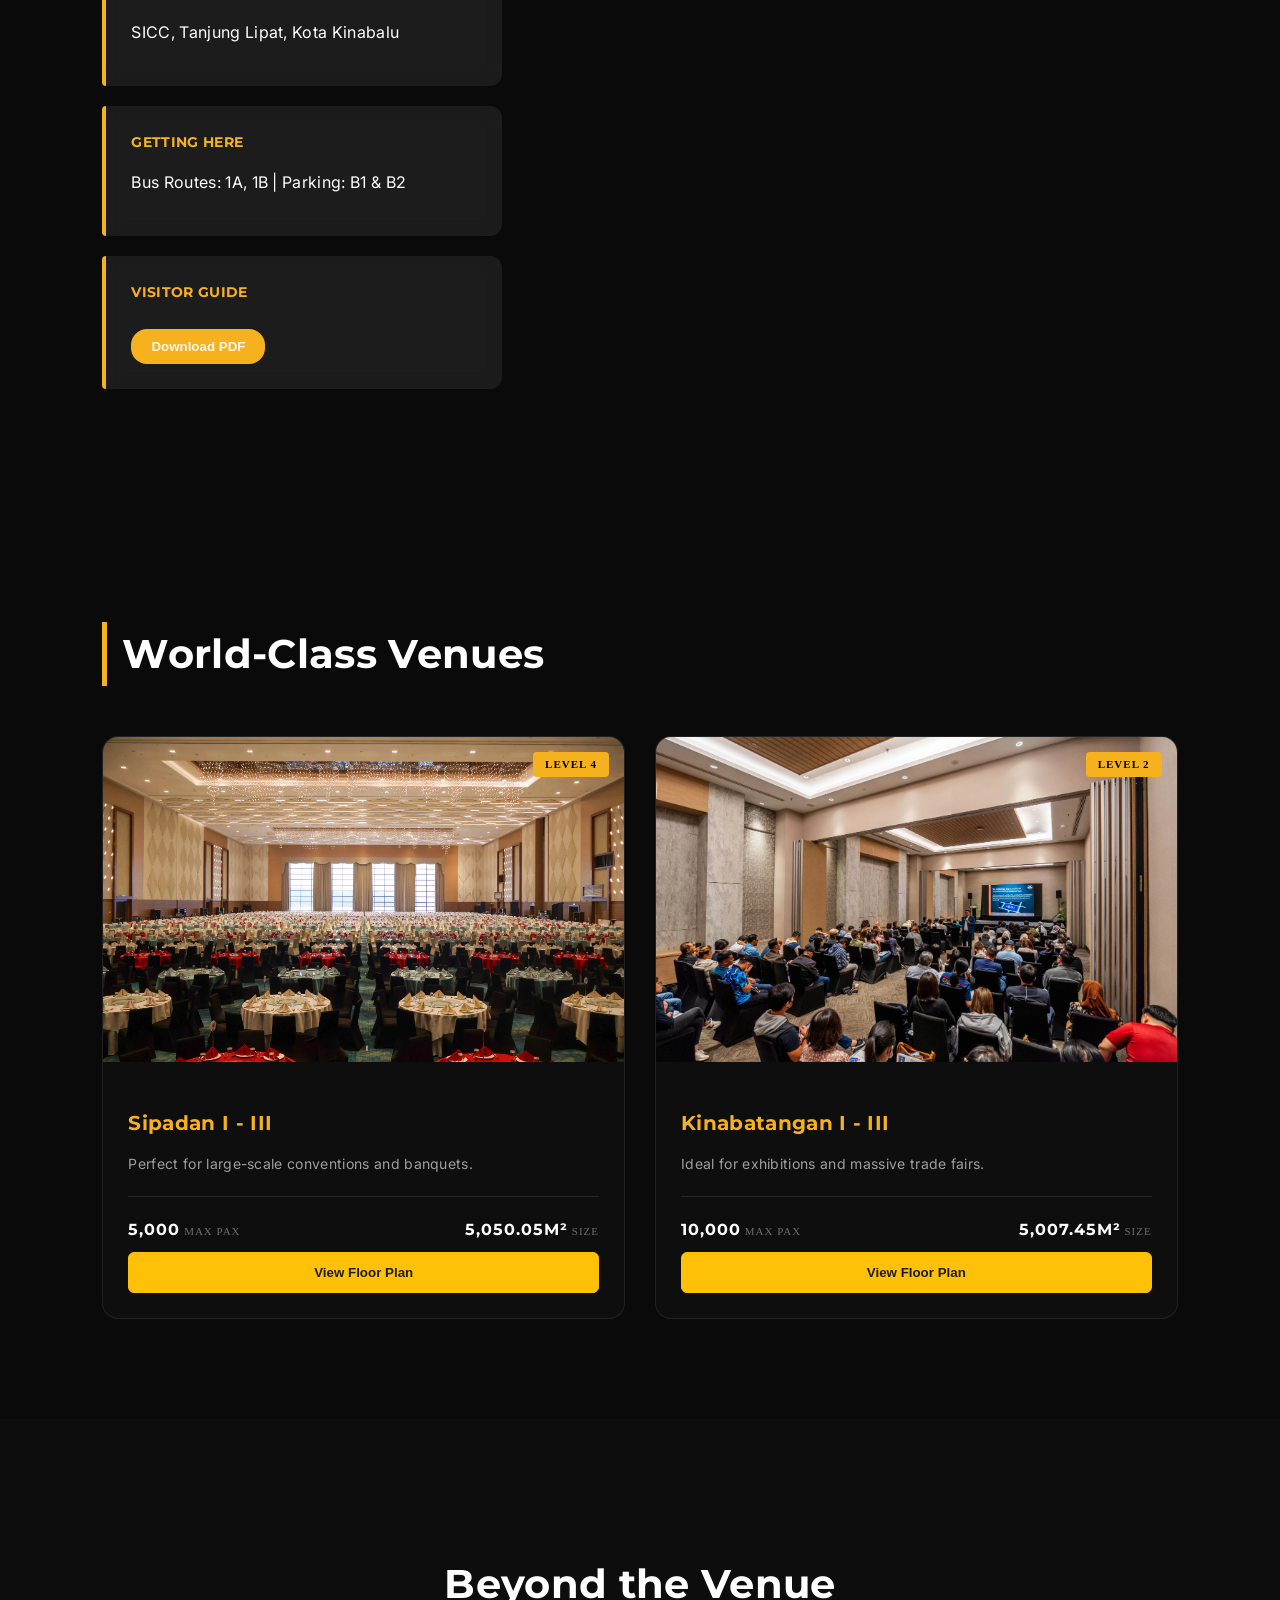
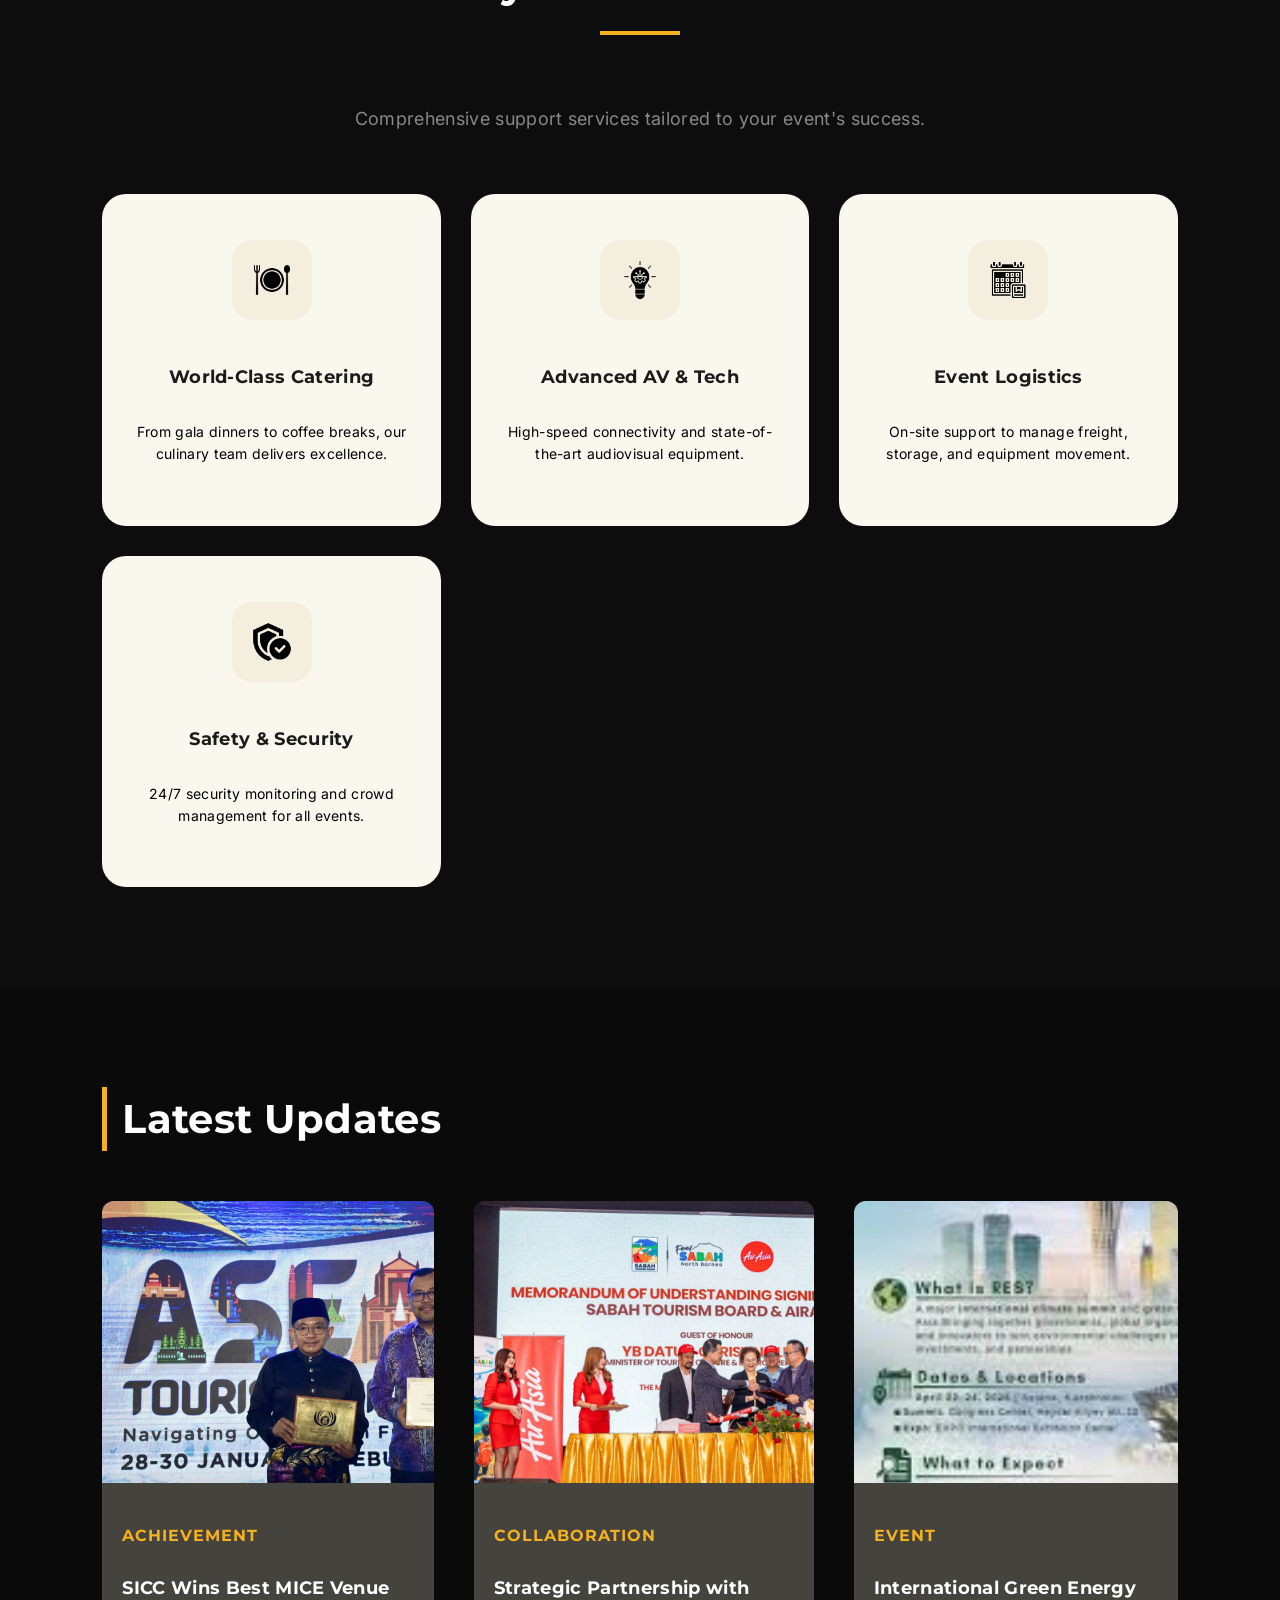
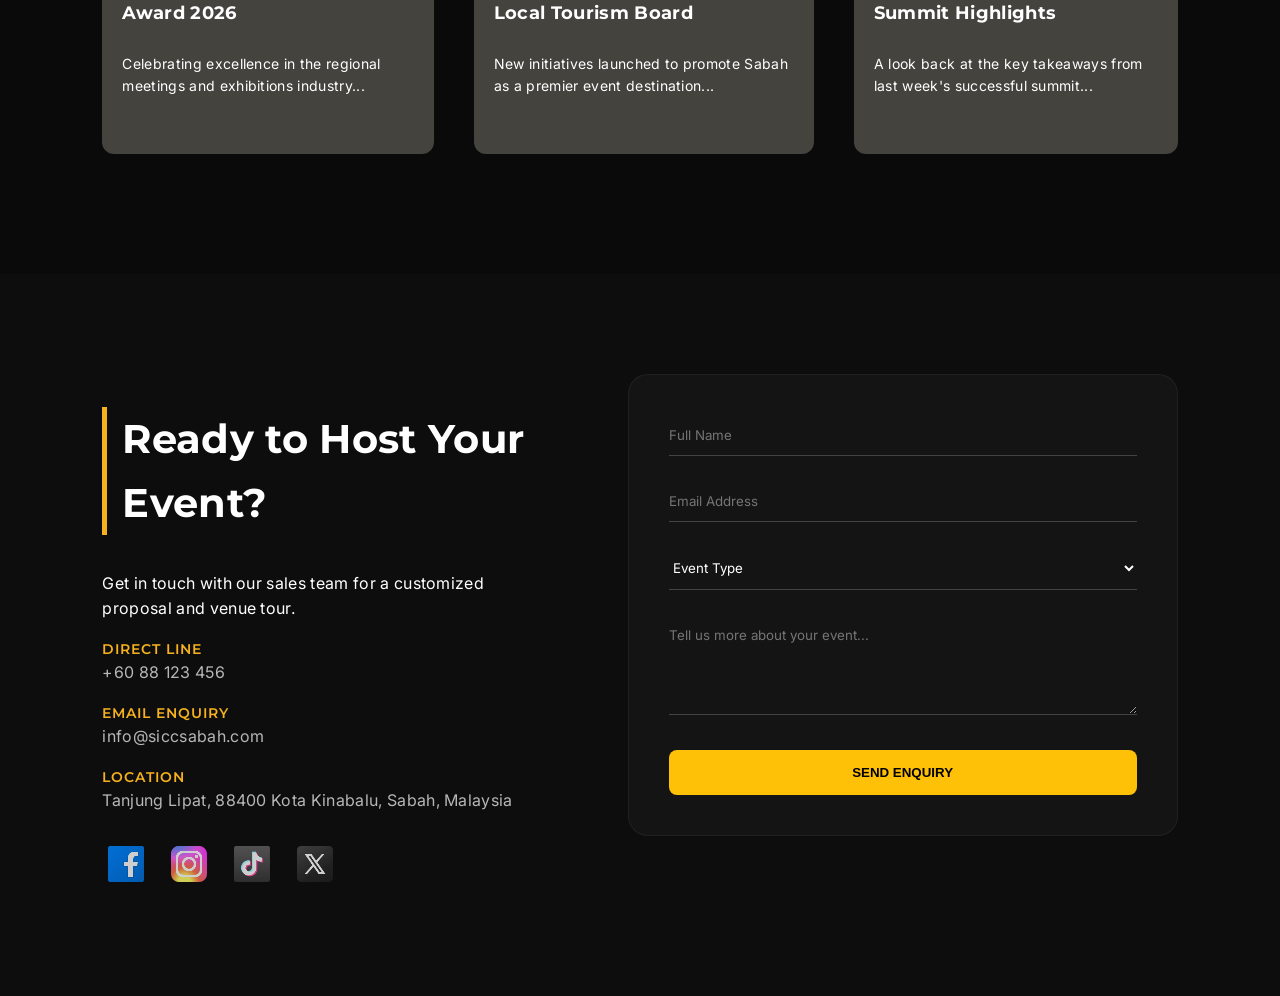
==== commit fdf57821: "floor plan" ====
--- a/index.html
+++ b/index.html
@@ -121,8 +121,235 @@
       </div>
     </section>
 
+   <section class="visit-section" id="visit">
+        <div class="video-background-wrapper">
+            <div class="video-gradient-overlay"></div>
+            <video autoplay muted loop playsinline class="bg-video-element">
+                <source src="video/sicc-bg-video.mp4" type="video/mp4" >
+            </video>
+        </div>
+
+        <div class="container">
+            <h2 class="section-title">Plan Your Visit</h2>
+            <div class="visit-content-area">
+                <div class="info-stack-vertical">
+                    <div class="solid-info-card">
+                        <span class="label-gold">OPENING HOURS</span>
+                        <p>Mon - Sun: 09:00 - 18:00</p>
+                    </div>
+                    <div class="solid-info-card">
+                        <span class="label-gold">LOCATION</span>
+                        <p>SICC, Tanjung Lipat, Kota Kinabalu</p>
+                    </div>
+                    <div class="solid-info-card">
+                        <span class="label-gold">GETTING HERE</span>
+                        <p>Bus Routes: 1A, 1B | Parking: B1 & B2</p>
+                    </div>
+                    <div class="solid-info-card cta">
+                        <span class="label-gold">VISITOR GUIDE</span>
+                        <button class="gold-download-btn">Download PDF</button>
+                    </div>
+                </div>
+                </div>
+        </div>
+    </section>
+
+    <section class="venues-section" id="venues" >
+        <h2 class="section-title">World-Class Venues</h2>
+        <div class="venues-grid">
+            <div class="venue-card">
+                <div class="venue-image">
+                    <img src="image/sipadan hall.webp" alt="Sipadan Hall">
+                    <div class="venue-tag">Level 4</div>
+                </div>
+                <div class="venue-info">
+                    <h3>Sipadan I - III</h3>
+                    <p>Perfect for large-scale conventions and banquets.</p>
+                    <div class="venue-meta">
+                        <span><strong>5,000</strong> Max Pax</span>
+                        <span><strong>5,050.05m²</strong> Size</span>
+                    </div>
+                    <a href="Level4.html">
+                        <button class="btn-outline Sipadan-Hall-Floor-Plan">View Floor Plan</button>
+                    </a> 
+                </div>
+            </div>
+
+            <div class="venue-card">
+                <div class="venue-image">
+                    <img src="image/kinabalu hall.webp" alt="Kinabalu Hall">
+                    <div class="venue-tag">Level 2</div>
+                </div>
+                <div class="venue-info">
+                    <h3>Kinabatangan I - III</h3>
+                    <p>Ideal for exhibitions and massive trade fairs.</p>
+                    <div class="venue-meta">
+                        <span><strong>10,000</strong> Max Pax</span>
+                        <span><strong>5,007.45m²</strong> Size</span>
+                    </div>
+                    <a href="Level2.html">
+                        <button class="btn-outline Kinabalu-Hall-Floor-Plan">View Floor Plan</button>
+                    </a>
+                </div>
+            </div>
+        </div>
+    </section>
+
+    <section class="services-section" id="services">
+        <div class="services-container">
+            <div class="services-header">
+                <h2 class="section-title">Beyond the Venue</h2>
+                <p class="section-subtitle">Comprehensive support services tailored to your event's success.</p>
+            </div>
+
+            <div class="services-grid">
+                <div class="service-item">
+                    <div class="service-icon">
+                        <img src="Icon/catering.webp" alt="Catering"> </div>
+                    <h3>World-Class Catering</h3>
+                    <p>From gala dinners to coffee breaks, our culinary team delivers excellence.</p>
+                </div>
+
+                <div class="service-item">
+                    <div class="service-icon">
+                        <img src="Icon/tech.webp" alt="Technical">
+                    </div>
+                    <h3>Advanced AV & Tech</h3>
+                    <p>High-speed connectivity and state-of-the-art audiovisual equipment.</p>
+                </div>
+
+                <div class="service-item">
+                    <div class="service-icon">
+                        <img src="Icon/logistic.webp" alt="Logistics">
+                    </div>
+                    <h3>Event Logistics</h3>
+                    <p>On-site support to manage freight, storage, and equipment movement.</p>
+                </div>
+
+                <div class="service-item">
+                    <div class="service-icon">
+                        <img src="Icon/security.webp" alt="Security">
+                    </div>
+                    <h3>Safety & Security</h3>
+                    <p>24/7 security monitoring and crowd management for all events.</p>
+                </div>
+            </div>
+        </div>
+    </section>
+
+    <section class="news-section" id="news">
+        <div class="news-header">
+            <h2 class="section-title">Latest Updates</h2>
+        </div>
+
+        <div class="news-horizontal-list">
+            <article class="news-card">
+                <div class="news-image-wrapper">
+                    <img src="image/MICE.webp" alt="News 1">
+                </div>
+                <div class="news-content">
+                    <span class="news-category">Achievement</span>
+                    <h3>SICC Wins Best MICE Venue Award 2026</h3>
+                    <p>Celebrating excellence in the regional meetings and exhibitions industry...</p>
+                </div>
+            </article>
+
+            <article class="news-card">
+                <div class="news-image-wrapper">
+                    <img src="image/Partnership.webp" alt="News 2">
+                </div>
+                <div class="news-content">
+                    <span class="news-category">Collaboration</span>
+                    <h3>Strategic Partnership with Local Tourism Board</h3>
+                    <p>New initiatives launched to promote Sabah as a premier event destination...</p>
+                </div>
+            </article>
+
+            <article class="news-card">
+                <div class="news-image-wrapper">
+                    <img src="image/Highlights.webp" alt="News 3">
+                </div>
+                <div class="news-content">
+                    <span class="news-category">Event</span>
+                    <h3>International Green Energy Summit Highlights</h3>
+                    <p>A look back at the key takeaways from last week's successful summit...</p>
+                </div>
+            </article>
+        </div>
+    </section>
+
+    <section class="contact-section" id="contact">
+        <div class="contact-wrapper">
+            <div class="contact-info">
+                <h2 class="section-title">Ready to Host Your Event?</h2>
+                <p>Get in touch with our sales team for a customized proposal and venue tour.</p>
+                
+                <div class="contact-methods">
+                    <div class="method-item">
+                        <span class="method-label">Direct Line</span>
+                        <p>+60 88 123 456</p>
+                    </div>
+                    <div class="method-item">
+                        <span class="method-label">Email Enquiry</span>
+                        <p>info@siccsabah.com</p>
+                    </div>
+                    <div class="method-item">
+                        <span class="method-label">Location</span>
+                        <p>Tanjung Lipat, 88400 Kota Kinabalu, Sabah, Malaysia</p>
+                    </div>
+                </div>
+
+                <div class="social-links">
+                    <a href="https://www.facebook.com/SICCSABAH/" target="_blank" class="social-icon">
+                        <img src="[data-uri]" alt="facebook">
+                    </a>
+                    <a href="https://www.instagram.com/siccsabah" target="_blank" class="social-icon">
+                        <img src="[data-uri]" alt="instagram-new">
+                    </a>
+                    <a href="https://www.tiktok.com/@siccsabah" target="_blank" class="social-icon">
+                        <img src="[data-uri]" alt="tiktok">
+                    </a>
+                    <a href="https://x.com/siccsabah" target="_blank" class="social-icon">
+                        <img src="[data-uri]" alt="twitterx--v1">
+                    </a>
+                </div>
+            </div>
+
+            <div class="enquiry-form">
+                <form id="enquiryForm">
+                    <div class="form-group">
+                        <input type="text" placeholder="Full Name" required>
+                    </div>
+                    <div class="form-group">
+                        <input type="email" placeholder="Email Address" required>
+                    </div>
+                    <div class="form-group">
+                        <select required>
+                            <option value="" disabled selected>Event Type</option>
+                            <option value="exhibition">Exhibition</option>
+                            <option value="convention">Convention</option>
+                            <option value="wedding">Wedding / Banquet</option>
+                        </select>
+                    </div>
+                    <div class="form-group">
+                        <textarea placeholder="Tell us more about your event..." rows="4"></textarea>
+                    </div>
+                    <button type="submit" class="submit-btn">SEND ENQUIRY</button>
+                </form>
+            </div>
+
+            <div id="successMessage" class="modal-overlay">
+            <div class="modal-content">
+                <h3 style="color: #F5A623;">Enquiry Sent!</h3>
+                <p>Thank you for reaching out. Our team will contact you soon.</p>
+                <button onclick="closeModal()" class="submit-btn" style="width: auto; padding: 10px 40px;">DONE</button>
+            </div>
+        </div>
+        </div>
+    </section>
+
     <script>
-    // 1. 先定义数据和全局变量 (必须放在最前面)
+        // 1. 先定义数据和全局变量 (必须放在最前面)
     const eventData = {
         "2026-04-20": [{ time: "10:00 AM", title: "Tech Design Workshop", location: "Sipadan Hall" }],
         "2026-04-21": [{ time: "09:00 AM", title: "Sabah Hospitality Fiesta", location: "Exhibition Hall" }],
@@ -212,225 +439,30 @@
             renderCalendar(currentMonth, currentYear);
         };
     }
+
+    const enquiryForm = document.getElementById("enquiryForm");
+    const successMessage = document.getElementById("successMessage");
+
+    if (enquiryForm) {
+        enquiryForm.addEventListener('submit', function(e) {
+            e.preventDefault(); // 阻止页面刷新
+
+            // 直接显示弹窗浮层
+            successMessage.style.display = "flex"; // 注意这里用 flex 为了居中
+            
+            console.log("Enquiry submitted!");
+        });
+    }
+
+    function closeModal() {
+        // 隐藏弹窗
+        successMessage.style.display = "none";
+        
+        // 重置表单
+        if(enquiryForm) {
+            enquiryForm.reset();
+        }
+    }
     </script>
-
-   <section class="visit-section" id="visit">
-        <div class="video-background-wrapper">
-            <div class="video-gradient-overlay"></div>
-            <video autoplay muted loop playsinline class="bg-video-element">
-                <source src="video/sicc-bg-video.mp4" type="video/mp4" >
-            </video>
-        </div>
-
-        <div class="container">
-            <h2 class="section-title">Plan Your Visit</h2>
-            <div class="visit-content-area">
-                <div class="info-stack-vertical">
-                    <div class="solid-info-card">
-                        <span class="label-gold">OPENING HOURS</span>
-                        <p>Mon - Sun: 09:00 - 18:00</p>
-                    </div>
-                    <div class="solid-info-card">
-                        <span class="label-gold">LOCATION</span>
-                        <p>SICC, Tanjung Lipat, Kota Kinabalu</p>
-                    </div>
-                    <div class="solid-info-card">
-                        <span class="label-gold">GETTING HERE</span>
-                        <p>Bus Routes: 1A, 1B | Parking: B1 & B2</p>
-                    </div>
-                    <div class="solid-info-card cta">
-                        <span class="label-gold">VISITOR GUIDE</span>
-                        <button class="gold-download-btn">Download PDF</button>
-                    </div>
-                </div>
-                </div>
-        </div>
-    </section>
-
-    <section class="venues-section" id="venues" >
-        <h2 class="section-title">World-Class Venues</h2>
-        <div class="venues-grid">
-            <div class="venue-card">
-                <div class="venue-image">
-                    <img src="image/sipadan hall.webp" alt="Sipadan Hall">
-                    <div class="venue-tag">Level 4</div>
-                </div>
-                <div class="venue-info">
-                    <h3>Sipadan Hall</h3>
-                    <p>Perfect for large-scale conventions and banquets.</p>
-                    <div class="venue-meta">
-                        <span><strong>5,000</strong> Max Pax</span>
-                        <span><strong>5,000 sqm</strong> Size</span>
-                    </div>
-                    <a href="SipadanHall.html">
-                        <button class="btn-outline Sipadan-Hall-Floor-Plan">View Floor Plan</button>
-                    </a> 
-                </div>
-            </div>
-
-            <div class="venue-card">
-                <div class="venue-image">
-                    <img src="image/kinabalu hall.webp" alt="Kinabalu Hall">
-                    <div class="venue-tag">Level 2</div>
-                </div>
-                <div class="venue-info">
-                    <h3>Kinabalu Hall</h3>
-                    <p>Ideal for exhibitions and massive trade fairs.</p>
-                    <div class="venue-meta">
-                        <span><strong>10,000</strong> Max Pax</span>
-                        <span><strong>9,200 sqm</strong> Size</span>
-                    </div>
-                    <a href="KinabaluHall.html">
-                        <button href="KinabaluHall.html" class="btn-outline Kinabalu-Hall-Floor-Plan">View Floor Plan</button>
-                    </a>
-                </div>
-            </div>
-        </div>
-    </section>
-
-    <section class="services-section" id="services">
-        <div class="services-container">
-            <div class="services-header">
-                <h2 class="section-title">Beyond the Venue</h2>
-                <p class="section-subtitle">Comprehensive support services tailored to your event's success.</p>
-            </div>
-
-            <div class="services-grid">
-                <div class="service-item">
-                    <div class="service-icon">
-                        <img src="Icon/catering.webp" alt="Catering"> </div>
-                    <h3>World-Class Catering</h3>
-                    <p>From gala dinners to coffee breaks, our culinary team delivers excellence.</p>
-                </div>
-
-                <div class="service-item">
-                    <div class="service-icon">
-                        <img src="Icon/tech.webp" alt="Technical">
-                    </div>
-                    <h3>Advanced AV & Tech</h3>
-                    <p>High-speed connectivity and state-of-the-art audiovisual equipment.</p>
-                </div>
-
-                <div class="service-item">
-                    <div class="service-icon">
-                        <img src="Icon/logistic.webp" alt="Logistics">
-                    </div>
-                    <h3>Event Logistics</h3>
-                    <p>On-site support to manage freight, storage, and equipment movement.</p>
-                </div>
-
-                <div class="service-item">
-                    <div class="service-icon">
-                        <img src="Icon/security.webp" alt="Security">
-                    </div>
-                    <h3>Safety & Security</h3>
-                    <p>24/7 security monitoring and crowd management for all events.</p>
-                </div>
-            </div>
-        </div>
-    </section>
-
-    <section class="news-section" id="news">
-        <div class="news-header">
-            <h2 class="section-title">Latest Updates</h2>
-        </div>
-
-        <div class="news-horizontal-list">
-            <article class="news-card">
-                <div class="news-image-wrapper">
-                    <img src="image/MICE.webp" alt="News 1">
-                </div>
-                <div class="news-content">
-                    <span class="news-category">Achievement</span>
-                    <h3>SICC Wins Best MICE Venue Award 2026</h3>
-                    <p>Celebrating excellence in the regional meetings and exhibitions industry...</p>
-                </div>
-            </article>
-
-            <article class="news-card">
-                <div class="news-image-wrapper">
-                    <img src="image/Partnership.webp" alt="News 2">
-                </div>
-                <div class="news-content">
-                    <span class="news-category">Collaboration</span>
-                    <h3>Strategic Partnership with Local Tourism Board</h3>
-                    <p>New initiatives launched to promote Sabah as a premier event destination...</p>
-                </div>
-            </article>
-
-            <article class="news-card">
-                <div class="news-image-wrapper">
-                    <img src="image/Highlights.webp" alt="News 3">
-                </div>
-                <div class="news-content">
-                    <span class="news-category">Event</span>
-                    <h3>International Green Energy Summit Highlights</h3>
-                    <p>A look back at the key takeaways from last week's successful summit...</p>
-                </div>
-            </article>
-        </div>
-    </section>
-
-    <section class="contact-section" id="contact">
-        <div class="contact-wrapper">
-            <div class="contact-info">
-                <h2 class="section-title">Ready to Host Your Event?</h2>
-                <p>Get in touch with our sales team for a customized proposal and venue tour.</p>
-                
-                <div class="contact-methods">
-                    <div class="method-item">
-                        <span class="method-label">Direct Line</span>
-                        <p>+60 88 123 456</p>
-                    </div>
-                    <div class="method-item">
-                        <span class="method-label">Email Enquiry</span>
-                        <p>info@siccsabah.com</p>
-                    </div>
-                    <div class="method-item">
-                        <span class="method-label">Location</span>
-                        <p>Tanjung Lipat, 88400 Kota Kinabalu, Sabah, Malaysia</p>
-                    </div>
-                </div>
-
-                <div class="social-links">
-                    <a href="https://www.facebook.com/SICCSABAH/" target="_blank" class="social-icon">
-                        <img src="[data-uri]" alt="facebook">
-                    </a>
-                    <a href="https://www.instagram.com/siccsabah" target="_blank" class="social-icon">
-                        <img src="[data-uri]" alt="instagram-new">
-                    </a>
-                    <a href="https://www.tiktok.com/@siccsabah" target="_blank" class="social-icon">
-                        <img src="[data-uri]" alt="tiktok">
-                    </a>
-                    <a href="https://x.com/siccsabah" target="_blank" class="social-icon">
-                        <img src="[data-uri]" alt="twitterx--v1">
-                    </a>
-                </div>
-            </div>
-
-            <div class="enquiry-form">
-                <form>
-                    <div class="form-group">
-                        <input type="text" placeholder="Full Name" required>
-                    </div>
-                    <div class="form-group">
-                        <input type="email" placeholder="Email Address" required>
-                    </div>
-                    <div class="form-group">
-                        <select required>
-                            <option value="" disabled selected>Event Type</option>
-                            <option value="exhibition">Exhibition</option>
-                            <option value="convention">Convention</option>
-                            <option value="wedding">Wedding / Banquet</option>
-                        </select>
-                    </div>
-                    <div class="form-group">
-                        <textarea placeholder="Tell us more about your event..." rows="4"></textarea>
-                    </div>
-                    <button type="submit" class="submit-btn">SEND ENQUIRY</button>
-                </form>
-            </div>
-        </div>
-    </section>
   </body>
 </html>
--- a/Styles/tokens.css
+++ b/Styles/tokens.css
@@ -82,5 +82,8 @@
   --shadows-lg: 0 24px 48px rgba(0, 0, 0, 0.12);
 
   --nav-bg: rgba(10, 10, 10, 0.95);
-    --nav-height: 70px;
+  --nav-height: 70px;
+
+  --dark-bg: #090909;
+  --accent-gold: #ffaa00;
 }
--- a/Styles/RedesignSICC.css
+++ b/Styles/RedesignSICC.css
@@ -1207,6 +1207,42 @@
     transition: 0.3s;
 }
 
+.modal-overlay {
+    position: fixed;
+    top: 0;
+    left: 0;
+    width: 100%;
+    height: 100%;
+    background: rgba(0, 0, 0, 0.85); /* 深色透明背景 */
+    backdrop-filter: blur(5px); /* 背景模糊，显高级 */
+    display: none; /* 默认隐藏 */
+    justify-content: center;
+    align-items: center;
+    z-index: 9999;
+}
+
+/* 弹窗主体 */
+.modal-content {
+    background: #1a1a1a;
+    padding: 40px;
+    border-radius: 15px;
+    border: 1px solid #F5A623;
+    text-align: center;
+    max-width: 400px;
+    animation: popIn 0.3s ease-out;
+    font-family: var(--font-family-primary);
+}
+
+.modal-content p{
+    color: #ffffff;
+    font-weight: 500;
+}
+
+@keyframes popIn {
+    from { transform: scale(0.8); opacity: 0; }
+    to { transform: scale(1); opacity: 1; }
+}
+
 @media (max-width: 768px) {
     .nav-links {
         position: fixed;
